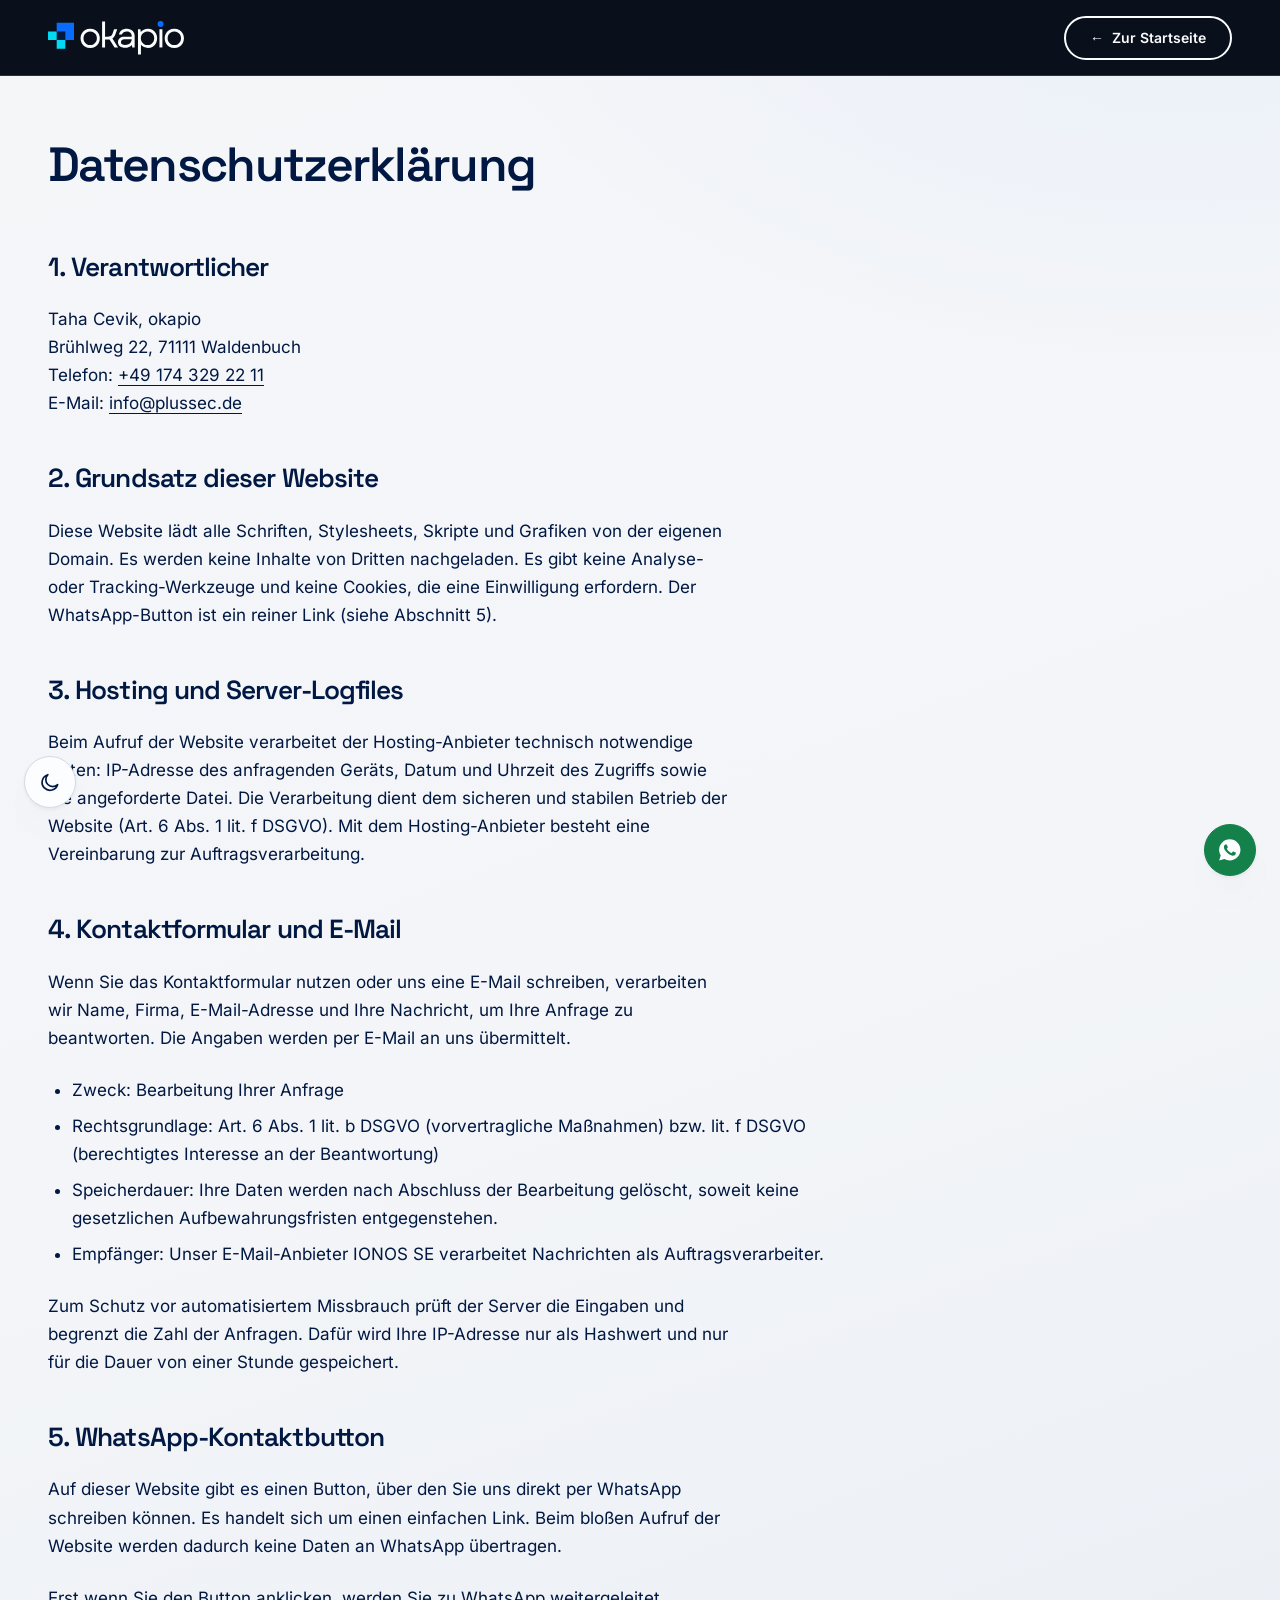
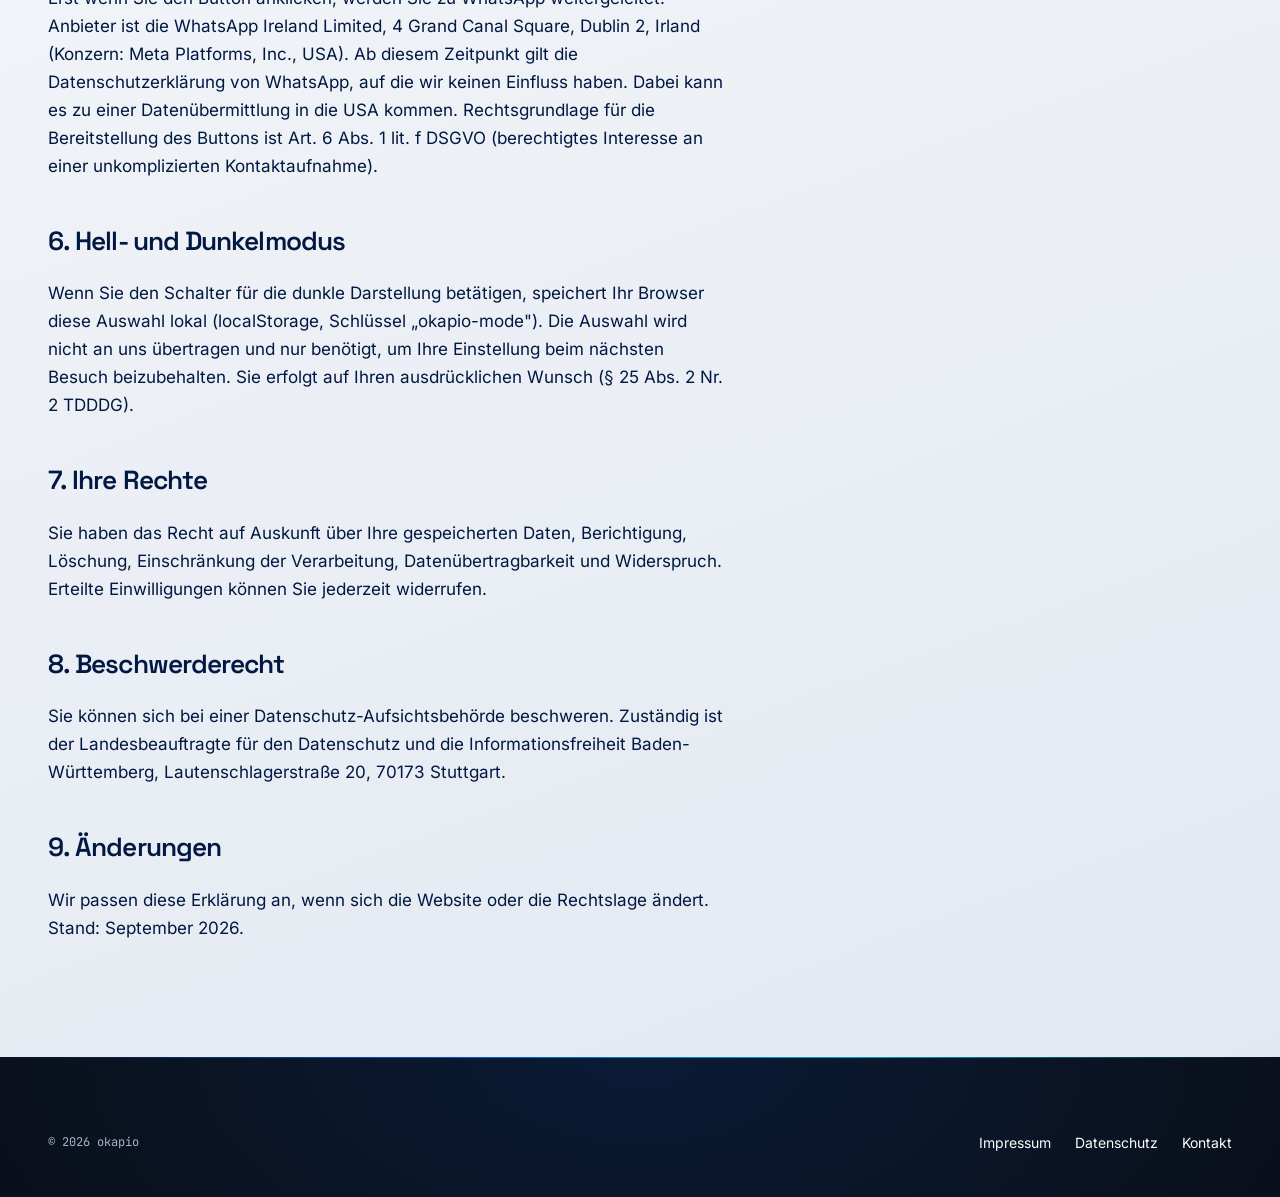
==== datenschutz.html @ 47a00ae0 "White-Mode-Logo: i-Punkt auf hellem Grund Cyan Neues Token --logo-dot je Theme: auf Dunkel #0a6cff (" ====
<!doctype html>
<html lang="de">
<head>
  <meta charset="utf-8">
  <meta name="viewport" content="width=device-width, initial-scale=1">
  <meta name="theme-color" content="#0a101b">
  <meta http-equiv="Content-Security-Policy" content="default-src 'none'; script-src 'self'; style-src 'self'; img-src 'self'; font-src 'self'; connect-src 'self'; form-action 'self'; base-uri 'none'; object-src 'none'; upgrade-insecure-requests">
  <title>Datenschutzerklärung | okapio</title>
  <meta name="description" content="Datenschutzerklärung von okapio.">
  <meta name="robots" content="noindex, follow">
  <link rel="icon" href="assets/img/favicon.svg" type="image/svg+xml">
  <link rel="preload" href="assets/fonts/space-grotesk-latin-wght-normal.woff2" as="font" type="font/woff2" crossorigin>
  <link rel="preload" href="assets/fonts/inter-latin-wght-normal.woff2" as="font" type="font/woff2" crossorigin>
  <link rel="stylesheet" href="assets/css/tokens.css">
  <link rel="stylesheet" href="assets/css/base.css">
  <link rel="stylesheet" href="assets/css/layout.css">
  <link rel="stylesheet" href="assets/css/components.css">
  <link rel="stylesheet" href="assets/css/motion.css">
  <script src="assets/js/init.js"></script>
  <script src="assets/js/main.js" defer></script>
</head>
<body>
  <a class="skip-link" href="#inhalt">Zum Inhalt springen</a>
  <header class="site-header" data-theme="night" data-header>
    <div class="site-header__bar" aria-hidden="true" data-header-bar></div>
    <div class="site-header__progress" aria-hidden="true" data-progress></div>
    <div class="container site-header__inner" data-header-inner>
      <a class="brand" href="index.html" aria-label="okapio, zur Startseite"><svg viewBox="0 0 5248 1292" role="img" aria-label="okapio" fill="currentColor">
  <g>
    <rect x="334.071" y="403.255" width="334.071" height="334.071" fill="#001842"/>
    <path fill="#00daf2" d="M0,737.543l0,-334.288l334.071,0l0,334.288l334.31,0l0,334.071l-334.31,0l0,-334.071l-334.071,0Z"/>
    <path fill="#0a6cff" d="M334.071,403.255l0,-334.071l668.381,0l0,668.359l-334.071,0l0,-334.288l-334.31,0Z"/>
  </g>
  <g>
    <path d="M1627.604,1038.532c-73.155,0 -137.717,-15.82 -193.663,-47.396c-55.968,-31.597 -99.74,-75.369 -131.337,-131.337c-31.597,-55.946 -47.396,-119.575 -47.396,-190.885c0,-72.222 15.799,-135.851 47.396,-190.885c31.597,-55.078 75.369,-98.438 131.337,-130.035c55.946,-31.597 120.508,-47.396 193.663,-47.396c73.09,0 137.609,15.799 193.576,47.396c55.946,31.597 99.74,74.957 131.337,130.035c31.597,55.035 47.396,118.663 47.396,190.885c0,71.311 -15.799,134.939 -47.396,190.885c-31.597,55.968 -75.391,99.74 -131.337,131.337c-55.968,31.576 -120.486,47.396 -193.576,47.396Zm-258.681,-369.618c0,51.454 11.046,96.832 33.16,136.111c22.157,39.236 52.626,69.683 91.406,91.319c38.824,21.658 83.529,32.465 134.115,32.465c50.521,0 95.161,-10.807 133.941,-32.465c38.824,-21.636 69.293,-52.083 91.406,-91.319c22.157,-39.28 33.247,-84.657 33.247,-136.111c0,-51.497 -11.089,-96.636 -33.247,-135.417c-22.114,-38.824 -52.582,-69.293 -91.406,-91.406c-38.78,-22.092 -83.42,-33.16 -133.941,-33.16c-50.586,0 -95.291,11.068 -134.115,33.16c-38.78,22.114 -69.249,52.582 -91.406,91.406c-22.114,38.78 -33.16,83.919 -33.16,135.417Z"/>
    <path d="M2087.785,1020.911l0,-1001.997l113.715,0l0,593.056l88.021,0c56.814,0 100.564,-9.679 131.25,-29.08c30.729,-19.379 56.011,-57.509 75.868,-114.41l52.865,-150.26l121.788,0l-70.399,192.274c-28.885,77.604 -67.687,131.749 -116.406,162.413l219.358,348.003l-135.417,0l-193.663,-310.069c-13.542,2.734 -27.756,4.557 -42.622,5.469c-14.887,0.868 -30.447,1.302 -46.701,1.302l-83.941,0l0,303.299l-113.715,0Z"/>
    <path d="M2971.733,1031.762c-84.852,0 -151.194,-19.184 -199.045,-57.552c-47.808,-38.368 -71.701,-90.495 -71.701,-156.424c0,-64.062 22.092,-115.039 66.319,-152.951c44.206,-37.891 102.886,-56.858 176.042,-56.858l286.979,0l0,-25.781c0,-55.035 -17.166,-98.112 -51.476,-129.253c-34.266,-31.12 -81.163,-46.701 -140.712,-46.701c-45.139,0 -84.44,10.156 -117.882,30.469c-33.398,20.269 -55.946,47.548 -67.622,81.858l-115.104,0c15.321,-67.708 49.848,-120.942 103.559,-159.722c53.689,-38.824 118.924,-58.247 195.66,-58.247c61.393,0 115.104,11.523 161.111,34.549c46.05,22.982 81.944,55.013 107.639,96.094c25.738,41.102 38.628,88.715 38.628,142.882l0,446.788l-93.49,0l-12.153,-97.483c-64.062,72.222 -152.995,108.333 -266.753,108.333Zm-157.031,-215.278c0,34.266 14.431,61.784 43.316,82.552c28.863,20.79 68.142,31.163 117.795,31.163c48.72,0 92.036,-9.462 129.948,-28.385c37.956,-18.967 68.186,-45.161 90.712,-78.559c22.569,-33.377 34.31,-71.745 35.243,-115.104l-284.288,0c-38.845,0 -70.66,9.722 -95.486,29.167c-24.826,19.401 -37.24,45.79 -37.24,79.167Z"/>
    <path d="M3855.765,1038.532c-55.1,0 -105.881,-10.612 -152.344,-31.771c-46.484,-21.224 -85.503,-49.913 -117.101,-86.024l0,371.007l-113.715,0l0,-973.524l93.403,0l13.542,108.247c31.597,-39.692 71.094,-70.595 118.49,-92.708c47.396,-22.092 99.957,-33.16 157.726,-33.16c69.488,0 131.098,16.037 184.809,48.09c53.689,32.01 95.877,75.564 126.562,130.642c30.729,55.035 46.094,118.229 46.094,189.583c0,71.311 -15.365,134.701 -46.094,190.191c-30.686,55.512 -72.873,99.284 -126.562,131.337c-53.711,32.053 -115.321,48.09 -184.809,48.09Zm-273.524,-369.618c0,50.521 11.046,95.443 33.16,134.722c22.092,39.236 52.561,69.922 91.406,92.014c38.824,22.114 83.507,33.16 134.028,33.16c51.432,0 96.571,-11.046 135.417,-33.16c38.824,-22.092 69.054,-52.778 90.712,-92.014c21.636,-39.28 32.465,-84.201 32.465,-134.722c0,-50.564 -10.829,-95.486 -32.465,-134.722c-21.658,-39.28 -51.888,-69.987 -90.712,-92.101c-38.845,-22.092 -83.984,-33.16 -135.417,-33.16c-50.521,0 -95.204,11.068 -134.028,33.16c-38.845,22.114 -69.314,52.821 -91.406,92.101c-22.114,39.236 -33.16,84.158 -33.16,134.722Z"/>
    <path d="M4301.069,1020.911l0,-702.691l113.715,0l0,702.691l-113.715,0Z"/>
    <path d="M4875.096,1038.532c-73.155,0 -137.717,-15.82 -193.663,-47.396c-55.968,-31.597 -99.74,-75.369 -131.337,-131.337c-31.597,-55.946 -47.396,-119.575 -47.396,-190.885c0,-72.222 15.799,-135.851 47.396,-190.885c31.597,-55.078 75.369,-98.438 131.337,-130.035c55.946,-31.597 120.508,-47.396 193.663,-47.396c73.09,0 137.609,15.799 193.576,47.396c55.946,31.597 99.74,74.957 131.337,130.035c31.597,55.035 47.396,118.663 47.396,190.885c0,71.311 -15.799,134.939 -47.396,190.885c-31.597,55.968 -75.391,99.74 -131.337,131.337c-55.968,31.576 -120.486,47.396 -193.576,47.396Zm-258.681,-369.618c0,51.454 11.046,96.832 33.16,136.111c22.157,39.236 52.626,69.683 91.406,91.319c38.824,21.658 83.529,32.465 134.115,32.465c50.521,0 95.161,-10.807 133.941,-32.465c38.824,-21.636 69.293,-52.083 91.406,-91.319c22.157,-39.28 33.247,-84.657 33.247,-136.111c0,-51.497 -11.089,-96.636 -33.247,-135.417c-22.114,-38.824 -52.582,-69.293 -91.406,-91.406c-38.78,-22.092 -83.42,-33.16 -133.941,-33.16c-50.586,0 -95.291,11.068 -134.115,33.16c-38.78,22.114 -69.249,52.582 -91.406,91.406c-22.114,38.78 -33.16,83.919 -33.16,135.417Z"/>
  </g>
  <circle cx="4343.424" cy="114.931" r="114.94" fill="var(--logo-dot, #0a6cff)"/>
</svg></a>
      <a class="btn btn--ghost btn--sm site-header__cta" href="index.html"><span aria-hidden="true">&larr;</span> Zur Startseite</a>
    </div>
  </header>
  <main id="inhalt" tabindex="-1">
    <div class="section legal" data-theme="light">
      <div class="container">
        <div class="legal__body">
          <h1>Datenschutzerklärung</h1>
          <h2>1. Verantwortlicher</h2>
          <p>Taha Cevik, okapio<br>
          Brühlweg 22, 71111 Waldenbuch<br>
          Telefon: <a href="tel:+491743292211">+49 174 329 22 11</a><br>
          E-Mail: <a href="mailto:info@plussec.de">info@plussec.de</a></p>
          <h2>2. Grundsatz dieser Website</h2>
          <p>Diese Website lädt alle Schriften, Stylesheets, Skripte und Grafiken von der eigenen Domain. Es werden keine Inhalte von Dritten nachgeladen. Es gibt keine Analyse- oder Tracking-Werkzeuge und keine Cookies, die eine Einwilligung erfordern. Der WhatsApp-Button ist ein reiner Link (siehe Abschnitt 5).</p>
          <h2>3. Hosting und Server-Logfiles</h2>
          <p>Beim Aufruf der Website verarbeitet der Hosting-Anbieter technisch notwendige Daten: IP-Adresse des anfragenden Geräts, Datum und Uhrzeit des Zugriffs sowie die angeforderte Datei. Die Verarbeitung dient dem sicheren und stabilen Betrieb der Website (Art. 6 Abs. 1 lit. f DSGVO). Mit dem Hosting-Anbieter besteht eine Vereinbarung zur Auftragsverarbeitung.</p>
          <h2>4. Kontaktformular und E-Mail</h2>
          <p>Wenn Sie das Kontaktformular nutzen oder uns eine E-Mail schreiben, verarbeiten wir Name, Firma, E-Mail-Adresse und Ihre Nachricht, um Ihre Anfrage zu beantworten. Die Angaben werden per E-Mail an uns übermittelt.</p>
          <ul>
            <li>Zweck: Bearbeitung Ihrer Anfrage</li>
            <li>Rechtsgrundlage: Art. 6 Abs. 1 lit. b DSGVO (vorvertragliche Maßnahmen) bzw. lit. f DSGVO (berechtigtes Interesse an der Beantwortung)</li>
            <li>Speicherdauer: Ihre Daten werden nach Abschluss der Bearbeitung gelöscht, soweit keine gesetzlichen Aufbewahrungsfristen entgegenstehen.</li>
            <li>Empfänger: Unser E-Mail-Anbieter IONOS SE verarbeitet Nachrichten als Auftragsverarbeiter.</li>
          </ul>
          <p>Zum Schutz vor automatisiertem Missbrauch prüft der Server die Eingaben und begrenzt die Zahl der Anfragen. Dafür wird Ihre IP-Adresse nur als Hashwert und nur für die Dauer von einer Stunde gespeichert.</p>
          <h2>5. WhatsApp-Kontaktbutton</h2>
          <p>Auf dieser Website gibt es einen Button, über den Sie uns direkt per WhatsApp schreiben können. Es handelt sich um einen einfachen Link. Beim bloßen Aufruf der Website werden dadurch keine Daten an WhatsApp übertragen.</p>
          <p>Erst wenn Sie den Button anklicken, werden Sie zu WhatsApp weitergeleitet. Anbieter ist die WhatsApp Ireland Limited, 4 Grand Canal Square, Dublin 2, Irland (Konzern: Meta Platforms, Inc., USA). Ab diesem Zeitpunkt gilt die Datenschutzerklärung von WhatsApp, auf die wir keinen Einfluss haben. Dabei kann es zu einer Datenübermittlung in die USA kommen. Rechtsgrundlage für die Bereitstellung des Buttons ist Art. 6 Abs. 1 lit. f DSGVO (berechtigtes Interesse an einer unkomplizierten Kontaktaufnahme).</p>
          <h2>6. Hell- und Dunkelmodus</h2>
          <p>Wenn Sie den Schalter für die dunkle Darstellung betätigen, speichert Ihr Browser diese Auswahl lokal (localStorage, Schlüssel „okapio-mode"). Die Auswahl wird nicht an uns übertragen und nur benötigt, um Ihre Einstellung beim nächsten Besuch beizubehalten. Sie erfolgt auf Ihren ausdrücklichen Wunsch (§ 25 Abs. 2 Nr. 2 TDDDG).</p>
          <h2>7. Ihre Rechte</h2>
          <p>Sie haben das Recht auf Auskunft über Ihre gespeicherten Daten, Berichtigung, Löschung, Einschränkung der Verarbeitung, Datenübertragbarkeit und Widerspruch. Erteilte Einwilligungen können Sie jederzeit widerrufen.</p>
          <h2>8. Beschwerderecht</h2>
          <p>Sie können sich bei einer Datenschutz-Aufsichtsbehörde beschweren. Zuständig ist der Landesbeauftragte für den Datenschutz und die Informationsfreiheit Baden-Württemberg, Lautenschlagerstraße 20, 70173 Stuttgart.</p>
          <h2>9. Änderungen</h2>
          <p>Wir passen diese Erklärung an, wenn sich die Website oder die Rechtslage ändert. Stand: September 2026.</p>

        </div>
      </div>
    </div>
  </main>
  <footer class="site-footer site-footer--compact" data-theme="night">
    <div class="container">
      <div class="site-footer__bottom">
        <p class="site-footer__legal">© 2026 okapio</p>
        <nav aria-label="Rechtliches und Kontakt">
          <ul class="footer-list footer-list--inline">
            <li><a href="impressum.html">Impressum</a></li>
            <li><a href="datenschutz.html">Datenschutz</a></li>
            <li><a href="index.html#kontakt">Kontakt</a></li>
          </ul>
        </nav>
      </div>
    </div>
  </footer>

  <!-- ===== SCHWEBENDE BEDIENELEMENTE ===== -->
  <button class="fab fab--mode" type="button" aria-pressed="false" aria-label="Dunkle Darstellung" data-mode-toggle>
    <svg class="fab__icon fab__icon--sun" viewBox="0 0 24 24" aria-hidden="true" focusable="false"><circle cx="12" cy="12" r="4.2"/><path d="M12 2.5v2.4M12 19.1v2.4M4.4 4.4l1.7 1.7M17.9 17.9l1.7 1.7M2.5 12h2.4M19.1 12h2.4M4.4 19.6l1.7-1.7M17.9 6.1l1.7-1.7"/></svg>
    <svg class="fab__icon fab__icon--moon" viewBox="0 0 24 24" aria-hidden="true" focusable="false"><path d="M20 14.5A8.5 8.5 0 1 1 9.5 4a7 7 0 0 0 10.5 10.5z"/></svg>
  </button>
  <a class="fab fab--whatsapp" href="https://wa.me/491743292211" target="_blank" rel="noopener" aria-label="Per WhatsApp schreiben (öffnet WhatsApp in einem neuen Tab)">
    <svg class="fab__icon fab__icon--wa" viewBox="0 0 24 24" aria-hidden="true" focusable="false"><path d="M12 2C6.5 2 2 6.5 2 12c0 1.9.5 3.7 1.5 5.3L2 22l4.9-1.3C8.4 21.6 10.2 22 12 22c5.5 0 10-4.5 10-10S17.5 2 12 2zm5.4 14.2c-.2.6-1.3 1.2-1.8 1.2-.5.1-1 .1-1.7-.1-.4-.1-.9-.3-1.6-.6-2.8-1.2-4.6-4-4.7-4.2-.1-.2-1.1-1.5-1.1-2.9s.7-2 1-2.3c.2-.3.5-.3.7-.3h.5c.2 0 .4 0 .6.4.2.5.7 1.7.8 1.8.1.1.1.3 0 .5-.1.2-.1.3-.3.5-.1.2-.3.3-.4.5-.1.1-.3.3-.1.6.2.3.8 1.3 1.7 2.1 1.2 1 2.1 1.4 2.4 1.5.3.1.5.1.6-.1.2-.2.7-.8.9-1.1.2-.3.4-.2.6-.1.2.1 1.5.7 1.7.8.2.1.4.2.4.3.1.2.1.6-.1 1.1z"/></svg>
  </a>
</body>
</html>
---- assets/css/tokens.css ----
/* ==========================================================================
   okapio – Design Tokens
   Besitzer: Agent DESIGN-SYSTEM
   Regel: Alle Farben, Abstände, Radien, Schatten, Schriftgrößen, Easing-Kurven
   und Dauern stehen NUR hier. Andere Dateien verwenden var(--…).
   Kontrastwerte: siehe /docs/design-tokens.md (per tools/contrast.mjs berechnet).
   ========================================================================== */

/* ---------- Schriften (self-hosted, Latin-Subset, OFL) ----------
   Space Grotesk: Überschriften (wght 400–700) – technisch, mit eigenem Charakter.
   Inter: Fließtext und Bedienelemente (wght 400–700).
   JetBrains Mono: technische Labels, Nummern, Kicker (wght 400–600).
   Alle Dateien liegen auf dem eigenen Server; es gibt keine Anfragen an Google oder andere Dritte. */
@font-face {
  font-family: "Space Grotesk";
  src: url("../fonts/space-grotesk-latin-wght-normal.woff2") format("woff2");
  font-weight: 400 700;
  font-style: normal;
  font-display: swap;
}
@font-face {
  font-family: "Inter";
  src: url("../fonts/inter-latin-wght-normal.woff2") format("woff2");
  font-weight: 400 700;
  font-style: normal;
  font-display: swap;
}
@font-face {
  font-family: "JetBrains Mono";
  src: url("../fonts/jetbrains-mono-latin-wght-normal.woff2") format("woff2");
  font-weight: 400 600;
  font-style: normal;
  font-display: swap;
}

/* Fallback-Schriften mit Metrik-Anpassung gegen Layoutsprung beim Schriftwechsel
   (Zielwerte mit fontTools gemessen: OS/2-Metriken und buchstabengewichtete Durchschnittsbreite). */
@font-face {
  font-family: "Space Grotesk Fallback";
  src: local("Arial"), local("ArialMT"), local("Helvetica");
  size-adjust: 109%;
  ascent-override: 90.3%;
  descent-override: 26.8%;
  line-gap-override: 0%;
}
@font-face {
  font-family: "Inter Fallback";
  src: local("Arial"), local("ArialMT"), local("Helvetica");
  size-adjust: 106.3%;
  ascent-override: 91.1%;
  descent-override: 22.7%;
  line-gap-override: 0%;
}
@font-face {
  font-family: "JetBrains Mono Fallback";
  src: local("Courier New"), local("CourierNewPSMT");
  size-adjust: 100%;
  ascent-override: 102%;
  descent-override: 30%;
  line-gap-override: 0%;
}

:root {
  color-scheme: light;   /* Standard: hell. Dunkelmodus nur per Schalter (html[data-mode="dark"]), gespeichert im Browser. */

  /* ---------- Primitive: Palette „Tiefblau & Frost" ---------- */
  /* Nacht (Tiefblau, dunkle Basis) */
  --night-950: #0a101b;
  --night-900: #0e1522;   /* dunkler Grund (Referenz Lovable) */
  --night-800: #1a202b;
  --night-700: #2b3043;
  --night-600: #3a4058;
  /* Frost (kühles Off-White, helle Basis) */
  --white: #ffffff;       /* Button-Schrift auf Logo-Blau (4,56:1) */
  --frost-50: #fcfdfe;
  --frost-100: #f3f5f8;
  --frost-200: #e7ebf1;
  --frost-300: #d3dae4;
  /* Tinte (Text auf Hell) */
  --ink-900: #001842;
  --ink-700: #3b4a5e;
  --ink-600: #4b5b70;
  /* Nebel (Text/Linien auf Dunkel) */
  --mist-300: #a6b4c7;
  --mist-400: #8a9bb2;
  /* Logo-Blau (Hauptakzent: Handlung, Risiko, Findings) – Basis #0A6CFF */
  --blue-300: #6aa8ff;   /* Akzent-Text auf Dunkel */
  --blue-400: #4d94ff;   /* Grafik auf Dunkel */
  --blue-500: #0a6cff;   /* Logo-Blau: Buttons, Grafik auf Hell */
  --blue-600: #005be6;   /* Akzent-Text auf Hell, Hover */
  /* Logo-Cyan (NUR „erkannt / geschützt" und Hervorhebung auf Dunkel) – Basis #00DAF2 */
  --cyan-100: #b3f4fb;   /* Platzhalter-Markierung */
  --cyan-300: #00daf2;   /* Logo-Cyan: auf Dunkel */
  --cyan-700: #006877;   /* auf Hell (Text/Grafik) */
  /* Fehler (Formular): gedecktes Rot, klar vom Blau unterscheidbar */
  --error-300: #ff9aa6;
  --error-600: #c01f36;
  /* Linien (Grafik, ≥ 3:1 gegen Fläche) */
  --slate-400: #6f86a0;
  --slate-500: #66758a;
  /* Dunst (kühle Tönung: „dark"-Sektionen im hellen Modus) */
  --haze-50: #f7f9fc;
  --haze-100: #e8eef6;
  --haze-200: #d9e3ef;
  --haze-300: #c2cfdf;
  /* Dämmerung (Flächen im Dunkelmodus) */
  --dusk-950: #0a101b;
  --dusk-900: #0e1522;
  --dusk-800: #151b27;
  --dusk-700: #1a202b;
  --dusk-600: #2b3043;
  /* WhatsApp (Kontakt-Button): weißes Symbol auf dieser Fläche ≥ 4,5:1 */
  --wa-green: #14804a;
  --wa-green-hover: #0f6a3d;

  /* ---------- Zustände ---------- */
  --state-error-text: var(--error-600);     /* auf Hell ≥ 5,5:1 */
  --state-error-text-dark: var(--error-300); /* auf Dunkel ≥ 7:1 */
  --state-ok-text: var(--cyan-700);          /* auf Hell 5.3:1 */
  --state-ok-text-dark: var(--cyan-300);
  --placeholder-bg: var(--cyan-100);
  --placeholder-fg: var(--night-900);       /* 14:1 */

  /* ---------- Semantik: HELLES Thema (Standard) ---------- */
  --c-bg: var(--frost-100);
  --c-bg-alt: var(--frost-200);
  --c-surface: var(--frost-50);
  --c-surface-2: var(--frost-200);
  --c-text: var(--ink-900);
  --c-text-muted: var(--ink-700);
  --c-line: var(--frost-300);          /* dekorativ */
  --c-line-strong: var(--slate-500);  /* Grafik/Bedienelemente ≥ 3:1 */
  --c-accent: var(--blue-500);        /* Fläche/Grafik */
  --c-accent-text: var(--blue-600);   /* Text-Akzent */
  --c-safe: var(--cyan-700);
  --c-focus: var(--blue-500);
  --c-btn-bg: var(--blue-500);
  --c-btn-bg-hover: var(--blue-600);
  --c-btn-text: var(--white);       /* 4,6:1 auf blue-500, 5,8:1 auf blue-600 */
  --c-btn-ghost-border: var(--ink-900);
  --c-error: var(--state-error-text);
  --c-ok: var(--state-ok-text);
  --c-stripe: var(--ink-900);
  --c-grad-tint: #b9c9e2;
  --c-grad-start: #ffffff;
  --c-glow: 5%;

  /* Illustrationen (SVGs verwenden ausschließlich diese Variablen) */
  --ill-line: var(--slate-500);       /* Kanten, Konturen */
  --ill-line-soft: var(--frost-300);   /* Raster, Hilfslinien */
  --ill-ink: var(--ink-900);          /* Kontur-Akzent */
  --ill-surface: var(--frost-50);      /* Knoten-/Kartenfüllung */
  --ill-surface-2: var(--frost-200);
  --ill-risk: var(--blue-500);
  --logo-dot: var(--cyan-300);   /* Logo i-Punkt: auf Hell Cyan (White-Mode-Logo) */
  --ill-safe: var(--cyan-700);
  --ill-muted: var(--ink-600);

  /* ---------- Typografie ---------- */
  --font-display: "Space Grotesk", "Space Grotesk Fallback", "Segoe UI", "Helvetica Neue", Arial, sans-serif;
  --font-text: "Inter", "Inter Fallback", "Segoe UI", "Helvetica Neue", Arial, sans-serif;
  --font-mono: "JetBrains Mono", "JetBrains Mono Fallback", ui-monospace, "SF Mono", Menlo, Consolas, monospace;
  --fw-regular: 400;
  --fw-medium: 500;
  --fw-semibold: 600;
  --fw-bold: 700;
  --fw-display: 600;      /* H1/H2 */
  --fw-heading: 600;      /* H3/H4 */

  /* Fluide Skala (rem; min 12 px) */
  --fs-xs: 0.75rem;
  --fs-sm: 0.875rem;
  --fs-base: 1.0625rem;
  --fs-lead: clamp(1.125rem, 0.5vw + 1rem, 1.375rem);
  --fs-h4: 1.125rem;
  --fs-h3: clamp(1.3rem, 0.8vw + 1rem, 1.75rem);
  --fs-h2: clamp(2.05rem, 2.5vw + 1rem, 3.75rem);
  --fs-h1: clamp(2.5rem, 3.8vw + 1rem, 5.1rem);
  --fs-num: clamp(3rem, 4.5vw + 1.1rem, 5.75rem);
  --fs-kicker: 0.75rem;
  --fs-mono: 0.8125rem;

  --lh-display: 1.04;
  --lh-heading: 1.15;
  --lh-text: 1.65;
  --ls-display: -0.035em;
  --ls-heading: -0.018em;
  --ls-kicker: 0.1em;
  --ls-mono: 0;
  --measure: 62ch;

  /* ---------- Abstände (4-px-Basis, rem) ---------- */
  --space-1: 0.25rem;
  --space-2: 0.5rem;
  --space-3: 0.75rem;
  --space-4: 1rem;
  --space-5: 1.5rem;
  --space-6: 2rem;
  --space-7: 3rem;
  --space-8: 4rem;
  --space-9: 6rem;
  --space-10: 8rem;
  --section-y: clamp(4.5rem, 9vw, 9rem);
  --gutter: clamp(1.25rem, 4vw, 3rem);
  --container: 78rem;
  --container-narrow: 52rem;
  --header-h: 4.75rem;
  --header-h-shrunk: 3.75rem;

  /* ---------- Radien ---------- */
  --r-xs: 0.375rem;
  --r-sm: 0.625rem;
  --r-md: 1rem;
  --r-lg: 1.75rem;
  --r-xl: 2.5rem;
  --r-pill: 999px;

  /* ---------- Schatten ---------- */
  --shadow-1: 0 1px 2px rgb(0 24 66 / 0.06), 0 6px 16px -8px rgb(0 24 66 / 0.16);
  --shadow-2: 0 2px 4px rgb(0 24 66 / 0.06), 0 22px 44px -20px rgb(0 24 66 / 0.28);
  --shadow-header: 0 1px 0 rgb(252 253 254 / 0.08);

  /* ---------- Bewegung ---------- */
  --ease-out: cubic-bezier(0.22, 1, 0.36, 1);
  --ease-in-out: cubic-bezier(0.65, 0, 0.35, 1);
  --ease-pop: cubic-bezier(0.34, 1.4, 0.64, 1);
  --ease-expo: cubic-bezier(0.16, 1, 0.3, 1);        /* weiche, lange Auslaufkurve für Reveals */
  --ease-snap: cubic-bezier(0.7, 0, 0.2, 1);         /* Wischer/Flächen (Buttons, Masken) */
  --dur-fast: 150ms;
  --dur-base: 320ms;
  --dur-slow: 700ms;
  --dur-draw: 2380ms;
  --dur-loop: 5200ms;
  --dur-check: 680ms;
  --dur-pop: 850ms;
  --dur-el: 1020ms;
  --dur-grow: 1530ms;
  --dur-draw-s: 1700ms;
  --dur-draw-m: 2210ms;
  --dur-draw-l: 3400ms;
  --dur-reveal: 1100ms;
  --stagger: 90ms;
  --reveal-distance: 2rem;

  /* ---------- Linien, Fokus, Größen (Komponenten) ---------- */
  --line-w: 1px;
  --line-w-strong: 2px;
  --line-w-accent: 6px;
  --focus-w: 3px;
  --focus-offset: 3px;
  --blur-header: 14px;
  --offscreen: -10000px;
  --size-touch: 2.75rem;      /* Mindest-Zielgröße (WCAG 2.5.8: ≥ 24 px, hier 44 px) */
  --size-control: 3rem;
  --size-row: 3.5rem;
  --size-icon: 3.5rem;
  --size-divider: 3.5rem;
  --size-brand: 8.5rem;
  --size-brand-footer: 8.25rem;
  --size-marker: 0.6rem;
  --size-edge: 5rem;
  --pad-card: clamp(1.5rem, 3vw, 2.75rem);
  --measure-lead: 34rem;
  --measure-card: 36rem;
  --measure-note: 60ch;
  --measure-label: 22ch;
  --measure-h2: 20ch;
  --measure-h1: 12em;
  --measure-section: 48rem;
  --w-hero-stripes: min(70vw, 56rem);
  --hero-min: 52rem;
  --col-trust: 14rem;
  --col-num: 4rem;
  --tl-pad-lg: 9rem;
  --lift-sm: -0.125rem;
  --lift: -0.25rem;
  --size-dot: 0.5rem;
  --size-progress: 2px;
  --size-spot: 22rem;         /* Radius des Zeiger-Lichtkegels auf Karten */
  --grid-cell: 3.5rem;        /* Raster-Hintergrund (Werkzeuge) */

  /* ---------- Ebenen ---------- */
  --z-base: 1;
  --z-fab: 90;
  --z-header: 100;
  --z-dropdown: 110;
  --z-skip: 200;
  --size-fab: 3.25rem;

  /* ---------- Streifenmuster (Okapi-Motiv) ----------
     Vertikale Streifen unterschiedlicher Stärke in einer Kachel von 72 px.
     Farbe über --stripe-color (Standard: --c-stripe). Verwendung:
       background-image: var(--stripes);  background-size: var(--stripe-tile) 100%;
     Zwei Dichten: --stripes (normal), --stripes-dense (engere Kachel).
     Auflösen: --stripe-fade-down / --stripe-fade-right als mask-image.        */
  --stripe-tile: 72px;
  --stripe-tile-dense: 36px;
  --stripe-opacity: 0.09;
  --stripe-fade-down: linear-gradient(to bottom, black 0%, transparent 100%);
  --stripe-fade-up: linear-gradient(to top, black 0%, transparent 100%);
  --stripe-fade-right: linear-gradient(to right, black 0%, transparent 100%);
  --stripe-fade-band: linear-gradient(to bottom, transparent 0%, black 45%, black 55%, transparent 100%);
}

/* Streifenmuster werden je Theme-Scope neu aufgelöst, damit --c-stripe (hell/dunkel) greift.
   (Abgeleitete var()-Werte werden sonst auf :root eingefroren.) */
:root,
[data-theme] {
  /* Abgeleitete Tönungen (je Thema neu berechnet) */
  --c-accent-tint: color-mix(in srgb, var(--c-accent) 12%, transparent);
  --c-accent-glow: color-mix(in srgb, var(--c-accent) 9%, transparent);
  --c-text-tint: color-mix(in srgb, var(--c-text) 6%, transparent);
  --c-grid: color-mix(in srgb, var(--c-text) 7%, transparent);
  --c-glass: color-mix(in srgb, var(--c-bg) 93%, transparent);
  /* Hintergrund-Verlauf je Sektion: von der Grundfarbe zu einem Tönungston, dazu weiches Leuchten oben rechts.
     --c-grad-tint und --c-glow setzt jedes Thema; Text-Kontraste bleiben, weil der Verlauf eng um --c-bg liegt. */
  --c-bg-image:
    radial-gradient(70rem 45rem at 92% -8%, color-mix(in srgb, var(--blue-500) var(--c-glow), transparent), transparent 70%),
    linear-gradient(160deg, color-mix(in srgb, var(--c-bg) 90%, var(--c-grad-start)) 0%, var(--c-bg) 40%, color-mix(in srgb, var(--c-bg) 72%, var(--c-grad-tint)) 100%);
  --stripe-color: var(--c-stripe);
  --stripes: repeating-linear-gradient(
    90deg,
    var(--stripe-color) 0 2px, transparent 2px 10px,
    var(--stripe-color) 10px 15px, transparent 15px 20px,
    var(--stripe-color) 20px 21px, transparent 21px 34px,
    var(--stripe-color) 34px 42px, transparent 42px 47px,
    var(--stripe-color) 47px 49px, transparent 49px 60px,
    var(--stripe-color) 60px 63px, transparent 63px 72px
  );
  --stripes-dense: repeating-linear-gradient(
    90deg,
    var(--stripe-color) 0 1px, transparent 1px 5px,
    var(--stripe-color) 5px 8px, transparent 8px 11px,
    var(--stripe-color) 11px 12px, transparent 12px 20px,
    var(--stripe-color) 20px 24px, transparent 24px 30px,
    var(--stripe-color) 30px 31px, transparent 31px 36px
  );
}

/* ---------- Semantik: HELLES Thema explizit (für helle Blöcke in dunklen Sektionen) ---------- */
[data-theme="light"] {
  color-scheme: light;
  --c-bg: var(--frost-100);
  --c-bg-alt: var(--frost-200);
  --c-surface: var(--frost-50);
  --c-surface-2: var(--frost-200);
  --c-text: var(--ink-900);
  --c-text-muted: var(--ink-700);
  --c-line: var(--frost-300);
  --c-line-strong: var(--slate-500);
  --c-accent: var(--blue-500);
  --c-accent-text: var(--blue-600);
  --c-safe: var(--cyan-700);
  --c-focus: var(--blue-500);
  --c-btn-bg: var(--blue-500);
  --c-btn-bg-hover: var(--blue-600);
  --c-btn-text: var(--white);
  --c-btn-ghost-border: var(--ink-900);
  --c-error: var(--state-error-text);
  --c-ok: var(--state-ok-text);
  --c-stripe: var(--ink-900);
  --c-grad-tint: #b9c9e2;
  --c-grad-start: #ffffff;
  --c-glow: 5%;
  --ill-line: var(--slate-500);
  --ill-line-soft: var(--frost-300);
  --ill-ink: var(--ink-900);
  --ill-surface: var(--frost-50);
  --ill-surface-2: var(--frost-200);
  --ill-risk: var(--blue-500);
  --logo-dot: var(--cyan-300);   /* Logo i-Punkt: auf Hell Cyan (White-Mode-Logo) */
  --ill-safe: var(--cyan-700);
  --ill-muted: var(--ink-600);
  --shadow-1: 0 1px 2px rgb(0 24 66 / 0.06), 0 6px 16px -8px rgb(0 24 66 / 0.16);
  --shadow-2: 0 2px 4px rgb(0 24 66 / 0.06), 0 22px 44px -20px rgb(0 24 66 / 0.28);
}

/* ---------- Semantik: DUNKLES Thema ----------
   „night" nutzt dieselben Werte, wird aber im hellen Modus NICHT zu Dunst aufgehellt:
   bewusst dunkle Bänder (Werkzeuge, Footer) für einen klaren Rhythmus. Kontraste = dunkles Thema (siehe Doku). */
[data-theme="dark"],
[data-theme="night"] {
  color-scheme: dark;
  --c-bg: var(--night-900);
  --c-bg-alt: var(--night-950);
  --c-surface: var(--night-800);
  --c-surface-2: var(--night-700);
  --c-text: var(--frost-50);
  --c-text-muted: var(--mist-300);
  --c-line: var(--night-600);
  --c-line-strong: var(--slate-400);
  --c-accent: var(--blue-400);
  --c-accent-text: var(--blue-300);
  --c-safe: var(--cyan-300);
  --c-focus: var(--cyan-300);
  --c-btn-bg: var(--blue-500);
  --c-btn-bg-hover: var(--blue-600);
  --c-btn-text: var(--white);
  --c-btn-ghost-border: var(--frost-50);
  --c-error: var(--state-error-text-dark);
  --c-ok: var(--state-ok-text-dark);
  --c-stripe: var(--frost-50);
  --c-grad-tint: #40436d;
  --c-grad-start: #000000;
  --c-glow: 7%;

  --ill-line: var(--slate-400);
  --ill-line-soft: var(--night-600);
  --ill-ink: var(--frost-50);
  --ill-surface: var(--night-800);
  --ill-surface-2: var(--night-700);
  --ill-risk: var(--blue-400);
  --logo-dot: var(--blue-500);   /* Logo i-Punkt: auf Dunkel Blau (Darkmode-Logo) */
  --ill-safe: var(--cyan-300);
  --ill-muted: var(--mist-300);

  --shadow-1: 0 1px 2px rgb(0 0 0 / 0.3), 0 6px 16px -8px rgb(0 0 0 / 0.5);
  --shadow-2: 0 2px 4px rgb(0 0 0 / 0.3), 0 22px 44px -20px rgb(0 0 0 / 0.7);
}

/* ---------- HELLER MODUS (Standard): „dark"-Sektionen werden zu kühl getönten Flächen ----------
   Gemischter Grundton: Header, Hero, Werkzeuge, Kontakt und Footer tragen „night" und bleiben dunkel;
   „dark" bedeutet im hellen Modus: kühle Tönung (Dunst). Höhere Spezifität als [data-theme="dark"]. */
:root:not([data-mode="dark"]) [data-theme="dark"] {
  color-scheme: light;
  --c-bg: var(--haze-100);
  --c-bg-alt: var(--haze-200);
  --c-surface: var(--haze-50);
  --c-surface-2: var(--haze-200);
  --c-text: var(--ink-900);
  --c-text-muted: var(--ink-700);
  --c-line: var(--haze-300);
  --c-line-strong: var(--slate-500);
  --c-accent: var(--blue-500);
  --c-accent-text: var(--blue-600);
  --c-safe: var(--cyan-700);
  --c-focus: var(--blue-500);
  --c-btn-bg: var(--blue-500);
  --c-btn-bg-hover: var(--blue-600);
  --c-btn-text: var(--white);
  --c-btn-ghost-border: var(--ink-900);
  --c-error: var(--state-error-text);
  --c-ok: var(--state-ok-text);
  --c-stripe: var(--ink-900);
  --c-grad-tint: #b9c9e2;
  --c-grad-start: #ffffff;
  --c-glow: 5%;

  --ill-line: var(--slate-500);
  --ill-line-soft: var(--haze-300);
  --ill-ink: var(--ink-900);
  --ill-surface: var(--haze-50);
  --ill-surface-2: var(--haze-200);
  --ill-risk: var(--blue-500);
  --logo-dot: var(--cyan-300);   /* Logo i-Punkt: auf Hell Cyan (White-Mode-Logo) */
  --ill-safe: var(--cyan-700);
  --ill-muted: var(--ink-600);

  --shadow-1: 0 1px 2px rgb(0 24 66 / 0.06), 0 6px 16px -8px rgb(0 24 66 / 0.16);
  --shadow-2: 0 2px 4px rgb(0 24 66 / 0.06), 0 22px 44px -20px rgb(0 24 66 / 0.28);
  --shadow-header: 0 1px 0 rgb(0 24 66 / 0.08);
}

/* ---------- Header vom Hero abheben ----------
   Header und Hero tragen beide „night". Damit sie sich trennen, liegt der Header einen Ton daneben:
   heller Modus eine Stufe dunkler (Hero night-900), Dunkelmodus eine Stufe heller (Hero night-950).
   Text auf night-950 19,5:1, gedämpft 8,9:1; auf night-900 siehe Kontrasttabelle. */
.site-header[data-theme] { --c-bg: var(--night-950); --c-line: var(--night-700); }
:root[data-mode="dark"] .site-header[data-theme] { --c-bg: var(--night-900); --c-line: var(--night-600); }

/* ---------- DUNKELMODUS (Schalter): alle drei Themen werden dunkle Dämmerungs-Töne ----------
   Gemeinsame Basis für root, light, sand und dark; danach Abstufung je Thema. */
:root[data-mode="dark"],
:root[data-mode="dark"] [data-theme="light"],
:root[data-mode="dark"] [data-theme="sand"],
:root[data-mode="dark"] [data-theme="dark"] {
  color-scheme: dark;
  --c-bg: var(--dusk-900);
  --c-bg-alt: var(--dusk-950);
  --c-surface: var(--dusk-800);
  --c-surface-2: var(--dusk-700);
  --c-text: var(--frost-50);
  --c-text-muted: var(--mist-300);
  --c-line: var(--dusk-600);
  --c-line-strong: var(--mist-400);   /* ≥ 4:1 auf dusk-700 … dusk-950 */
  --c-accent: var(--blue-400);
  --c-accent-text: var(--blue-300);
  --c-safe: var(--cyan-300);
  --c-focus: var(--cyan-300);
  --c-btn-bg: var(--blue-500);
  --c-btn-bg-hover: var(--blue-600);
  --c-btn-text: var(--white);
  --c-btn-ghost-border: var(--frost-50);
  --c-error: var(--state-error-text-dark);
  --c-ok: var(--state-ok-text-dark);
  --c-stripe: var(--frost-50);
  --c-grad-tint: #40436d;
  --c-grad-start: #000000;
  --c-glow: 7%;

  --ill-line: var(--mist-400);
  --ill-line-soft: var(--dusk-600);
  --ill-ink: var(--frost-50);
  --ill-surface: var(--dusk-800);
  --ill-surface-2: var(--dusk-700);
  --ill-risk: var(--blue-400);
  --logo-dot: var(--blue-500);   /* Logo i-Punkt: auf Dunkel Blau (Darkmode-Logo) */
  --ill-safe: var(--cyan-300);
  --ill-muted: var(--mist-300);

  --shadow-1: 0 1px 2px rgb(0 0 0 / 0.3), 0 6px 16px -8px rgb(0 0 0 / 0.5);
  --shadow-2: 0 2px 4px rgb(0 0 0 / 0.3), 0 22px 44px -20px rgb(0 0 0 / 0.7);
  --shadow-header: 0 1px 0 rgb(252 253 254 / 0.08);
}
:root[data-mode="dark"] [data-theme="sand"] {
  --c-bg: var(--dusk-800);
  --c-bg-alt: var(--dusk-900);
  --c-surface: var(--dusk-700);
  --c-surface-2: var(--dusk-600);
  --ill-surface: var(--dusk-700);
  --ill-surface-2: var(--dusk-600);
  --ill-line-soft: var(--dusk-600);
}
:root[data-mode="dark"] [data-theme="dark"] {
  --c-bg: var(--dusk-950);
  --c-bg-alt: var(--night-950);
  --c-surface: var(--dusk-800);
  --c-surface-2: var(--dusk-700);
}
/* Im Dunkelmodus liegt „night" eine Stufe tiefer als die Dämmerungs-Sektionen */
:root[data-mode="dark"] [data-theme="night"] {
  --c-bg: var(--night-950);
  --c-bg-alt: var(--night-950);
  --c-surface: var(--night-800);
  --c-surface-2: var(--night-700);
}

/* „sand": zweite helle Fläche (kühles Grau, Name aus historischen Gründen) für Sektionswechsel ohne Dunkel */
[data-theme="sand"] {
  --c-bg: var(--frost-200);
  --c-bg-alt: var(--frost-100);
  --c-surface: var(--frost-50);
  --c-line: var(--frost-300);
  --c-line-strong: var(--slate-500);
  --c-text-muted: var(--ink-700);
  --ill-surface: var(--frost-50);
  --ill-surface-2: var(--frost-100);
  --ill-line-soft: var(--frost-300);
}
---- assets/css/base.css ----
/* ==========================================================================
   okapio – Base (Reset, Typografie, Fokus, Utilities)
   Besitzer: Agent FRONTEND · Werte ausschließlich aus tokens.css
   ========================================================================== */

*,
*::before,
*::after { box-sizing: border-box; }

html {
  -webkit-text-size-adjust: 100%;
  text-size-adjust: 100%;
  scroll-behavior: smooth;
  scroll-padding-top: calc(var(--header-h) + var(--space-4));
  /* Fläche hinter der Seite (iOS-Overscroll beim Herunterziehen): dunkel wie der Header */
  background-color: var(--night-950);
}

body {
  margin: 0;
  background: var(--c-bg);
  color: var(--c-text);
  font-family: var(--font-text);
  font-size: var(--fs-base);
  font-weight: var(--fw-regular);
  line-height: var(--lh-text);
  font-kerning: normal;
  text-rendering: optimizeLegibility;
  -webkit-font-smoothing: antialiased;
  -moz-osx-font-smoothing: grayscale;
  overflow-x: hidden;
}

h1, h2, h3, h4, p, ul, ol, dl, dd, figure, blockquote, address { margin: 0; }
address { font-style: normal; }
ul, ol { padding: 0; list-style: none; }

img, svg { display: block; max-width: 100%; height: auto; }

/* ---------- Überschriften: Space Grotesk ---------- */
h1, h2, h3, h4 {
  font-family: var(--font-display);
  font-weight: var(--fw-heading);
  line-height: var(--lh-heading);
  letter-spacing: var(--ls-heading);
  text-wrap: balance;
  font-optical-sizing: auto;
}
h1 { font-size: var(--fs-h1); font-weight: var(--fw-display); line-height: var(--lh-display); letter-spacing: var(--ls-display); }
h2 { font-size: var(--fs-h2); font-weight: var(--fw-display); line-height: var(--lh-display); letter-spacing: var(--ls-display); }
h3 { font-size: var(--fs-h3); }
h4 { font-size: var(--fs-h4); }

/* Zweiter Teil einer Sektionsüberschrift: gedämpfte Textfarbe. Typografisches Leitmotiv:
   Aussage in voller Farbe, Einordnung zurückgenommen. (Kontrast ≥ 7:1 auf allen Flächen.) */
.h-accent { color: var(--c-text-muted); }

p { max-inline-size: var(--measure); text-wrap: pretty; }

a { color: inherit; text-decoration-thickness: 0.08em; text-underline-offset: 0.22em; }
a:hover { text-decoration-thickness: 0.14em; }

strong { font-weight: var(--fw-bold); }

button, input, textarea, select { font: inherit; color: inherit; }

/* ---------- Fokus (sichtbar auf allen Untergründen) ---------- */
:focus { outline: none; }
:focus-visible {
  outline: var(--focus-w) solid var(--c-focus);
  outline-offset: var(--focus-offset);
  border-radius: var(--r-xs);
}

::selection { background: var(--blue-500); color: var(--frost-50); }

/* ---------- Skip-Link ---------- */
.skip-link {
  position: absolute;
  inset-inline-start: var(--space-4);
  inset-block-start: var(--space-3);
  z-index: var(--z-skip);
  padding: var(--space-3) var(--space-5);
  background: var(--frost-50);
  color: var(--ink-900);
  font-weight: var(--fw-bold);
  border-radius: var(--r-pill);
  box-shadow: var(--shadow-2);
}
/* Nur bei Tastaturfokus sichtbar; sonst komplett ausgeblendet (auch im iOS-Overscroll-Bereich) */
.skip-link:not(:focus) {
  inline-size: var(--line-w); block-size: var(--line-w);
  padding: 0; overflow: hidden; clip-path: inset(50%);
  white-space: nowrap; box-shadow: none;
}
.skip-link:focus { outline: var(--focus-w) solid var(--blue-500); outline-offset: var(--line-w-strong); }

/* ---------- Utilities ---------- */
.visually-hidden {
  position: absolute !important;
  inline-size: var(--line-w); block-size: var(--line-w);
  margin: calc(var(--line-w) * -1); padding: 0; border: 0;
  overflow: hidden; clip-path: inset(50%);
  white-space: nowrap;
}

/* Kicker: technische Marke in JetBrains Mono, mit Linie davor */
.kicker {
  display: inline-flex;
  align-items: center;
  gap: var(--space-2);
  justify-self: start;
  padding: var(--space-1) var(--space-3);
  border: var(--line-w) solid color-mix(in srgb, var(--c-accent) 35%, transparent);
  border-radius: var(--r-pill);
  background: var(--c-accent-tint);
  font-family: var(--font-mono);
  font-size: var(--fs-kicker);
  font-weight: var(--fw-medium);
  letter-spacing: var(--ls-kicker);
  text-transform: uppercase;
  line-height: 1.4;
  color: var(--c-accent-text);
}
.kicker::before {
  content: "";
  inline-size: var(--size-dot);
  block-size: var(--size-dot);
  border-radius: 50%;
  background: currentColor;
  box-shadow: 0 0 0.5rem currentColor;
}

.mono { font-family: var(--font-mono); letter-spacing: var(--ls-mono); }
.lead { font-size: var(--fs-lead); line-height: 1.55; color: var(--c-text-muted); }
.muted { color: var(--c-text-muted); }
.small { font-size: var(--fs-sm); }

/* Sichtbar markierte Platzhalter (Inhaber muss ausfüllen) */
.ph {
  background: var(--placeholder-bg);
  color: var(--placeholder-fg);
  padding: 0.05em 0.35em;
  border-radius: var(--r-xs);
  font-weight: var(--fw-semibold);
  box-decoration-break: clone;
  -webkit-box-decoration-break: clone;
}

/* Druck: Hintergründe neutral */
@media print {
  .site-header, .skip-link, .bg-grid, .site-footer__mark { display: none !important; }
  body { background: var(--frost-50); color: var(--ink-900); }
}
---- assets/css/layout.css ----
/* ==========================================================================
   okapio – Layout (Container, Raster, Sektionen)
   Besitzer: Agent FRONTEND · Mobile-first. Breakpoints: 40em / 64em / 80em
   ========================================================================== */

.container {
  inline-size: 100%;
  max-inline-size: calc(var(--container) + 2 * var(--gutter));
  margin-inline: auto;
  padding-inline: var(--gutter);
}
.container--narrow { max-inline-size: calc(var(--container-narrow) + 2 * var(--gutter)); }

/* Sektionen tragen ihr Thema über data-theme (light | sand | dark | night) */
.section {
  position: relative;
  padding-block: var(--section-y);
  background-color: var(--c-bg);
  background-image: var(--c-bg-image);
  color: var(--c-text);
}
.section-head { display: grid; gap: var(--space-4); margin-block-end: var(--space-8); max-inline-size: var(--measure-section); }
.section-head h2 { max-inline-size: var(--measure-h2); }
.section-head__main { display: grid; gap: var(--space-4); }

/* Geteilter Kopf: Überschrift links, Lead rechts unten. Nutzt die Breite, statt eine lange Spalte zu bilden. */
@media (min-width: 64em) {
  .section-head--split {
    grid-template-columns: minmax(0, 7fr) minmax(0, 5fr);
    align-items: end;
    gap: var(--space-8);
    max-inline-size: none;
  }
  .section-head--split .lead { padding-block-end: var(--space-2); }
}

/* ---------- Header ---------- */
/* Ohne JS (mobil): normale Zeile mit sichtbarer Navigation im Fluss.
   Ab 64em: sticky, Navigation inline. Mit JS (mobil): sticky + Menü-Button. */
.site-header {
  position: relative;
  z-index: var(--z-header);
  color: var(--c-text);
}
.site-header__bar {
  position: absolute;
  inset: 0;
  background: var(--c-bg);
  transform-origin: top;
}
.site-header__bar::after {
  content: "";
  position: absolute;
  inset: auto 0 0;
  block-size: var(--line-w);
  background: var(--c-line);
  opacity: 1;            /* immer sichtbar: trennt Header und Hero */
}
/* Lesefortschritt: dünne Akzentlinie an der Unterkante (JS setzt --progress) */
.site-header__progress {
  position: absolute;
  inset: auto 0 0;
  block-size: var(--size-progress);
  background: var(--c-accent);
  transform-origin: left;
  transform: scaleX(var(--progress, 0));
  pointer-events: none;
}
.site-header__inner {
  position: relative;
  display: flex;
  flex-wrap: wrap;
  align-items: center;
  gap: var(--space-2) var(--space-5);
  min-block-size: var(--header-h);
  padding-block: var(--space-2);
}
.brand { display: block; inline-size: var(--size-brand); flex: none; color: var(--c-text); }
.brand svg { inline-size: 100%; block-size: auto; }
.site-header__cta { margin-inline-start: auto; }
.site-nav { order: 3; flex-basis: 100%; }
.site-nav ul { display: flex; flex-wrap: wrap; gap: var(--space-1) var(--space-1); }

@media (max-width: 63.99em) {
  .js .site-header { position: sticky; inset-block-start: 0; block-size: var(--header-h); }
  .js .site-header__inner { flex-wrap: nowrap; padding-block: 0; }
  .js .site-nav {
    position: absolute; inset-inline: 0; inset-block-start: 100%;
    display: none;
    max-block-size: calc(100svh - var(--header-h));
    overflow-y: auto;
    padding: var(--space-4) var(--gutter) var(--space-6);
    background: var(--c-bg);
    border-block-start: var(--line-w) solid var(--c-line);
    box-shadow: var(--shadow-2);
  }
  .js .site-nav.is-open { display: block; }
  .js .site-nav ul { display: grid; }
  .js .site-header__cta { display: none; }
  .js .nav-toggle { margin-inline-start: auto; }
}

@media (min-width: 64em) {
  .site-header { position: sticky; inset-block-start: 0; block-size: var(--header-h); }
  .site-header__inner { flex-wrap: nowrap; padding-block: 0; }
  .site-nav { order: 0; flex-basis: auto; margin-inline: auto; }
}

/* ---------- Hero ---------- */
.hero { overflow: hidden; padding-block: var(--space-7) var(--space-9); }
/* Raster mit Leuchten: technischer Hintergrund (Hero, Kontakt). Rein dekorativ. */
.bg-grid {
  position: absolute;
  inset: 0;
  pointer-events: none;
  background-image:
    radial-gradient(40rem 26rem at 78% 30%, color-mix(in srgb, var(--blue-500) 26%, transparent), transparent 70%),
    radial-gradient(30rem 22rem at 12% 85%, color-mix(in srgb, var(--cyan-300) 12%, transparent), transparent 70%),
    linear-gradient(var(--c-grid) var(--line-w), transparent var(--line-w)),
    linear-gradient(90deg, var(--c-grid) var(--line-w), transparent var(--line-w));
  background-size: auto, auto, var(--grid-cell) var(--grid-cell), var(--grid-cell) var(--grid-cell);
  background-position: 0 0, 0 0, center top, center top;
  -webkit-mask-image: linear-gradient(to bottom, black 55%, transparent);
  mask-image: linear-gradient(to bottom, black 55%, transparent);
}
.bg-grid--contact { background-position: 0 0, 0 0, left top, left top; }
.hero__grid { position: relative; display: grid; gap: var(--space-8); align-items: center; }
.hero__copy { display: grid; gap: var(--space-6); justify-items: start; }
.hero__actions { display: flex; flex-wrap: wrap; gap: var(--space-3) var(--space-4); }
.hero__figure { position: relative; margin-inline: calc(var(--gutter) * -0.5); }

@media (min-width: 64em) {
  .hero { padding-block: var(--space-8) var(--space-9); min-block-size: min(var(--hero-min), calc(100svh - var(--header-h))); display: grid; align-items: center; }
  .hero__grid { grid-template-columns: minmax(0, 6.4fr) minmax(0, 5.6fr); gap: var(--space-6); }
  /* Rasterbruch: Illustration ragt über den Containerrand */
  .hero__figure { margin-inline: 0 -4%; inline-size: 108%; max-inline-size: none; }
}

/* ---------- Trenner ---------- */

/* ---------- Vertrauensleiste ---------- */
.trust { padding-block: var(--space-7); }
.trust__inner { display: grid; gap: var(--space-5); }
/* Überschrift über den Einträgen: so passen alle Regularien auf dem Desktop in eine Reihe */

/* ---------- Leistungen (Bento, bewusst ungleich) ---------- */
.bento { display: grid; gap: var(--space-5); }
@media (min-width: 64em) {
  .bento { grid-template-columns: repeat(12, minmax(0, 1fr)); gap: var(--space-5); }
  .service--1 { grid-column: span 7; }
  .service--2 { grid-column: span 5; }
  .service--3 { grid-column: span 5; }
  .service--4 { grid-column: span 7; }
  .service--5 { grid-column: span 7; }
  .service--6 { grid-column: span 5; }
  .service--7 { grid-column: 1 / -1; }
}

/* ---------- Warum okapio ---------- */
.why__grid { display: grid; gap: var(--space-8); }
@media (min-width: 64em) {
  .why__grid { grid-template-columns: minmax(0, 5fr) minmax(0, 7fr); gap: var(--space-9); }
  .why__head { position: sticky; inset-block-start: calc(var(--header-h) + var(--space-6)); align-self: start; }
}
.why__list { display: grid; }
.facts { display: grid; gap: var(--space-5); margin-block-start: var(--space-9); }
@media (min-width: 40em) { .facts { grid-template-columns: repeat(3, 1fr); } }

/* ---------- Vorgehen: Kopf links (sticky, mit Schrittanzeige), Schritte rechts ---------- */
.process { display: grid; gap: var(--space-7); }
.process .section-head { margin-block-end: 0; }
@media (min-width: 64em) {
  .process { grid-template-columns: minmax(0, 5fr) minmax(0, 7fr); gap: var(--space-9); align-items: start; }
  .process__aside { position: sticky; inset-block-start: calc(var(--header-h) + var(--space-6)); display: grid; gap: var(--space-7); }
}
.timeline { position: relative; display: grid; gap: var(--space-4); padding-inline-start: var(--space-7); }
@media (min-width: 40em) { .timeline { gap: var(--space-5); padding-inline-start: var(--space-8); } }

/* ---------- Werkzeuge ---------- */
.tools-section { overflow: hidden; isolation: isolate; }
.tools-section__grid {
  position: absolute;
  inset: 0;
  z-index: -1;
  background-image:
    linear-gradient(var(--c-grid) var(--line-w), transparent var(--line-w)),
    linear-gradient(90deg, var(--c-grid) var(--line-w), transparent var(--line-w));
  background-size: var(--grid-cell) var(--grid-cell);
  background-position: center top;
  -webkit-mask-image: radial-gradient(ellipse 70% 60% at 70% 30%, black 0%, transparent 75%);
  mask-image: radial-gradient(ellipse 70% 60% at 70% 30%, black 0%, transparent 75%);
  pointer-events: none;
}

/* ---------- Region ---------- */
.region__grid { display: grid; gap: var(--space-8); align-items: center; }
.region__copy { display: grid; gap: var(--space-5); justify-items: start; }
@media (min-width: 64em) {
  .region__grid { grid-template-columns: minmax(0, 5fr) minmax(0, 7fr); gap: var(--space-8); }
  .region__map { margin-inline-end: calc(var(--gutter) * -1); }
}

/* ---------- Team: Foto links, Person rechts ---------- */
.team { display: grid; gap: var(--space-7); align-items: center; }
.team__photo { max-inline-size: 26rem; }
.team__copy { display: grid; gap: var(--space-5); justify-items: start; }
@media (min-width: 64em) {
  .team { grid-template-columns: minmax(0, 5fr) minmax(0, 7fr); gap: var(--space-9); }
  .team__photo { max-inline-size: none; }
}

/* ---------- FAQ ---------- */
.faq__grid { display: grid; gap: var(--space-7); }
@media (min-width: 64em) { .faq__grid { grid-template-columns: minmax(0, 4fr) minmax(0, 8fr); gap: var(--space-9); } .faq__head { position: sticky; inset-block-start: calc(var(--header-h) + var(--space-6)); align-self: start; } }

/* ---------- Kontakt ---------- */
.contact { overflow: hidden; }
.contact__grid { position: relative; display: grid; gap: var(--space-8); align-items: start; }
.contact__copy { display: grid; gap: var(--space-5); justify-items: start; }
@media (min-width: 64em) { .contact__grid { grid-template-columns: minmax(0, 5fr) minmax(0, 7fr); gap: var(--space-9); } .contact__copy { position: sticky; inset-block-start: calc(var(--header-h) + var(--space-6)); } }

/* ---------- Footer ---------- */
.site-footer {
  position: relative;
  overflow: hidden;
  padding-block: var(--space-9) 0;
  background-color: var(--c-bg-alt);
  background-image: radial-gradient(60rem 30rem at 50% 0%, color-mix(in srgb, var(--blue-500) 12%, transparent), transparent 70%);
  color: var(--c-text);
}
/* Leuchtende Kante oben (Blau → Cyan), ersetzt die frühere Streifenkante */
.site-footer::before {
  content: "";
  position: absolute;
  inset: 0 0 auto;
  block-size: var(--line-w);
  background: linear-gradient(90deg, transparent, var(--blue-500), var(--cyan-300), transparent);
  opacity: 0.7;
  pointer-events: none;
}
.site-footer__grid { position: relative; display: grid; gap: var(--space-7); }
@media (min-width: 40em) { .site-footer__grid { grid-template-columns: repeat(2, minmax(0, 1fr)); } }
@media (min-width: 64em) { .site-footer__grid { grid-template-columns: minmax(0, 1.8fr) repeat(3, minmax(0, 1fr)); } }

/* ---------- Rechtstexte ---------- */
.legal { padding-block: var(--space-8) var(--section-y); }
.legal__body { display: grid; gap: var(--space-5); max-inline-size: var(--container-narrow); }

/* Mobil/Tablet: Hero-Grafik liegt als Hintergrund hinter dem Text statt als eigener Block darunter. */
@media (max-width: 63.99em) {
  .hero__grid { isolation: isolate; }
  .hero__figure {
    position: absolute;
    inset: 0 calc(var(--gutter) * -1);
    z-index: -1;
    margin: 0;
    display: grid;
    place-items: center end;
    opacity: 0.28;
    pointer-events: none;
    -webkit-mask-image: linear-gradient(to bottom, transparent 0%, black 25%, black 70%, transparent 100%);
    mask-image: linear-gradient(to bottom, transparent 0%, black 25%, black 70%, transparent 100%);
  }
  .hero__figure > svg { inline-size: 120%; max-inline-size: none; translate: 25% 0; }
  .hero__figure::before { display: none; }
}
---- assets/css/components.css ----
/* ==========================================================================
   okapio – Komponenten (statische Zustände; Bewegung liegt in motion.css)
   Besitzer: Agent FRONTEND · Werte aus tokens.css.
   Dokumentierte Ausnahme: em-relative Typografie-Feinheiten (Unterstreichung, Strichhöhe am Text, Icon-Größen)
   und Media-Query-Breakpoints (var() ist dort nicht möglich): 40em / 64em.
   ========================================================================== */

/* ---------- Icons (Linien, currentColor) ---------- */
.icon {
  inline-size: 1.15em;
  block-size: 1.15em;
  flex: none;
  fill: none;
  stroke: currentColor;
  stroke-width: 1.8;
  stroke-linecap: round;
  stroke-linejoin: round;
}

/* ---------- Buttons ---------- */
.btn {
  position: relative;
  isolation: isolate;
  overflow: hidden;
  display: inline-flex;
  align-items: center;
  justify-content: center;
  gap: var(--space-2);
  min-block-size: var(--size-control);
  padding: var(--space-3) var(--space-6);
  border: var(--line-w-strong) solid transparent;
  border-radius: var(--r-pill);
  font-family: var(--font-text);
  font-size: var(--fs-base);
  font-weight: var(--fw-semibold);
  line-height: 1.2;
  text-decoration: none;
  cursor: pointer;
  white-space: nowrap;
}
/* Füllfläche für den Hover-Wischer (Bewegung in motion.css). Ohne Bewegung: direkter Farbwechsel. */
.btn::before {
  content: "";
  position: absolute;
  inset: 0;
  z-index: -1;
  border-radius: inherit;
  transform: scaleX(0);
  transform-origin: right;
}
.btn--primary { background: var(--c-btn-bg); color: var(--c-btn-text); }
.btn--primary::before { background: var(--c-btn-bg-hover); }
.btn--primary:hover { background: var(--c-btn-bg-hover); }
.btn--ghost { border-color: var(--c-btn-ghost-border); color: var(--c-text); background: transparent; }
.btn--ghost::before { background: var(--c-text); }
.btn--ghost:hover { background: var(--c-text); color: var(--c-bg); }
.btn--sm { min-block-size: var(--size-touch); padding: var(--space-2) var(--space-5); font-size: var(--fs-sm); }
.btn--block { inline-size: 100%; }
.btn--icon .icon { inline-size: 1.1em; block-size: 1.1em; }
.btn--arrow::after { content: "\2192" / ""; display: inline-block; font-weight: var(--fw-regular); }

.link-arrow {
  display: inline-flex;
  gap: var(--space-3);
  align-items: center;
  min-block-size: var(--size-touch);
  font-weight: var(--fw-semibold);
  color: var(--c-accent-text);
  text-decoration: none;
}
.link-arrow::after {
  content: "\2192" / "";
  display: inline-grid;
  place-items: center;
  inline-size: 1.9em;
  block-size: 1.9em;
  border: var(--line-w) solid currentColor;
  border-radius: 50%;
  font-size: 0.85em;
  line-height: 1;
}
.link-arrow:hover { text-decoration: underline; text-underline-offset: 0.3em; }
.link-arrow:hover::after { background: var(--c-accent); border-color: var(--c-accent); color: var(--c-btn-text); }

/* ---------- Navigation ---------- */
.site-nav a {
  position: relative;
  display: inline-flex;
  align-items: center;
  min-block-size: var(--size-touch);
  padding-inline: var(--space-3);
  font-size: var(--fs-sm);
  font-weight: var(--fw-medium);
  color: var(--c-text-muted);
  text-decoration: none;
  border-radius: var(--r-pill);
}
.site-nav a:hover { color: var(--c-text); }
/* Unterstrich als Fläche (animierbar); Scrollspy setzt aria-current="true" auf den Link der aktuellen Sektion */
.site-nav > ul > li > a::after,
.nav-group__btn::after {
  content: "";
  position: absolute;
  inset-inline: var(--space-3);
  inset-block-end: 0.55rem;
  block-size: var(--line-w);
  background: currentColor;
  transform: scaleX(0);
  transform-origin: left;
}
.site-nav > ul > li > a:hover::after,
.site-nav > ul > li > a[aria-current]::after,
.nav-group.is-current .nav-group__btn::after { transform: scaleX(1); }
.site-nav > ul > li > a[aria-current],
.nav-group.is-current .nav-group__btn { color: var(--c-text); }
.site-nav .site-nav__cta a::after { content: none; }

.nav-toggle {
  display: none;
  align-items: center;
  gap: var(--space-3);
  min-block-size: var(--size-touch);
  padding: var(--space-2) var(--space-4);
  background: transparent;
  color: var(--c-text);
  border: var(--line-w) solid var(--c-line-strong);
  border-radius: var(--r-pill);
  font-weight: var(--fw-semibold);
  font-size: var(--fs-sm);
  cursor: pointer;
}
.nav-toggle__icon { position: relative; display: grid; gap: 0.3rem; inline-size: 1.1rem; }
.nav-toggle__icon span { display: block; block-size: var(--line-w-strong); background: currentColor; border-radius: var(--r-pill); }
.nav-toggle[aria-expanded="true"] .nav-toggle__icon span:first-child { transform: translateY(0.2rem) rotate(45deg); }
.nav-toggle[aria-expanded="true"] .nav-toggle__icon span:last-child { transform: translateY(-0.2rem) rotate(-45deg); }
@media (max-width: 63.99em) { .js .nav-toggle { display: inline-flex; } }
/* CTA im mobilen Menü (nur mit JS, geöffnet) */
.site-nav__cta { display: none; }
@media (max-width: 63.99em) {
  .js .site-nav.is-open .site-nav__cta { display: block; margin-block-start: var(--space-4); }
  .js .site-nav.is-open .site-nav__cta .btn { inline-size: 100%; color: var(--c-btn-text); }
  .js .site-nav a, .js .nav-group__btn { font-size: var(--fs-base); }
  .js .site-nav > ul > li { border-block-end: var(--line-w) solid var(--c-line); }
  .js .site-nav > ul > li.site-nav__cta { border: 0; }
  .js .site-nav > ul > li > a::after, .js .nav-group__btn::after { content: none; }
}

/* Header: Zustand nach dem Scrollen (Übergänge in motion.css) */
/* Milchglas nur, wo color-mix() existiert; sonst bleibt die deckende Fläche (lesbar in jedem Browser). */
@supports (background: color-mix(in srgb, red 50%, transparent)) {
  [data-header].is-scrolled [data-header-bar] {
    background: var(--c-glass);
    -webkit-backdrop-filter: saturate(1.4) blur(var(--blur-header));
    backdrop-filter: saturate(1.4) blur(var(--blur-header));
  }
}
[data-header].is-scrolled [data-header-bar]::after { opacity: 1; }

/* ---------- Hero-Elemente ---------- */
/* Größe folgt der Spaltenbreite (Container-Query-Einheiten): die drei Zeilen passen immer, ohne Zufallsumbruch. */
.hero__copy { container-type: inline-size; }
.hero__title { display: grid; gap: var(--space-1); font-size: var(--fs-h1); }
@supports (font-size: 1cqi) { .hero__title { font-size: clamp(2.4rem, 9.5cqi, 5.1rem); } }
.hero__line { display: block; }
.hero__kicker {
  display: inline-flex;
  align-items: center;
  gap: var(--space-3);
  justify-self: start;
  margin-block-end: var(--space-5);
  padding: var(--space-2) var(--space-4);
  border: var(--line-w) solid var(--c-line-strong);
  border-radius: var(--r-pill);
  font-family: var(--font-mono);
  font-size: var(--fs-kicker);
  font-weight: var(--fw-medium);
  letter-spacing: var(--ls-kicker);
  text-transform: uppercase;
  line-height: 1.4;
  color: var(--c-text);
}
.hero__kicker::before { content: ""; inline-size: var(--size-dot); block-size: var(--size-dot); border-radius: 50%; background: var(--c-accent); }

/* „sichtbar": Verlauf aus den Logo-Farben Cyan → Blau, der langsam schimmert (motion.css). */
.hero__highlight {
  background: linear-gradient(90deg, var(--cyan-300), var(--blue-300) 50%, var(--cyan-300)) 0 0 / 200% 100%;
  -webkit-background-clip: text;
  background-clip: text;
  color: transparent;
  -webkit-text-fill-color: transparent;
}
@supports not ((-webkit-background-clip: text) or (background-clip: text)) { .hero__highlight { color: var(--c-safe); -webkit-text-fill-color: currentColor; } }

.hero__lead { max-inline-size: var(--measure-lead); color: var(--c-text-muted); }
.hero__micro { display: inline-flex; align-items: baseline; gap: var(--space-3); max-inline-size: none; font-size: var(--fs-sm); color: var(--c-text-muted); }
.hero__micro-dot { flex: none; align-self: center; inline-size: var(--size-dot); block-size: var(--size-dot); border-radius: 50%; background: var(--c-accent); box-shadow: 0 0 0 0.25rem var(--c-accent-tint); }
.hero__figure { isolation: isolate; }
.hero__figure > svg { position: relative; }
/* Ruhige Messringe hinter dem Graphen: verankern die Illustration im Raum */
.hero__figure::before {
  content: "";
  position: absolute;
  inset: -4% 2% -4% 6%;
  z-index: -1;
  border-radius: 50%;
  background: repeating-radial-gradient(circle at 60% 50%, transparent 0 3.2rem, var(--c-line) 3.2rem calc(3.2rem + 1px));
  -webkit-mask-image: radial-gradient(circle at 60% 50%, black 20%, transparent 68%);
  mask-image: radial-gradient(circle at 60% 50%, black 20%, transparent 68%);
  opacity: 0.9;
}
.hero__figure figcaption { margin-block-start: var(--space-3); padding-inline: var(--gutter); font-size: var(--fs-sm); color: var(--c-text-muted); }

/* ---------- Vertrauensleiste ---------- */
.trust__title { font-family: var(--font-mono); font-size: var(--fs-kicker); font-weight: var(--fw-medium); letter-spacing: var(--ls-kicker); text-transform: uppercase; color: var(--c-text-muted); line-height: 1.6; }
.trust__list { display: flex; flex-wrap: wrap; gap: var(--space-3) var(--space-3); }
.trust__list li {
  display: inline-flex;
  align-items: center;
  gap: var(--space-3);
  padding: var(--space-2) var(--space-5) var(--space-2) var(--space-4);
  border: var(--line-w) solid var(--c-line);
  border-radius: var(--r-pill);
  background: var(--c-surface);
  font-family: var(--font-display);
  font-weight: var(--fw-semibold);
  font-size: var(--fs-h4);
  letter-spacing: var(--ls-heading);
  line-height: 1.3;
}
.trust__list li::before { content: ""; flex: none; inline-size: var(--size-dot); block-size: var(--size-dot); border-radius: 50%; background: var(--c-accent); box-shadow: 0 0 0 0.25rem var(--c-accent-tint); }

/* ---------- Zeiger-Lichtkegel (Karten mit data-spot; JS setzt --mx/--my) ---------- */
[data-spot] { position: relative; }
[data-spot]::before {
  content: "";
  position: absolute;
  inset: 0;
  z-index: 0;
  border-radius: inherit;
  background: radial-gradient(var(--size-spot) circle at var(--mx, 50%) var(--my, 0%), var(--c-accent-glow), transparent 70%);
  opacity: 0;
  pointer-events: none;
}
[data-spot] > * { position: relative; z-index: 1; }

/* ---------- Leistungs-Karten ---------- */
.service {
  position: relative;
  display: flex;
  flex-direction: column;
  gap: var(--space-6);
  padding: var(--pad-card);
  border: var(--line-w) solid var(--c-line);
  border-radius: var(--r-lg);
  background: var(--c-surface);
  color: var(--c-text);
  overflow: hidden;
}
.service__text { display: grid; gap: var(--space-6); }
.service__head { display: grid; gap: var(--space-4); }
.service__head h3 { max-inline-size: 22ch; }
.service__no {
  display: inline-flex;
  align-items: baseline;
  justify-self: start;
  gap: 0.15em;
  padding: var(--space-1) var(--space-3);
  border: var(--line-w) solid var(--c-accent);
  border-radius: var(--r-pill);
  font-family: var(--font-mono);
  font-size: var(--fs-mono);
  font-weight: var(--fw-medium);
  letter-spacing: var(--ls-mono);
  color: var(--c-accent-text);
  line-height: 1.4;
}
.service__total { color: var(--c-text-muted); }
.service__body { display: grid; gap: var(--space-5); justify-items: start; }
.service__body > p { color: var(--c-text-muted); }
.service__art { margin-block-start: auto; }
.service__art svg { inline-size: 100%; block-size: auto; }
.checks { display: grid; gap: var(--space-2); }
.checks li { position: relative; padding-inline-start: var(--space-5); font-size: var(--fs-sm); line-height: 1.5; }
.checks li::before { content: ""; position: absolute; inset-inline-start: 0; inset-block-start: 0.6em; inline-size: var(--size-marker); block-size: var(--line-w-strong); border-radius: var(--r-pill); background: var(--c-accent); }

/* 01 Risiko Check: helle Karte mit Akzentkante, Grafik unten */
/* 03 IT Security: Akzentfläche, Grafik zuerst */
.service--3 { background: var(--c-bg); border-color: transparent; }
.service--3 .service__art { order: -1; margin-block-start: 0; }
/* 04 Cloud/SaaS: Sand, Streifenkante rechts */
.service--4 { background: var(--c-bg); border-color: transparent; }
/* 06 Awareness: Akzentfläche */
.service--6 { background: var(--c-bg); border-color: transparent; }
/* 07 KI und Automatisierung: breit, Grafik links */
@media (min-width: 64em) {
  .service--7 { display: grid; grid-template-columns: minmax(0, 7fr) minmax(0, 5fr); align-items: center; gap: var(--space-8); }
  .service--7 .service__art { margin: 0; }
}
@media (max-width: 63.99em) {
  .service--7 .service__art { order: -1; margin-block-start: 0; }
}

/* ---------- Warum okapio ---------- */
.why-item { display: grid; grid-template-columns: var(--col-num) 1fr; gap: var(--space-5); align-items: start; padding-block: var(--space-6); border-block-start: var(--line-w) solid var(--c-line); }
.why-item:last-child { border-block-end: var(--line-w) solid var(--c-line); }
.why-item__num { font-family: var(--font-mono); font-weight: var(--fw-medium); font-size: var(--fs-h3); line-height: 0.9; letter-spacing: var(--ls-display); color: var(--c-accent-text); }
.why-item h3 { margin-block-end: var(--space-3); }
.why-item p { color: var(--c-text-muted); }

.fact {
  position: relative;
  display: flex;
  flex-direction: column-reverse;
  justify-content: flex-end;
  gap: var(--space-3);
  min-block-size: 12rem;
  padding: var(--space-6);
  border: var(--line-w) solid var(--c-line);
  border-radius: var(--r-lg);
  background: var(--c-surface);
  overflow: hidden;
}
.fact__num { font-family: var(--font-display); font-weight: var(--fw-display); font-size: var(--fs-num); line-height: 0.9; letter-spacing: var(--ls-display); color: var(--c-text); font-variant-numeric: lining-nums tabular-nums; margin: 0; }
.fact__label { font-family: var(--font-mono); font-size: var(--fs-mono); letter-spacing: var(--ls-mono); color: var(--c-text-muted); max-inline-size: var(--measure-label); }

/* ---------- Vorgehen: Schrittanzeige ---------- */
.process__meter { display: none; }
@media (min-width: 64em) {
  .process__meter {
    display: grid;
    grid-template-columns: auto auto 1fr;
    align-items: baseline;
    column-gap: var(--space-3);
    row-gap: var(--space-4);
    max-inline-size: 22rem;
  }
}
.process__meter-label { grid-column: 1 / -1; font-family: var(--font-mono); font-size: var(--fs-kicker); letter-spacing: var(--ls-kicker); text-transform: uppercase; color: var(--c-text-muted); }
.process__meter-now { font-family: var(--font-display); font-weight: var(--fw-display); font-size: var(--fs-num); letter-spacing: var(--ls-display); line-height: 0.85; color: var(--c-accent-text); font-variant-numeric: lining-nums tabular-nums; }
.process__meter-total { font-family: var(--font-mono); font-size: var(--fs-lead); color: var(--c-text-muted); }
.process__meter-track { grid-column: 1 / -1; display: block; block-size: var(--line-w-strong); background: var(--c-line); border-radius: var(--r-pill); overflow: hidden; }
.process__meter-fill { display: block; block-size: 100%; background: var(--c-accent); transform-origin: left; transform: scaleX(var(--step-progress, 1)); }

/* ---------- Timeline ---------- */
.timeline { --tl-pad: var(--space-7); --tl-x: calc(var(--size-touch) / 2); }
@media (min-width: 40em) { .timeline { --tl-pad: var(--space-8); } }
.timeline::before,
.timeline::after { content: ""; position: absolute; inset-block: var(--space-6); inset-inline-start: calc(var(--tl-x) - var(--line-w)); inline-size: var(--line-w-strong); border-radius: var(--r-pill); }
.timeline::before { background: var(--c-line); }
.timeline::after { background: var(--c-accent); transform-origin: top; transform: scaleY(var(--progress, 1)); }
.timeline__step {
  position: relative;
  padding: var(--space-5) var(--space-5);
  border: var(--line-w) solid var(--c-line);
  border-radius: var(--r-md);
  background: var(--c-surface);
}
.timeline__num {
  position: absolute;
  inset-inline-start: calc(var(--tl-x) - var(--tl-pad) - var(--size-touch) / 2 - var(--line-w));
  inset-block-start: var(--space-5);
  display: grid;
  place-items: center;
  inline-size: var(--size-touch);
  block-size: var(--size-touch);
  border-radius: 50%;
  background: var(--c-accent);
  color: var(--c-btn-text);
  font-family: var(--font-mono);
  font-size: var(--fs-mono);
  font-weight: var(--fw-semibold);
  border: var(--line-w-strong) solid var(--c-accent);
  box-shadow: 0 0 0 0.35rem var(--c-bg);
}
.timeline__body { display: grid; gap: var(--space-2); max-inline-size: var(--measure-card); }
.timeline__body h3 { font-size: var(--fs-h3); }
@media (min-width: 40em) { .timeline__step { padding-inline: var(--space-6); } }
.timeline__body p { color: var(--c-text-muted); }

/* ---------- Werkzeuge ---------- */
.tools { display: grid; gap: var(--space-5); }
@media (min-width: 64em) { .tools { grid-template-columns: repeat(2, minmax(0, 1fr)); align-items: start; } .tools .tool:nth-child(2) { margin-block-start: var(--space-8); } }
.tool {
  display: grid;
  gap: var(--space-5);
  align-content: start;
  padding: var(--pad-card);
  border: var(--line-w) solid var(--c-line);
  border-radius: var(--r-lg);
  background: var(--c-surface);
  color: var(--c-text);
  overflow: hidden;
}
.tool__head { display: flex; flex-wrap: wrap; align-items: center; justify-content: space-between; gap: var(--space-3); }
.tool__head h3 { font-size: var(--fs-h3); }
.tool__status { display: inline-flex; align-items: center; gap: var(--space-2); padding: var(--space-1) var(--space-4); border: var(--line-w) solid var(--c-line-strong); border-radius: var(--r-pill); font-family: var(--font-mono); font-size: var(--fs-xs); font-weight: var(--fw-medium); letter-spacing: var(--ls-mono); color: var(--c-text-muted); }
.tool__dot { position: relative; inline-size: var(--size-dot); block-size: var(--size-dot); border-radius: 50%; background: var(--c-accent); }
.tool__text { color: var(--c-text-muted); }
.tool__panel { position: relative; display: grid; gap: var(--space-5); padding: var(--space-5); border: var(--line-w) solid var(--c-line); border-radius: var(--r-md); background: var(--c-bg); overflow: hidden; box-shadow: var(--shadow-1); }
.tool__panel-head { display: flex; align-items: center; gap: var(--space-3); margin: calc(var(--space-5) * -1) calc(var(--space-5) * -1) 0; padding: var(--space-3) var(--space-5); border-block-end: var(--line-w) solid var(--c-line); font-family: var(--font-mono); font-size: var(--fs-xs); font-weight: var(--fw-medium); letter-spacing: var(--ls-mono); color: var(--c-text-muted); }
.tool__panel-title { margin-inline-end: auto; }
.tool__chrome { display: inline-flex; gap: 0.3rem; }
.tool__chrome span { inline-size: 0.55rem; block-size: 0.55rem; border-radius: 50%; border: var(--line-w) solid var(--c-line-strong); }
.tag { padding: var(--space-1) var(--space-3); border: var(--line-w) solid var(--c-line-strong); border-radius: var(--r-pill); font-family: var(--font-mono); font-size: var(--fs-xs); font-weight: var(--fw-medium); color: var(--c-text-muted); }
/* Scan-Linie im Attack Surface Monitor (nur Dekor, Bewegung in motion.css) */
.tool__scan { position: absolute; inset-inline: 0; inset-block-start: 0; z-index: 2; block-size: 35%; background: linear-gradient(to bottom, transparent, var(--c-accent-glow)); border-block-end: var(--line-w) solid color-mix(in srgb, var(--c-accent) 55%, transparent); opacity: 0; pointer-events: none; }

.gauge-row { display: flex; align-items: center; gap: var(--space-5); }
.gauge-row__text { display: grid; gap: var(--space-1); }
.gauge { position: relative; inline-size: 5.75rem; block-size: 5.75rem; flex: none; }
.gauge svg { inline-size: 100%; block-size: 100%; }
.gauge__track, .gauge__fill { fill: none; stroke-width: 7; }
.gauge__track { stroke: var(--c-line); }
.gauge__fill { stroke: var(--c-safe); stroke-linecap: round; stroke-dasharray: 1; stroke-dashoffset: 0.22; }
.gauge__num { position: absolute; inset: 0; display: flex; align-items: center; justify-content: center; font-family: var(--font-display); font-weight: var(--fw-semibold); font-size: var(--fs-h4); font-variant-numeric: lining-nums tabular-nums; }

.bars { display: grid; gap: var(--space-3); }
.bar { display: grid; grid-template-columns: 4.25rem 1fr 3rem; align-items: center; gap: var(--space-3); font-size: var(--fs-sm); }
.bar__name { font-family: var(--font-mono); font-size: var(--fs-xs); color: var(--c-text-muted); font-weight: var(--fw-medium); }
.bar__track { display: block; block-size: 0.5rem; border-radius: var(--r-pill); background: var(--c-line); overflow: hidden; }
.bar__fill { display: block; block-size: 100%; border-radius: var(--r-pill); background: var(--c-safe); transform-origin: left; transform: scaleX(var(--fill, 1)); }
.bar__fill[data-fill="64"] { --fill: 0.64; }
.bar__fill[data-fill="82"] { --fill: 0.82; }
.bar__fill[data-fill="91"] { --fill: 0.91; }
.bar__pct { text-align: end; font-family: var(--font-mono); font-size: var(--fs-xs); font-weight: var(--fw-semibold); font-variant-numeric: tabular-nums; }

.stats { display: grid; grid-template-columns: repeat(4, minmax(0, 1fr)); gap: var(--space-3); }
.stat { display: flex; flex-direction: column-reverse; align-items: center; gap: var(--space-1); padding: var(--space-3) var(--space-2); border: var(--line-w) solid var(--c-line); border-radius: var(--r-sm); background: var(--c-surface); text-align: center; }
.stat dd { margin: 0; font-family: var(--font-display); font-weight: var(--fw-semibold); font-size: var(--fs-h3); line-height: 1; font-variant-numeric: lining-nums tabular-nums; }
.stat dt { font-family: var(--font-mono); font-size: var(--fs-xs); font-weight: var(--fw-medium); color: var(--c-text-muted); }
.stat--risk dd { color: var(--c-accent-text); }

.findings { display: grid; }
.findings li { display: flex; align-items: center; justify-content: space-between; gap: var(--space-4); padding-block: var(--space-3); border-block-start: var(--line-w) solid var(--c-line); }
.findings li:first-child { border-block-start: 0; }
.findings li > div { display: grid; gap: 0.125rem; min-inline-size: 0; }
.findings strong { font-size: var(--fs-sm); font-weight: var(--fw-semibold); }
.findings .muted.small { font-family: var(--font-mono); font-size: var(--fs-xs); }
.sev { flex: none; padding: 0.125rem var(--space-3); border: var(--line-w) solid; border-radius: var(--r-pill); font-family: var(--font-mono); font-size: var(--fs-xs); font-weight: var(--fw-medium); }
.sev--crit { background: var(--c-btn-bg); border-color: var(--c-btn-bg); color: var(--c-btn-text); }
.sev--high { border-color: var(--c-accent); color: var(--c-accent-text); }
.sev--mid { border-color: var(--c-line-strong); color: var(--c-text-muted); }
.tools__note { margin-block-start: var(--space-7); font-size: var(--fs-sm); color: var(--c-text-muted); max-inline-size: var(--measure-note); }
@media (max-width: 30em) { .stats { grid-template-columns: repeat(2, minmax(0, 1fr)); } }

/* ---------- Region ---------- */
.places { display: flex; flex-wrap: wrap; gap: var(--space-2); }
.places li { padding: var(--space-1) var(--space-4); border: var(--line-w) solid var(--c-line-strong); border-radius: var(--r-pill); font-size: var(--fs-sm); font-weight: var(--fw-medium); }
.places li.is-home { border-color: var(--c-btn-bg); background: var(--c-btn-bg); color: var(--c-btn-text); }
.region__address { display: inline-flex; align-items: center; gap: var(--space-2); color: var(--c-text-muted); }
.region__map { padding: var(--space-5); border: var(--line-w) solid var(--c-line); border-radius: var(--r-xl); background: var(--c-surface); box-shadow: var(--shadow-1); }
@media (min-width: 64em) { .region__map { border-start-end-radius: 0; border-end-end-radius: 0; border-inline-end: 0; } }
.region__map svg { inline-size: 100%; block-size: auto; }
.region__map figcaption { margin-block-start: var(--space-3); font-family: var(--font-mono); font-size: var(--fs-xs); color: var(--c-text-muted); }

/* ---------- Team ---------- */
.photo-ph { position: relative; display: flex; align-items: flex-end; aspect-ratio: 4 / 5; padding: var(--space-5); border-radius: var(--r-xl); background: var(--c-surface-2); overflow: hidden; }
.photo-ph::before { content: ""; position: absolute; inset: 0; background-image: linear-gradient(var(--c-grid) var(--line-w), transparent var(--line-w)), linear-gradient(90deg, var(--c-grid) var(--line-w), transparent var(--line-w)); background-size: var(--space-6) var(--space-6); -webkit-mask-image: radial-gradient(circle at 50% 35%, black, transparent 75%); mask-image: radial-gradient(circle at 50% 35%, black, transparent 75%); }
.photo-ph__text { position: relative; font-size: var(--fs-sm); line-height: 1.45; max-inline-size: none; }
.person { display: grid; gap: var(--space-1); margin-block-start: var(--space-3); padding-block: var(--space-5); padding-inline-start: var(--space-5); border-inline-start: var(--line-w-strong) solid var(--c-accent); }
.person__name { font-size: var(--fs-h3); }
.person__role { font-family: var(--font-mono); font-size: var(--fs-mono); letter-spacing: var(--ls-mono); color: var(--c-accent-text); }
.person__bio { margin-block-start: var(--space-2); color: var(--c-text-muted); }
.person__links { display: flex; flex-wrap: wrap; gap: var(--space-3); }

/* ---------- FAQ ---------- */
.faq__more { color: var(--c-text-muted); }
.faq__more a { color: var(--c-accent-text); font-weight: var(--fw-semibold); }
.faq-list { border-block-start: var(--line-w) solid var(--c-line-strong); }
.faq-list details { border-block-end: var(--line-w) solid var(--c-line-strong); }
.faq-list summary {
  display: flex;
  align-items: center;
  justify-content: space-between;
  gap: var(--space-5);
  min-block-size: var(--size-row);
  padding-block: var(--space-5);
  font-family: var(--font-display);
  font-weight: var(--fw-display);
  font-size: calc(var(--fs-h4) * 1.12);
  letter-spacing: var(--ls-heading);
  line-height: 1.3;
  cursor: pointer;
  list-style: none;
}
.faq-list summary::-webkit-details-marker { display: none; }
.faq-list summary:hover { color: var(--c-accent-text); }
/* Plus aus zwei Linien; geöffnet dreht es sich zum „×" */
.faq-list summary::after {
  content: "";
  flex: none;
  inline-size: var(--space-7);
  block-size: var(--space-7);
  border: var(--line-w) solid var(--c-line-strong);
  border-radius: 50%;
  background:
    linear-gradient(var(--c-accent-text), var(--c-accent-text)) center / 0.8rem var(--line-w-strong) no-repeat,
    linear-gradient(var(--c-accent-text), var(--c-accent-text)) center / var(--line-w-strong) 0.8rem no-repeat;
}
.faq-list details[open] summary::after { transform: rotate(45deg); border-color: var(--c-accent); }
.faq-list__answer { padding-block-end: var(--space-6); padding-inline-end: var(--space-8); color: var(--c-text-muted); display: grid; gap: var(--space-3); }

/* ---------- Kontakt ---------- */
.contact__direct-title { font-family: var(--font-mono); font-size: var(--fs-kicker); letter-spacing: var(--ls-kicker); text-transform: uppercase; color: var(--c-text-muted); margin-block-start: var(--space-3); }
.contact__direct { display: grid; gap: var(--space-2); inline-size: 100%; max-inline-size: 26rem; }
.direct {
  display: grid;
  grid-template-columns: auto 1fr;
  grid-template-rows: auto auto;
  column-gap: var(--space-4);
  align-items: center;
  padding: var(--space-3) var(--space-4);
  border: var(--line-w) solid var(--c-line);
  border-radius: var(--r-md);
  background: var(--c-surface);
  text-decoration: none;
}
.direct:hover { border-color: var(--c-accent); }
.direct__icon { grid-row: 1 / 3; inline-size: 2.5rem; block-size: 2.5rem; padding: 0.6rem; border-radius: 50%; background: var(--c-accent-tint); color: var(--c-accent-text); }
.direct__label { font-family: var(--font-mono); font-size: var(--fs-xs); letter-spacing: var(--ls-mono); color: var(--c-text-muted); }
.direct__value { font-weight: var(--fw-semibold); }

.form-card { padding: var(--pad-card); border-radius: var(--r-lg); background: var(--c-surface); color: var(--c-text); box-shadow: var(--shadow-2); border: var(--line-w) solid var(--c-line); }
.form { display: grid; gap: var(--space-5); }
@media (min-width: 40em) { .form { grid-template-columns: repeat(2, minmax(0, 1fr)); } .form > * { grid-column: 1 / -1; } .form > .field--half { grid-column: auto; } }
.field { display: grid; gap: var(--space-2); }
.field label { font-weight: var(--fw-semibold); font-size: var(--fs-sm); }
.field input[type="text"],
.field input[type="email"],
.field textarea {
  inline-size: 100%;
  min-block-size: var(--size-control);
  padding: var(--space-3) var(--space-4);
  background: var(--c-bg);
  color: var(--c-text);
  border: var(--line-w) solid var(--c-line-strong);
  border-radius: var(--r-sm);
}
.field input:hover, .field textarea:hover { border-color: var(--c-text-muted); }
.field ::placeholder { color: var(--c-text-muted); opacity: 1; }
.field textarea { min-block-size: calc(var(--size-control) * 3); resize: vertical; }
.field input:focus-visible,
.field textarea:focus-visible { border-color: var(--c-focus); outline-offset: var(--line-w); background: var(--c-surface); }
.field--error input,
.field--error textarea { border-color: var(--c-error); border-width: var(--line-w-strong); }
.field__error { color: var(--c-error); font-size: var(--fs-sm); font-weight: var(--fw-semibold); }
.field__error[hidden] { display: none; }
.check { display: grid; grid-template-columns: auto 1fr; gap: var(--space-3); align-items: start; }
.check input { inline-size: var(--space-5); block-size: var(--space-5); margin: 0; accent-color: var(--c-accent); }
.check label { font-size: var(--fs-sm); font-weight: var(--fw-regular); line-height: 1.5; }
.check label a { font-weight: var(--fw-semibold); }
.form__note { font-size: var(--fs-sm); color: var(--c-text-muted); }
.form__fallback { font-size: var(--fs-sm); }
.hp { position: absolute; inset-inline-start: var(--offscreen); inline-size: var(--line-w); block-size: var(--line-w); overflow: hidden; }

/* Statusmeldungen: ohne JS per :target (PHP leitet auf #kontakt-gesendet / -fehler / -eingabe). */
.form-status { position: absolute; inline-size: var(--line-w); block-size: var(--line-w); overflow: hidden; clip-path: inset(50%); margin: 0; }
.form-status:target { position: static; inline-size: auto; block-size: auto; overflow: visible; clip-path: none; padding: var(--space-4) var(--space-5); margin-block-end: var(--space-5); border-radius: var(--r-md); border-inline-start: var(--line-w-accent) solid; font-weight: var(--fw-semibold); background: var(--c-bg); max-inline-size: none; }
.form-status--ok:target { color: var(--c-ok); border-color: var(--c-ok); }
.form-status--error:target { color: var(--c-error); border-color: var(--c-error); }
.error-summary { padding: var(--space-4) var(--space-5); border-radius: var(--r-md); border-inline-start: var(--line-w-accent) solid var(--c-error); background: var(--c-bg); color: var(--c-error); font-weight: var(--fw-semibold); max-inline-size: none; }
.error-summary[hidden] { display: none; }

/* ---------- Footer ---------- */
.footer-brand { inline-size: var(--size-brand-footer); color: var(--c-text); margin-block-end: var(--space-4); }
.site-footer__brand { display: grid; gap: var(--space-2); align-content: start; }
.footer-title { font-size: var(--fs-kicker); font-weight: var(--fw-medium); letter-spacing: var(--ls-kicker); text-transform: uppercase; color: var(--c-text-muted); margin-block-end: var(--space-3); font-family: var(--font-mono); }
.footer-list { display: grid; gap: 0; }
.footer-list a { display: inline-flex; min-block-size: var(--size-touch); align-items: center; font-size: var(--fs-sm); color: var(--c-text); text-decoration: none; }
.footer-list a:hover { color: var(--c-accent-text); text-decoration: underline; text-underline-offset: 0.3em; }
.site-footer address { font-style: normal; color: var(--c-text-muted); }
.site-footer__bottom { position: relative; display: flex; flex-wrap: wrap; align-items: center; justify-content: space-between; gap: var(--space-4); margin-block-start: var(--space-8); padding-block-start: var(--space-5); border-block-start: var(--line-w) solid var(--c-line); }
.site-footer__legal { font-family: var(--font-mono); font-size: var(--fs-xs); color: var(--c-text-muted); max-inline-size: none; }
.site-footer__top { display: inline-flex; align-items: center; gap: var(--space-2); min-block-size: var(--size-touch); font-size: var(--fs-sm); font-weight: var(--fw-semibold); color: var(--c-text); text-decoration: none; }
.site-footer__top:hover { color: var(--c-accent-text); }
/* Große Wortmarke als ruhiger Abschluss; unten angeschnitten */
.site-footer__mark { position: relative; margin-block-start: var(--space-7); padding-inline: var(--gutter); color: var(--c-text); opacity: 0.07; block-size: clamp(5rem, 17vw, 16rem); overflow: hidden; pointer-events: none; }
.site-footer__mark svg { inline-size: 100%; block-size: auto; max-inline-size: calc(var(--container) + 2 * var(--gutter)); margin-inline: auto; }
.site-footer__mark svg * { fill: currentColor; }

/* ---------- Rechtstexte ---------- */
.legal__body h1 { font-size: var(--fs-h2); margin-block-end: var(--space-4); }
.legal__body h2 { font-size: var(--fs-h3); margin-block-start: var(--space-5); }
.legal__banner { padding: var(--space-4) var(--space-5); border-radius: var(--r-md); background: var(--placeholder-bg); color: var(--placeholder-fg); font-weight: var(--fw-semibold); }
.legal__body ul { display: grid; gap: var(--space-2); padding-inline-start: var(--space-5); list-style: disc; }

/* ---------- Navigation: Gruppen (Dropdown) ----------
   Ohne JS bleiben alle Links sichtbar (verschachtelte Liste im Fluss). Mit JS: ab 64em Popover, mobil Aufklapp-Liste. */
.nav-group__btn {
  position: relative;
  display: inline-flex;
  align-items: center;
  gap: var(--space-2);
  min-block-size: var(--size-touch);
  padding-inline: var(--space-3);
  background: transparent;
  border: 0;
  border-radius: var(--r-pill);
  font-size: var(--fs-sm);
  font-weight: var(--fw-medium);
  color: var(--c-text-muted);
  cursor: pointer;
}
.nav-group__btn:hover, .nav-group.is-open .nav-group__btn { color: var(--c-text); }
.nav-group__chev { inline-size: 0.8rem; block-size: 0.8rem; flex: none; fill: none; stroke: currentColor; stroke-width: 2.4; stroke-linecap: round; stroke-linejoin: round; }
.site-nav .nav-group__list { flex-wrap: wrap; }
.js .nav-group__btn { display: inline-flex; }
.nav-group__btn { display: none; }
.js .site-nav .nav-group__list { display: none; }
.js .site-nav .nav-group.is-open .nav-group__list { display: grid; }
.site-nav .nav-group__list a { display: flex; }

@media (min-width: 64em) {
  .js .nav-group { position: relative; }
  .js .site-nav .nav-group__list {
    position: absolute;
    inset-block-start: calc(100% + var(--space-2));
    inset-inline-start: 0;
    z-index: var(--z-dropdown);
    display: grid;
    gap: var(--space-1);
    inline-size: max-content;
    min-inline-size: 15rem;
    padding: var(--space-2);
    background: var(--c-surface);
    border: var(--line-w) solid var(--c-line);
    border-radius: var(--r-md);
    box-shadow: var(--shadow-2);
    visibility: hidden;
    opacity: 0;
    pointer-events: none;
  }
  .js .site-nav .nav-group.is-open .nav-group__list { visibility: visible; opacity: 1; pointer-events: auto; }
  .js .site-nav .nav-group__list a { padding-inline: var(--space-4); border-radius: var(--r-sm); color: var(--c-text); }
  .js .site-nav .nav-group__list a:hover { background: var(--c-bg); color: var(--c-accent-text); }
}
@media (max-width: 63.99em) {
  .js .site-nav .nav-group__list { padding-inline-start: var(--space-4); border-inline-start: var(--line-w) solid var(--c-line); margin: 0 0 var(--space-3) var(--space-3); }
  .js .site-nav .nav-group__list a { font-size: var(--fs-sm); }
}

/* ---------- Schwebende Bedienelemente: Darstellung + WhatsApp ---------- */
.fab {
  position: fixed;
  inset-block-end: var(--space-5);
  z-index: var(--z-fab);
  display: grid;
  place-items: center;
  inline-size: var(--size-fab);
  block-size: var(--size-fab);
  border: var(--line-w) solid var(--c-line);
  border-radius: 50%;
  box-shadow: var(--shadow-2);
  cursor: pointer;
  text-decoration: none;
}
/* Darstellungs-Schalter eine Position höher: unten links sitzt das Cookie-Banner-Symbol (Cookiebot). */
.fab--mode { inset-inline-start: var(--space-5); inset-block-end: calc(var(--space-5) + var(--size-fab) + var(--space-4)); background: var(--c-surface); color: var(--c-text); }
.fab--mode:hover { border-color: var(--c-line-strong); }
.fab--whatsapp { inset-inline-end: var(--space-5); background: var(--wa-green); color: var(--frost-50); border-color: var(--wa-green); }
.fab--whatsapp:hover { background: var(--wa-green-hover); border-color: var(--wa-green-hover); }
.fab__icon { grid-area: 1 / 1; inline-size: 1.4rem; block-size: 1.4rem; }
.fab__icon--sun, .fab__icon--moon { fill: none; stroke: currentColor; stroke-width: 1.8; stroke-linecap: round; stroke-linejoin: round; }
.fab__icon--wa { fill: currentColor; inline-size: 1.6rem; block-size: 1.6rem; }
.fab--mode .fab__icon--sun { display: none; }
:root[data-mode="dark"] .fab--mode .fab__icon--sun { display: block; }
:root[data-mode="dark"] .fab--mode .fab__icon--moon { display: none; }
@media (max-width: 30em) {
  .fab { inset-block-end: var(--space-4); }
  .fab--mode { inset-inline-start: var(--space-4); inset-block-end: calc(var(--space-4) + var(--size-fab) + var(--space-3)); }
  .fab--whatsapp { inset-inline-end: var(--space-4); }
}
@media print { .fab { display: none !important; } }

/* Kompakter Footer (Rechtstexte) */
.site-footer--compact { padding-block: var(--space-8) var(--space-6); }
.site-footer--compact .site-footer__bottom { margin-block-start: 0; padding-block-start: 0; border: 0; }
.footer-list--inline { display: flex; flex-wrap: wrap; gap: 0 var(--space-5); }

/* Dauerbewegung in Illustrationen (Pakete/Impulse, SMIL): standardmäßig aus; motion.css blendet sie ein. */
.flow { display: none; }

/* ---------- Moderner Cyber-Look: Glow-Kanten, Karten, Buttons ---------- */
/* Primär-Button mit weichem Leuchten in Logo-Blau */
.btn--primary { box-shadow: 0 10px 30px -12px color-mix(in srgb, var(--blue-500) 75%, transparent), inset 0 1px 0 rgb(255 255 255 / 0.18); }
/* Karten: ruhige Fläche, feine Kante, weicher Schatten; beim Hover Glow-Rahmen (motion.css) */
.service, .tool, .fact, .timeline__step, .region__map, .direct { box-shadow: var(--shadow-1); }
[data-theme="night"] :is(.tool, .direct), :root[data-mode="dark"] :is(.service, .fact, .timeline__step, .direct) {
  background-image: linear-gradient(180deg, color-mix(in srgb, var(--c-text) 4%, transparent), transparent 60%);
}
/* Karten auf dunklem Grund leicht durchscheinend, damit der Sektions-Verlauf durchschimmert (wie Glas, ohne Unschärfe) */
[data-theme="night"] :is(.tool, .direct),
:root[data-mode="dark"] :is(.service, .fact, .timeline__step, .direct, .region__map, .tool) {
  background-color: color-mix(in srgb, var(--c-surface) 70%, transparent);
  border-color: color-mix(in srgb, var(--c-text) 12%, transparent);
}
/* Kacheln auf dunklem Grund: Verlauf von der Kartenfarbe zu einem helleren Schieferblau nach unten rechts */
[data-theme="night"] :is(.tool, .direct, .stat, .tool__panel),
:root[data-mode="dark"] :is(.service, .fact, .timeline__step, .direct, .region__map, .tool, .tool__panel, .stat) {
  background-image: linear-gradient(135deg, transparent 35%, color-mix(in srgb, var(--night-700) 70%, transparent) 100%);
}
---- assets/css/motion.css ----
/* ==========================================================================
   okapio – Motion (Besitzer: Agent MOTION)
   Regeln:
   - Bewegung über transform/opacity. Ausnahmen: stroke-dashoffset („Linie zeichnet sich"),
     kurze Farbübergänge bei Zuständen (color/background-color/border-color, ≤ 320 ms)
     und die Höhe der FAQ-Antworten (nur wo der Browser interpolate-size kann).
   - Alle Ausgangszustände stehen unter .js UND prefers-reduced-motion: no-preference.
     → Ohne JS oder bei reduzierter Bewegung sind alle Endzustände sofort sichtbar.
   - Jede Animation hat einen dokumentierten Zweck.
   - MOTION greift nur auf data-Attribute und SVG-IDs zu (siehe /docs/svg-manifest.md).
   ========================================================================== */

@media (prefers-reduced-motion: reduce) {
  html { scroll-behavior: auto; }
}

@media (prefers-reduced-motion: no-preference) {

  /* ---------- Keyframes ---------- */
  @keyframes mo-fade   { from { opacity: 0; } to { opacity: 1; } }
  @keyframes mo-rise   { from { opacity: 0; transform: translateY(var(--reveal-distance)); } to { opacity: 1; transform: none; } }
  @keyframes mo-rise-s { from { opacity: 0; transform: translateY(var(--space-2)); } to { opacity: 1; transform: none; } }
  @keyframes mo-slide  { from { opacity: 0; transform: translateX(var(--space-3)); } to { opacity: 1; transform: none; } }
  @keyframes mo-pop    { from { opacity: 0; transform: scale(0.6); } to { opacity: 1; transform: none; } }
  @keyframes mo-grow   { from { transform: scaleY(0); } to { transform: scaleY(1); } }
  @keyframes mo-draw   { to { stroke-dashoffset: 0; } }
  @keyframes mo-gauge  { from { stroke-dashoffset: 0.4; } to { stroke-dashoffset: 0; } }
  @keyframes mo-dim    { to { opacity: 0.6; } }
  @keyframes mo-ring   { from { opacity: 0.9; transform: scale(1); } to { opacity: 0; transform: scale(1.8); } }
  @keyframes mo-pulse  { 0%, 100% { opacity: 1; transform: scale(1); } 50% { opacity: 0.25; transform: scale(1.12); } }
  @keyframes mo-hero-in { from { opacity: 0; transform: translateY(0.45em); } to { opacity: 1; transform: none; } }
  @keyframes mo-hero-fade { from { opacity: 0; transform: translateY(var(--space-4)); } to { opacity: 1; transform: none; } }
  @keyframes mo-scan   { 0% { opacity: 0; transform: translateY(-100%); } 8% { opacity: 1; } 55% { opacity: 1; transform: translateY(260%); } 62%, 100% { opacity: 0; transform: translateY(260%); } }
  @keyframes mo-menu   { from { opacity: 0; transform: translateY(calc(var(--space-2) * -1)); } to { opacity: 1; transform: none; } }
  @keyframes mo-mark   { from { opacity: 0; transform: translateY(35%); } to { opacity: 1; transform: none; } }

  /* ---------- 1. Scroll-Reveal ----------
     Zweck: Inhalte erscheinen in Lesereihenfolge und geben dem Auge einen Einstiegspunkt.
     Lange, weiche Auslaufkurve: wirkt ruhig statt verspielt. */
  .js [data-reveal] {
    opacity: 0;
    transform: translateY(var(--reveal-distance));
    transition: opacity var(--dur-reveal) var(--ease-expo), transform var(--dur-reveal) var(--ease-expo), translate var(--dur-base) var(--ease-out), border-color var(--dur-base) var(--ease-out), box-shadow var(--dur-slow) var(--ease-out);
  }
  .js [data-reveal].is-in { opacity: 1; transform: none; }
  .js [data-reveal-delay="1"] { transition-delay: calc(var(--stagger) * 1); }
  .js [data-reveal-delay="2"] { transition-delay: calc(var(--stagger) * 2); }
  .js [data-reveal-delay="3"] { transition-delay: calc(var(--stagger) * 3); }
  .js [data-reveal-delay="4"] { transition-delay: calc(var(--stagger) * 4); }
  .js [data-reveal-delay="5"] { transition-delay: calc(var(--stagger) * 5); }
  /* Nach dem Einblenden keine Verzögerung mehr für Hover-Übergänge */
  .js [data-reveal].is-done { transition-delay: 0s; }

  /* Kicker-Linie zeichnet sich, nachdem der Text steht. Zweck: führt den Blick zur Überschrift. */
  .js .kicker[data-reveal]::before { transform: scale(0); transition: transform var(--dur-slow) var(--ease-pop) 240ms; }
  .js .kicker[data-reveal].is-in::before { transform: none; }

  /* Hero: rein CSS, ohne auf JS/IntersectionObserver zu warten (schneller LCP).
     Zweck: Die Kernaussage baut sich Zeile für Zeile ruhig auf. */
  .js .hero [data-reveal] {
    opacity: 1; transform: none; transition: none;
    animation: mo-hero-fade var(--dur-reveal) var(--ease-expo) both;
  }
  .js .hero .hero__line[data-reveal] { animation-name: mo-hero-in; }
  .js .hero [data-reveal-delay="1"] { animation-delay: 120ms; }
  .js .hero [data-reveal-delay="2"] { animation-delay: 240ms; }
  .js .hero [data-reveal-delay="3"] { animation-delay: 420ms; }
  .js .hero [data-reveal-delay="4"] { animation-delay: 540ms; }
  .js .hero [data-reveal-delay="5"] { animation-delay: 660ms; }
  .js .hero [data-reveal-delay="6"] { animation-delay: 780ms; }
  /* „sichtbar": Verlauf schimmert ruhig durch. Zweck: der Blick landet auf der Kernaussage. */
  @keyframes mo-shimmer { to { background-position: -200% 0; } }
  .js .hero__highlight { animation: mo-shimmer 6s linear infinite; }

  /* ---------- 2. Header ----------
     Zweck: Beim Scrollen wird der Kopf kompakter, bekommt Milchglas und eine Haarlinie; die Fortschrittslinie wandert mit. */
  .js [data-header-bar] { transition: transform var(--dur-base) var(--ease-out), background-color var(--dur-base) var(--ease-out); }
  .js [data-header-bar]::after { transition: opacity var(--dur-base) var(--ease-out); }
  .js [data-header-inner],
  .js [data-progress] { transition: translate var(--dur-base) var(--ease-out); }
  .js [data-header].is-scrolled [data-header-bar] { transform: scaleY(0.79); }
  .js [data-header].is-scrolled [data-header-inner] { translate: 0 calc(var(--space-2) * -1); }
  .js [data-header].is-scrolled [data-progress] { translate: 0 calc(var(--header-h-shrunk) - var(--header-h)); }
  /* Mobiles Menü hängt an der geschrumpften Kopfzeile, sonst entsteht ein Spalt (inner ist bereits um space-2 verschoben). */
  .js .site-nav { transition: translate var(--dur-base) var(--ease-out); }
  @media (max-width: 63.99em) {
    .js [data-header].is-scrolled .site-nav { translate: 0 calc(var(--header-h-shrunk) - var(--header-h) + var(--space-2)); }
  }

  /* Menü (mobil): klappt weich auf. Zweck: Antwort auf die Geste statt Sprung. */
  .js .site-nav.is-open { animation: mo-menu var(--dur-base) var(--ease-expo) both; }
  @media (min-width: 64em) { .js .site-nav.is-open { animation: none; } }
  .nav-toggle__icon span { transition: transform var(--dur-base) var(--ease-expo); }

  /* ---------- 3. Illustrationen (gesteuert über data-Attribute in den SVGs) ----------
     Start: JS setzt .is-playing am [data-illustration]-Container, sobald er sichtbar ist.
     Zweck der Abfolge: erst Struktur (Kanten), dann Objekte (Knoten), dann Ereignis (Angriff/Finding/Prüfung). */

  /* Staffel: JS vergibt --i je Kind von [data-stagger]. Basis und Schritt pro Gruppe per ID. */
  .js [data-illustration] [data-stagger] > * { --d: calc(var(--base, 0s) + var(--i, 0) * var(--step, 90ms)); }

  /* Ausgangszustände */
  .js [data-illustration] :is([data-fade], [data-rise], [data-pop], [data-stagger="fade"] > *, [data-stagger="slide"] > *) { opacity: 0; }
  .js [data-illustration] [data-stagger="pulse"] > * { opacity: 0; transform-box: fill-box; transform-origin: center; }
  .js [data-illustration] :is([data-pop], [data-stagger="pulse"] > *) { transform-box: fill-box; transform-origin: center; }
  .js [data-illustration] [data-draw] { stroke-dasharray: 1; stroke-dashoffset: 1; }
  .js [data-illustration] [data-stagger="grow"] > * { transform: scaleY(0); transform-box: fill-box; transform-origin: bottom; }

  /* Abläufe */
  .js [data-illustration].is-playing [data-draw] { animation: mo-draw var(--dur, var(--dur-grow)) var(--ease-in-out) var(--d, 0s) both; }
  .js [data-illustration].is-playing :is([data-fade], [data-stagger="fade"] > *) { animation: mo-fade var(--dur-el) var(--ease-out) var(--d, 0s) both; }
  .js [data-illustration].is-playing [data-rise] { animation: mo-rise-s var(--dur-pop) var(--ease-out) var(--d, 0s) both; }
  .js [data-illustration].is-playing [data-stagger="slide"] > * { animation: mo-slide var(--dur-pop) var(--ease-out) var(--d, 0s) both; }
  .js [data-illustration].is-playing [data-pop] { animation: mo-pop var(--dur-pop) var(--ease-pop) var(--d, 0s) both; }
  .js [data-illustration].is-playing [data-stagger="grow"] > * { animation: mo-grow var(--dur-grow) var(--ease-out) var(--d, 0s) both; transform-origin: bottom; }
  /* Puls: leichtes Atmen der Knoten-Ringe. Zweck: „das System lebt", ohne Dauer-Glow (kleine Amplitude, lange Periode). */
  .js [data-illustration].is-playing [data-stagger="pulse"] > * {
    animation: mo-fade var(--dur-el) var(--ease-out) var(--d, 0s) both,
               mo-pulse var(--dur-loop) var(--ease-in-out) calc(var(--d, 0s) + var(--dur-el)) infinite;
  }

  /* --- Hero-Graph: Kanten → Knoten → Angriffspfad → Schild blockiert --- */
  #hg-edges    { --base: 0.26s; --step: 136ms; }
  #hg-nodes    { --base: 0.59s; --step: 153ms; }
  #hg-node-rings { --base: 9.2s; --step: 765ms; }
  #hg-labels        { --d: 1.53s; }
  /* Angriffspfad zeichnet sich, bleibt kurz „heiß" und dimmt nach dem Block (kein Dauer-Glow). */
  .js [data-illustration].is-playing #hg-attack-seg { --dur: 4.2s; animation: mo-draw 4.2s var(--ease-in-out) 2.9s both, mo-dim var(--dur-slow) var(--ease-out) 9s forwards; }
  #hg-attack-head   { --d: 6.9s; }
  #hg-shield-body   { --d: 6.6s; }
  #hg-shield-check  { --d: 7.5s; --dur: var(--dur-pop); }
  /* Aufprall: Ring expandiert einmal am Schild. Zweck: macht den Moment des Blockierens lesbar. */
  .js [data-illustration] #hg-shield-ring { transform-box: fill-box; transform-origin: center; }
  .js [data-illustration].is-playing #hg-shield-ring { animation: mo-ring var(--dur-grow) var(--ease-out) 7.1s both; }
  #hg-blocked-tag   { --d: 8s; }

  /* --- Roadmap: Route zeichnet sich, Meilensteine rasten ein, verworfener Zweig blasst ein --- */
  #rm-route       { --d: 0.34s; --dur: var(--dur-draw); }
  #rm-milestones  { --base: 0.68s; --step: 0.48s; }
  #rm-branch-rejected { --d: 2.04s; }
  #rm-rejected-mark   { --d: 2.89s; }
  #rm-labels          { --d: 2.55s; }

  /* --- Topologie: Verbindungen von oben nach unten, Geräte, dann die gesperrte Querverbindung --- */
  #tp-zones   { --base: 0s;   --step: 204ms; }
  #tp-links   { --base: 0.51s; --step: 340ms; --dur: var(--dur-el); }
  #tp-devices { --base: 0.85s; --step: 187ms; }
  #tp-labels  { --d: 2.72s; }
  #tp-blocked-path { --d: 3.4s; }
  #tp-blocked-mark { --d: 4.08s; }

  /* --- Cloud-Graph: Kanten, Dienste, Findings-Marker, Liste --- */
  #cg-edges { --base: 0.17s; --step: 204ms; --dur: var(--dur-slow); }
  #cg-nodes { --base: 0.51s; --step: 204ms; }
  #cg-findings-markers { --base: 1.87s; --step: 425ms; }
  #cg-panel { --base: 2.38s; --step: 272ms; }
  /* Findings pulsieren einmalig leicht, damit der Blick zu den Prioritäten wandert. */
  .js [data-illustration] :is(#cg-mk-1, #cg-mk-2) .mk-ring { transform-box: fill-box; transform-origin: center; }
  .js [data-illustration].is-playing :is(#cg-mk-1, #cg-mk-2) .mk-ring { animation: mo-ring var(--dur-draw-s) var(--ease-out) 3.06s 2 both; }

  /* --- Audit: Prüfpfad zeichnet sich, Zeilen laufen ein, Häkchen, Statusring füllt sich --- */
  #au-checklist { --d: 0s; }
  #au-audit-path { --d: 0.51s; --dur: var(--dur-draw-m); }
  #au-rows { --base: 0.51s; --step: 272ms; }
  #au-status-icons { --base: 0.68s; --step: 272ms; }
  #au-st-1-check { --d: 1.87s; --dur: var(--dur-check); }
  #au-st-2-check { --d: 2.21s; --dur: var(--dur-check); }
  .js [data-illustration] #au-gauge-done { stroke-dashoffset: 0.4; }
  .js [data-illustration].is-playing #au-gauge-done { animation: mo-gauge var(--dur-draw-s) var(--ease-out) 1.36s both; }
  #au-gauge-review { --d: 2.72s; }
  #au-legend { --d: 3.23s; }

  /* --- Awareness: Netz, Phishing-Mail läuft ein, Person erkennt, Meldung geht an die Meldestelle --- */
  #aw-network-edges { --base: 0.17s; --step: 170ms; --dur: var(--dur-slow); }
  #aw-people { --base: 0.51s; --step: 187ms; }
  #aw-phish-mail { --d: 1.53s; }
  #aw-phish-path-1 { --d: 2.38s; }
  #aw-phish-path-2 { --d: 2.55s; }
  #aw-phish-path-main { --d: 2.21s; --dur: var(--dur-grow); }
  /* Erkennung: zwei Signal-Ringe gehen von der Person aus. Zweck: „Aufmerksamkeit" sichtbar machen. */
  .js [data-illustration] :is(#aw-signal-ring-1, #aw-signal-ring-2) { transform-box: fill-box; transform-origin: center; }
  .js [data-illustration].is-playing #aw-signal-ring-1 { animation: mo-ring var(--dur-draw-s) var(--ease-out) 3.91s both; }
  .js [data-illustration].is-playing #aw-signal-ring-2 { animation: mo-ring var(--dur-draw-s) var(--ease-out) 4.5s both; }
  #aw-recognized-badge { --d: 4.08s; }
  #aw-recognized-check { --d: 4.25s; --dur: var(--dur-check); }
  #aw-report-path { --d: 4.93s; --dur: var(--dur-draw-s); }
  #aw-report-node { --d: 6.29s; }
  #aw-labels { --d: 2.04s; }

  /* --- KI-Ablauf: Kanten, Stationen, Rückfrage-Schleife, menschliche Freigabe --- */
  #ki-edges { --base: 0.5s; --step: 0.6s; --dur: var(--dur-draw-s); }
  #ki-nodes { --base: 0.2s; --step: 0.55s; }
  #ki-approve-badge { --d: 3.6s; }
  #ki-approve-check { --d: 3.8s; --dur: var(--dur-check); }
  #ki-labels { --d: 2.2s; }

  /* --- Regionskarte: Höhenlinien, Fluss, Einzugsgebiet, Wege von Böblingen, Orte --- */
  #rg-contours { --base: 0s; --step: 255ms; }
  #rg-river { --d: 0.68s; --dur: var(--dur-draw-l); }
  #rg-service-area { --d: 1.53s; }
  #rg-routes { --base: 2.04s; --step: 204ms; }
  #rg-towns { --base: 2.21s; --step: 204ms; }
  #rg-labels { --d: 3.06s; }
  /* Standort-Puls: ruhig, mit langer Periode. Zweck: markiert „hier sitzen wir". */
  .js [data-illustration] #rg-pin-pulse { transform-box: fill-box; transform-origin: center; }
  .js [data-illustration].is-playing #rg-pin-pulse { animation: mo-pulse var(--dur-loop) var(--ease-in-out) 3.4s infinite; }

  /* --- Risiko-Matrix: Raster, Risiken, kritische Punkte poppen, Linie zur Liste, Reihenfolge --- */
  #rc-grid    { --d: 0s; }
  #rc-cells   { --d: 0.3s; }
  #rc-lines   { --d: 0.25s; }
  #rc-dots    { --base: 0.7s; --step: 130ms; }
  #rc-risk-1  { --d: 1.7s; }
  #rc-risk-2  { --d: 1.95s; }
  #rc-link    { --d: 2.3s; --dur: var(--dur-el); }
  #rc-list    { --base: 2.75s; --step: 220ms; }
  #rc-labels  { --d: 1.2s; }
  .js [data-illustration] :is(#rc-risk-1, #rc-risk-2) { transform-box: fill-box; transform-origin: center; }

  /* --- Dauerbewegung: Datenpakete laufen entlang der Linien, Risiko- und Schutzpunkte senden Impulse.
     Zweck: Die Grafiken zeigen laufende Systeme, nicht nur einen einmaligen Aufbau. Start nach dem Aufbau. */
  .js [data-illustration].is-playing .flow { display: inline; animation: mo-fade var(--dur-slow) var(--ease-out) var(--flow-d, 2.5s) both; }
  #hg-flow { --flow-d: 1.6s; }
  #hg-flow-attack { --flow-d: 8.6s; }
  #rm-flow { --flow-d: 2.6s; }
  #tp-flow { --flow-d: 2.2s; }
  #cg-flow { --flow-d: 2.6s; }
  #au-flow { --flow-d: 2.4s; }
  #aw-flow { --flow-d: 5.2s; }
  #ki-flow { --flow-d: 3.6s; }
  #rc-flow { --flow-d: 2.6s; }
  #rg-flow { --flow-d: 3.2s; }
  /* Gestrichelte Wege „fließen" dauerhaft (verworfener Zweig, gesperrte Verbindung, Phishing-Wege). */
  @keyframes mo-march { to { stroke-dashoffset: -22; } }
  .js [data-illustration].is-playing :is(#rm-branch-rejected, #tp-blocked-path, #aw-phish-path-1, #aw-phish-path-2) {
    animation: mo-fade var(--dur-el) var(--ease-out) var(--d, 0s) both, mo-march 1.4s linear var(--d, 0s) infinite;
  }


  /* ---------- 4. Tiefe ----------
     Parallax (rAF in main.js setzt --py): Streifenmuster bewegt sich langsamer als der Inhalt.
     Neigung (main.js setzt --tx/--ty im Hero): der Graph folgt dem Zeiger um wenige Pixel. */
  .js [data-parallax] { transform: translate3d(0, var(--py, 0), 0); will-change: transform; }
  .js [data-tilt] > svg { transform: translate3d(var(--tx, 0), var(--ty, 0), 0); transition: transform var(--dur-reveal) var(--ease-expo), opacity 450ms var(--ease-out); }

  /* Neustart der Illustrations-Schleife (main.js): kurzes Aus- und Einblenden statt Sprung. */
  .js [data-illustration]:not([data-tilt]) > svg,
  .js .tool__panel[data-illustration] > :not(.tool__panel-head):not(.tool__scan) { transition: opacity 450ms var(--ease-out); }
  .js [data-illustration].is-resetting > svg,
  .js .tool__panel[data-illustration].is-resetting > :not(.tool__panel-head):not(.tool__scan) { opacity: 0; }

  /* Scroll-gebunden (nur wo der Browser Scroll-Timelines kann; sonst statisch).
     Zweck: Hero-Grafik tritt beim Weiterscrollen zurück, Regionskarte gleitet leicht gegen den Text. */
  @supports (animation-timeline: view()) {
    @keyframes mo-recede { to { opacity: 0.25; transform: translateY(6%) scale(0.96); } }
    @keyframes mo-drift  { from { transform: translateY(var(--space-6)); } to { transform: translateY(calc(var(--space-6) * -1)); } }
    .js .hero__figure { animation: mo-recede linear both; animation-timeline: view(); animation-range: exit 0% exit 90%; }
    @media (min-width: 64em) {
      .js .region__map { animation: mo-drift linear both; animation-timeline: view(); animation-range: cover 0% cover 100%; }
    }
  }

  /* ---------- 4b. Leistungs-Kacheln ----------
     Einblenden: Karte hebt sich leicht skaliert ins Bild, danach laufen Kopf, Text und Prüfpunkte gestaffelt ein.
     Dauerhaft: eine Akzentlinie läuft in ruhigen Abständen über die Oberkante (je Karte versetzt).
     Zweck: Die Kacheln wirken als lebendige Arbeitsbereiche, ohne vom Text abzulenken. */
  @keyframes mo-sweep { 0% { background-position: -60% 0; } 30%, 100% { background-position: 160% 0; } }
  .js .bento .service[data-reveal] { transform: translateY(var(--reveal-distance)) scale(0.97); }
  .js .bento .service[data-reveal].is-in { transform: none; }
  .js .bento .service[data-reveal] :is(.service__head, .service__body > p, .checks li, .link-arrow) { opacity: 0; transform: translateY(var(--space-3)); transition: opacity var(--dur-slow) var(--ease-expo), transform var(--dur-slow) var(--ease-expo); }
  .js .bento .service[data-reveal].is-in :is(.service__head, .service__body > p, .checks li, .link-arrow) { opacity: 1; transform: none; }
  .js .bento .service[data-reveal].is-in .service__head { transition-delay: 150ms; }
  .js .bento .service[data-reveal].is-in .service__body > p { transition-delay: 250ms; }
  .js .bento .service[data-reveal].is-in .checks li:nth-child(1) { transition-delay: 340ms; }
  .js .bento .service[data-reveal].is-in .checks li:nth-child(2) { transition-delay: 410ms; }
  .js .bento .service[data-reveal].is-in .checks li:nth-child(3) { transition-delay: 480ms; }
  .js .bento .service[data-reveal].is-in .checks li:nth-child(4) { transition-delay: 550ms; }
  .js .bento .service[data-reveal].is-in .checks li:nth-child(5) { transition-delay: 620ms; }
  .js .bento .service[data-reveal].is-in .link-arrow { transition-delay: 700ms; }
  .js .bento .service {
    background-image: linear-gradient(90deg, transparent, var(--c-accent), transparent);
    background-repeat: no-repeat;
    background-size: 40% 2px;
    background-position: -60% 0;
  }
  .js .bento .service.is-in { animation: mo-sweep 7s var(--ease-in-out) 1.2s infinite; }
  .js .bento .service:nth-child(2).is-in { animation-delay: 2.2s; }
  .js .bento .service:nth-child(3).is-in { animation-delay: 3.2s; }
  .js .bento .service:nth-child(4).is-in { animation-delay: 4.2s; }
  .js .bento .service:nth-child(5).is-in { animation-delay: 5.2s; }
  .js .bento .service:nth-child(6).is-in { animation-delay: 6.2s; }
  .js .bento .service:nth-child(7).is-in { animation-delay: 7.2s; }
  /* Nummer „01 /07" leuchtet beim Überfahren der Linie nicht; beim Hover der Karte füllt sie sich. */
  .service__no { transition: background-color var(--dur-base) var(--ease-out), color var(--dur-base) var(--ease-out); }
  @media (hover: hover) {
    .service:hover .service__no { background: var(--c-accent); color: var(--c-btn-text); }
    .service:hover .service__no .service__total { color: inherit; }
  }

  /* ---------- 5. Vorgehen ---------- */

  /* Timeline: Linie füllt sich mit dem Scrollen; aktive Schritte rasten ein. Zweck: zeigt, wo man im Prozess steht. */
  .js [data-timeline] { --progress: 0; }
  .js .timeline__step { transition: border-color var(--dur-base) var(--ease-out), opacity var(--dur-reveal) var(--ease-expo), transform var(--dur-reveal) var(--ease-expo); }
  .js .timeline__step:not(.is-active) .timeline__num { background: var(--c-surface); color: var(--c-text); border-color: var(--c-line-strong); }
  .js .timeline__step.is-active .timeline__num { animation: mo-pop var(--dur-check) var(--ease-pop) both; }
  .js .timeline__step.is-current { border-color: var(--c-accent); }
  .js [data-step-fill] { transition: transform var(--dur-slow) var(--ease-expo); }
  .js [data-step-now] { transition: opacity var(--dur-fast) linear; }
  .js [data-step-now].is-changing { opacity: 0; }

  /* ---------- 6. Hover (nur echte Zeiger; „translate" statt „transform", damit Reveal nicht kollidiert) ---------- */
  @media (hover: hover) {
    /* Buttons: Fläche wischt von links herein, beim Verlassen nach rechts hinaus. Zweck: klare, ruhige Rückmeldung. */
    .btn { transition: translate var(--dur-fast) var(--ease-out), color var(--dur-base) var(--ease-out), border-color var(--dur-base) var(--ease-out); }
    .btn::before { transition: transform var(--dur-slow) var(--ease-expo); }
    .btn:hover::before { transform: scaleX(1); transform-origin: left; }
    .btn--primary:hover { background: var(--c-btn-bg); }
    .btn--ghost:hover { background: transparent; }
    .btn:hover { translate: 0 var(--lift-sm); }
    .btn:active { translate: 0 0; }
    .btn--arrow::after { transition: translate var(--dur-base) var(--ease-expo); }
    .btn--arrow:hover::after { translate: var(--space-1) 0; }

    .link-arrow::after { transition: translate var(--dur-base) var(--ease-expo), background-color var(--dur-base) var(--ease-out), color var(--dur-base) var(--ease-out), border-color var(--dur-base) var(--ease-out); }
    .link-arrow:hover::after { translate: var(--space-1) 0; }

    /* Navigation: Unterstrich wächst von links. */
    .site-nav > ul > li > a::after, .nav-group__btn::after { transition: transform var(--dur-base) var(--ease-expo); }
    .site-nav a, .nav-group__btn { transition: color var(--dur-fast) linear; }

    /* Karten heben sich leicht, Lichtkegel folgt dem Zeiger. Zweck: zeigt, dass die Karte ein zusammenhängendes Angebot ist. */
    .service, .tool, .fact, .direct { transition: translate var(--dur-base) var(--ease-out), border-color var(--dur-base) var(--ease-out); }
    .service:hover, .tool:hover { translate: 0 var(--lift); }
    /* Glow-Rahmen beim Hover: Kante in Logo-Blau, weiches Leuchten darunter */
    .service, .tool, .fact, .timeline__step, .direct { transition: translate var(--dur-base) var(--ease-out), border-color var(--dur-base) var(--ease-out), box-shadow var(--dur-slow) var(--ease-out); }
    :is(.service, .tool, .fact, .timeline__step, .direct):hover {
      border-color: color-mix(in srgb, var(--c-accent) 55%, transparent);
      box-shadow: 0 0 0 1px color-mix(in srgb, var(--c-accent) 30%, transparent), 0 24px 60px -28px color-mix(in srgb, var(--c-accent) 55%, transparent);
    }
    .btn--primary:hover { box-shadow: 0 14px 38px -12px color-mix(in srgb, var(--blue-500) 90%, transparent), inset 0 1px 0 rgb(255 255 255 / 0.22); }
    .tool:hover, .service--2:hover, .service--5:hover { border-color: var(--c-line-strong); }
    [data-spot]::before { transition: opacity var(--dur-slow) var(--ease-out); }
    [data-spot]:hover::before { opacity: 1; }
    .service__art svg { transition: transform var(--dur-slow) var(--ease-expo); }
    .service:hover .service__art svg { transform: scale(1.02); }
    .direct:hover { translate: var(--space-1) 0; }
    .timeline__step:hover { border-color: var(--c-line-strong); }

    .fab { transition: translate var(--dur-fast) var(--ease-out), background-color var(--dur-fast) linear; }
    .fab:hover { translate: 0 var(--lift-sm); }
    .site-footer__top .icon { transition: translate var(--dur-base) var(--ease-expo); }
    .site-footer__top:hover .icon { translate: 0 calc(var(--space-1) * -1); }
  }

  /* ---------- 7. FAQ ----------
     Plus dreht sich zum „×". Antworten klappen weich auf, wo der Browser Höhen interpolieren kann. */
  .faq-list summary::after { transition: transform var(--dur-base) var(--ease-expo), border-color var(--dur-base) var(--ease-out); }
  .faq-list summary { transition: color var(--dur-fast) linear; }
  @supports (interpolate-size: allow-keywords) {
    .faq-list { interpolate-size: allow-keywords; }
    .faq-list details::details-content {
      block-size: 0;
      overflow: clip;
      opacity: 0;
      transition: block-size var(--dur-slow) var(--ease-expo), opacity var(--dur-base) var(--ease-out), content-visibility var(--dur-slow) allow-discrete;
    }
    .faq-list details[open]::details-content { block-size: auto; opacity: 1; }
  }

  /* ---------- 8. Formularmeldungen: sanftes Einblenden ---------- */
  .form-status:target, .form-status.is-visible, .error-summary:not([hidden]) { animation: mo-rise-s var(--dur-base) var(--ease-out) both; }
  .field input, .field textarea { transition: border-color var(--dur-fast) linear, background-color var(--dur-fast) linear; }

  /* ---------- 9. Footer: Wortmarke steigt aus der Unterkante ---------- */
  .js .site-footer__mark[data-reveal] { transform: translateY(35%); transition-duration: 1600ms; }
  .js .site-footer__mark[data-reveal].is-in { transform: none; opacity: 0.07; }

  /* ---------- 10. Dropdown ----------
     Zweck: Das Popover wirkt als Antwort auf die Geste, nicht als Sprung. */
  @media (min-width: 64em) {
    .js .site-nav .nav-group__list { transform: translateY(calc(var(--space-2) * -1)); transition: opacity var(--dur-fast) var(--ease-out), transform var(--dur-base) var(--ease-out), visibility 0s linear var(--dur-base); }
    .js .site-nav .nav-group.is-open .nav-group__list { transform: none; transition: opacity var(--dur-fast) var(--ease-out), transform var(--dur-base) var(--ease-out), visibility 0s; }
  }
  .nav-group__chev { transition: transform var(--dur-base) var(--ease-out); }
  .nav-group.is-open .nav-group__chev { transform: rotate(180deg); }

  /* ---------- 11. Werkzeug-Vorschauen ----------
     Ring füllt sich, Balken wachsen gestaffelt, Findings laufen ein. Zweck: zeigt, wie sich ein Stand aufbaut. */
  @keyframes mo-gauge-tool { from { stroke-dashoffset: 1; } }
  @keyframes mo-bar        { from { transform: scaleX(0); } }
  .js .tool__panel[data-illustration]:not(.is-playing) .gauge__fill { stroke-dashoffset: 1; }
  .js .tool__panel[data-illustration].is-playing .gauge__fill { animation: mo-gauge-tool var(--dur-draw-s) var(--ease-out) 0.1s both; }
  .js .tool__panel[data-illustration]:not(.is-playing) .bar__fill { transform: scaleX(0); }
  .js .tool__panel[data-illustration].is-playing .bar__fill { animation: mo-bar var(--dur-grow) var(--ease-out) both; }
  .js .tool__panel[data-illustration].is-playing .bar:nth-child(2) .bar__fill { animation-delay: 90ms; }
  .js .tool__panel[data-illustration].is-playing .bar:nth-child(3) .bar__fill { animation-delay: 180ms; }
  .js .tool__panel[data-illustration] .stat,
  .js .tool__panel[data-illustration] .findings li { opacity: 0; }
  .js .tool__panel[data-illustration].is-playing .stat { animation: mo-rise-s var(--dur-pop) var(--ease-out) both; }
  .js .tool__panel[data-illustration].is-playing .stat:nth-child(2) { animation-delay: 80ms; }
  .js .tool__panel[data-illustration].is-playing .stat:nth-child(3) { animation-delay: 160ms; }
  .js .tool__panel[data-illustration].is-playing .stat:nth-child(4) { animation-delay: 240ms; }
  .js .tool__panel[data-illustration].is-playing .findings li { animation: mo-slide var(--dur-pop) var(--ease-out) both; }
  .js .tool__panel[data-illustration].is-playing .findings li:nth-child(1) { animation-delay: 320ms; }
  .js .tool__panel[data-illustration].is-playing .findings li:nth-child(2) { animation-delay: 420ms; }
  .js .tool__panel[data-illustration].is-playing .findings li:nth-child(3) { animation-delay: 520ms; }
  /* Scan-Linie: fährt ruhig über die Vorschau, dann Pause. Zweck: „Monitor" als laufender Vorgang, ohne Dauer-Glow. */
  .js .tool__panel--scan.is-playing .tool__scan { animation: mo-scan 7s var(--ease-in-out) 1.2s infinite; }
  /* Status-Punkt „Im Aufbau": ruhiger Puls mit Ring, lange Periode. Zweck: markiert „in Arbeit". */
  .tool__dot { animation: mo-pulse var(--dur-loop) var(--ease-in-out) infinite; }
  .tool__dot::after { content: ""; position: absolute; inset: 0; border-radius: 50%; border: var(--line-w) solid var(--c-accent); animation: mo-ring var(--dur-loop) var(--ease-out) infinite; }

  /* ---------- 12. Darstellung wechseln (View Transitions, main.js) ----------
     Zweck: Der neue Modus breitet sich kreisförmig vom Schalter aus, statt hart umzuspringen. */
  ::view-transition-old(root),
  ::view-transition-new(root) { animation: none; mix-blend-mode: normal; }
}
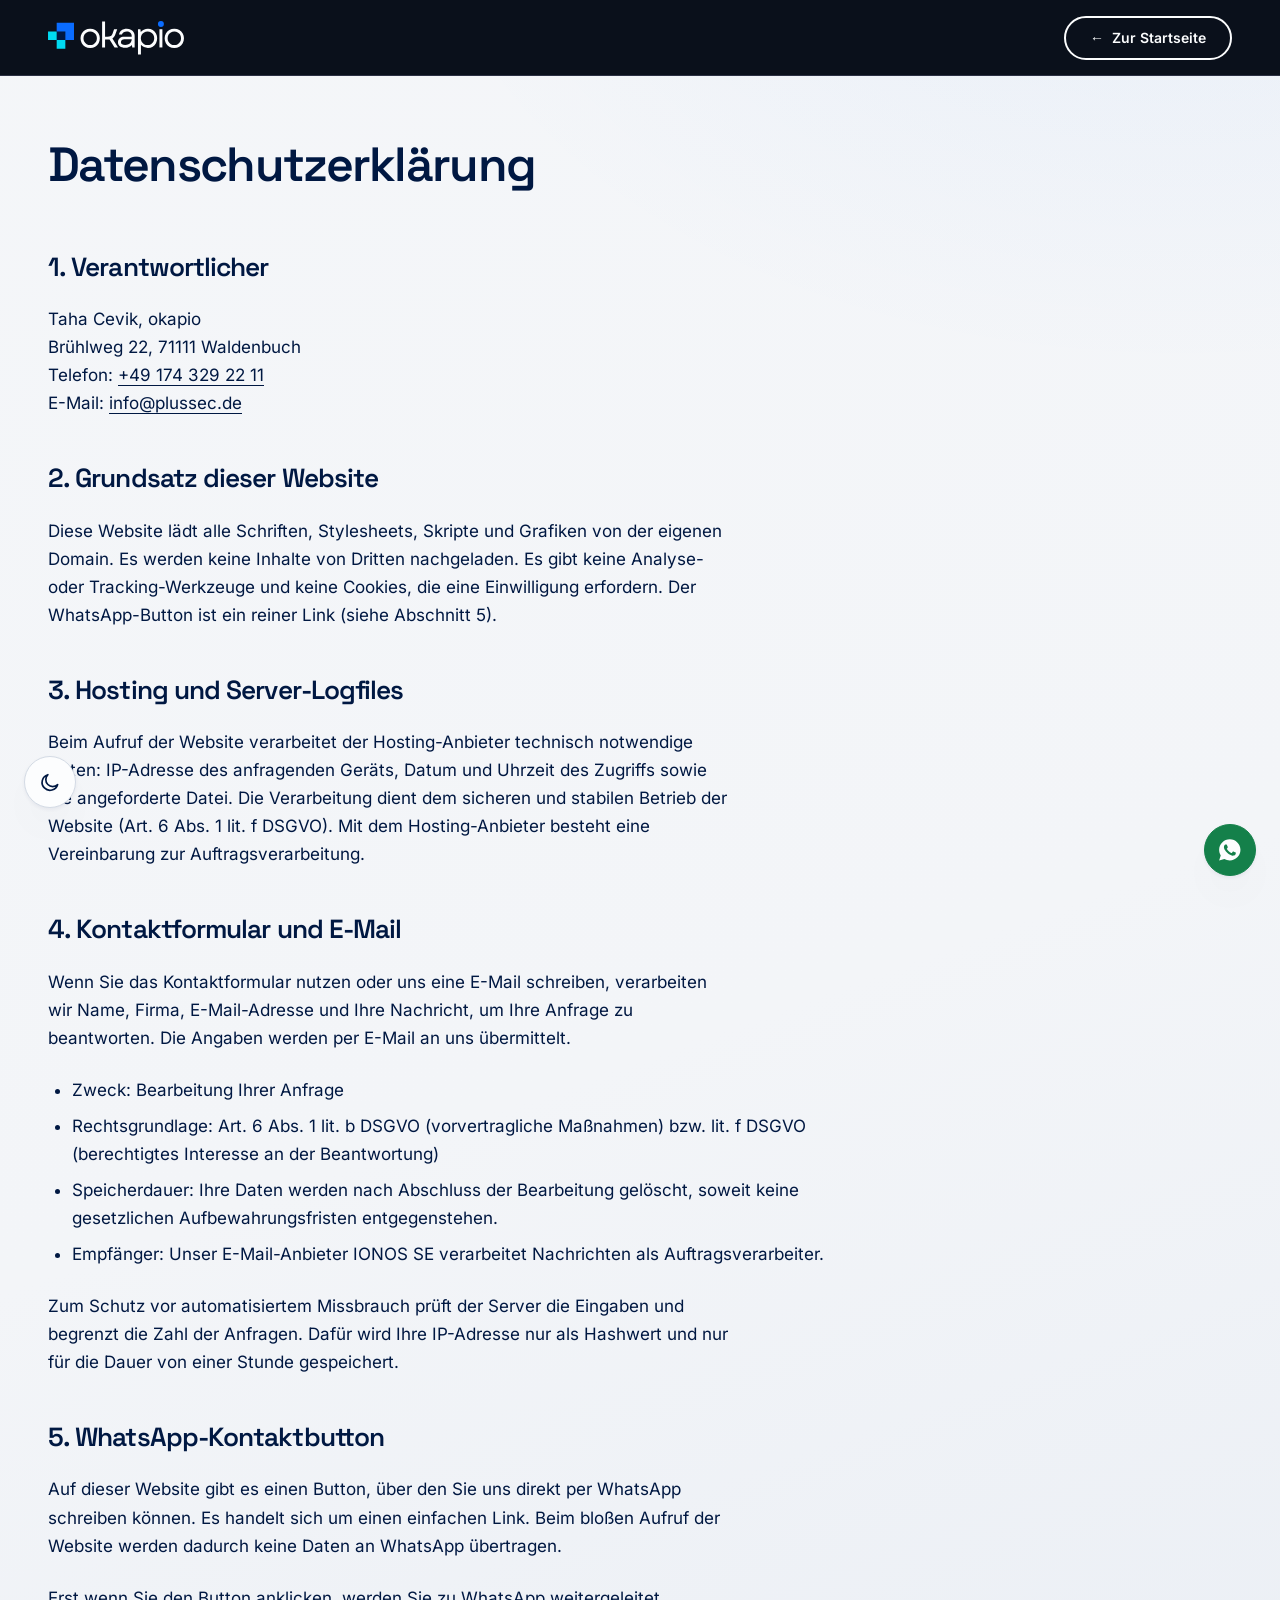
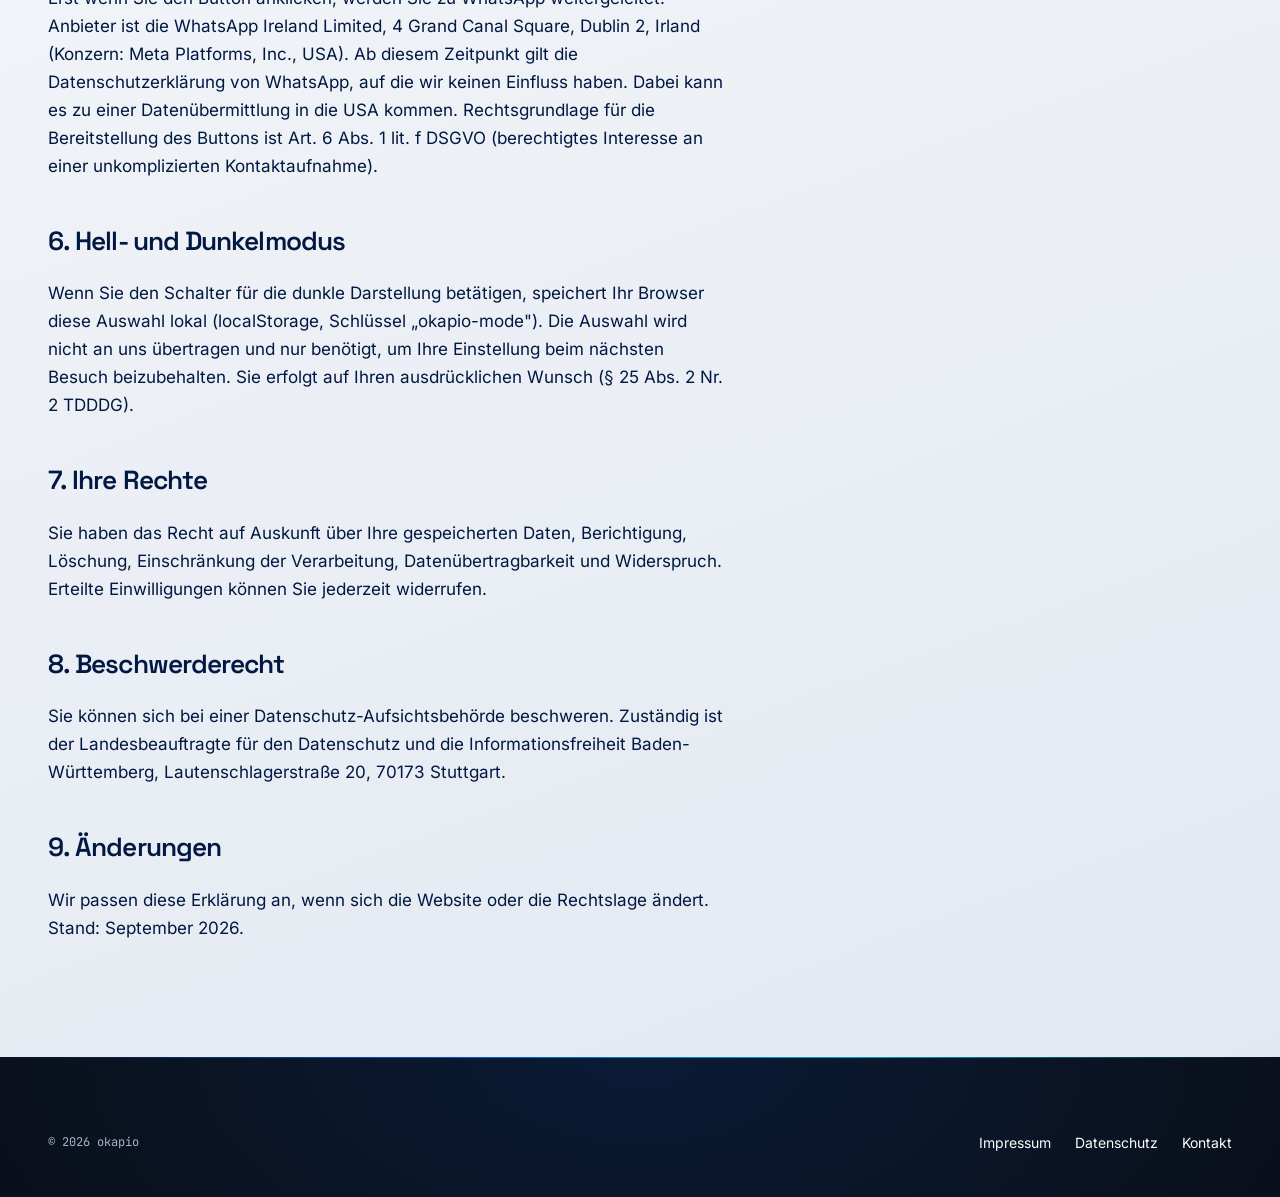
==== commit db9d4f2b: "Logo: i-Punkt mittig über dem i-Strich Der Punkt lag in der Export-Datei 14,5 Einheiten links der St" ====
--- a/datenschutz.html
+++ b/datenschutz.html
@@ -8,7 +8,9 @@
   <title>Datenschutzerklärung | okapio</title>
   <meta name="description" content="Datenschutzerklärung von okapio.">
   <meta name="robots" content="noindex, follow">
+  <link rel="icon" href="favicon.ico" sizes="48x48">
   <link rel="icon" href="assets/img/favicon.svg" type="image/svg+xml">
+  <link rel="apple-touch-icon" href="assets/img/apple-touch-icon.png">
   <link rel="preload" href="assets/fonts/space-grotesk-latin-wght-normal.woff2" as="font" type="font/woff2" crossorigin>
   <link rel="preload" href="assets/fonts/inter-latin-wght-normal.woff2" as="font" type="font/woff2" crossorigin>
   <link rel="stylesheet" href="assets/css/tokens.css">
@@ -39,7 +41,7 @@
     <path d="M4301.069,1020.911l0,-702.691l113.715,0l0,702.691l-113.715,0Z"/>
     <path d="M4875.096,1038.532c-73.155,0 -137.717,-15.82 -193.663,-47.396c-55.968,-31.597 -99.74,-75.369 -131.337,-131.337c-31.597,-55.946 -47.396,-119.575 -47.396,-190.885c0,-72.222 15.799,-135.851 47.396,-190.885c31.597,-55.078 75.369,-98.438 131.337,-130.035c55.946,-31.597 120.508,-47.396 193.663,-47.396c73.09,0 137.609,15.799 193.576,47.396c55.946,31.597 99.74,74.957 131.337,130.035c31.597,55.035 47.396,118.663 47.396,190.885c0,71.311 -15.799,134.939 -47.396,190.885c-31.597,55.968 -75.391,99.74 -131.337,131.337c-55.968,31.576 -120.486,47.396 -193.576,47.396Zm-258.681,-369.618c0,51.454 11.046,96.832 33.16,136.111c22.157,39.236 52.626,69.683 91.406,91.319c38.824,21.658 83.529,32.465 134.115,32.465c50.521,0 95.161,-10.807 133.941,-32.465c38.824,-21.636 69.293,-52.083 91.406,-91.319c22.157,-39.28 33.247,-84.657 33.247,-136.111c0,-51.497 -11.089,-96.636 -33.247,-135.417c-22.114,-38.824 -52.582,-69.293 -91.406,-91.406c-38.78,-22.092 -83.42,-33.16 -133.941,-33.16c-50.586,0 -95.291,11.068 -134.115,33.16c-38.78,22.114 -69.249,52.582 -91.406,91.406c-22.114,38.78 -33.16,83.919 -33.16,135.417Z"/>
   </g>
-  <circle cx="4343.424" cy="114.931" r="114.94" fill="var(--logo-dot, #0a6cff)"/>
+  <circle cx="4357.927" cy="114.931" r="114.94" fill="var(--logo-dot, #0a6cff)"/>
 </svg></a>
       <a class="btn btn--ghost btn--sm site-header__cta" href="index.html"><span aria-hidden="true">&larr;</span> Zur Startseite</a>
     </div>
--- a/assets/css/base.css
+++ b/assets/css/base.css
@@ -18,7 +18,9 @@
 
 body {
   margin: 0;
-  background: var(--c-bg);
+  /* Dunkel wie Header/Hero: Lücken beim iOS-Bounce oder Neuladen zeigen keinen hellen Streifen.
+     Alle Sektionen setzen ihren eigenen Hintergrund. */
+  background: var(--night-950);
   color: var(--c-text);
   font-family: var(--font-text);
   font-size: var(--fs-base);
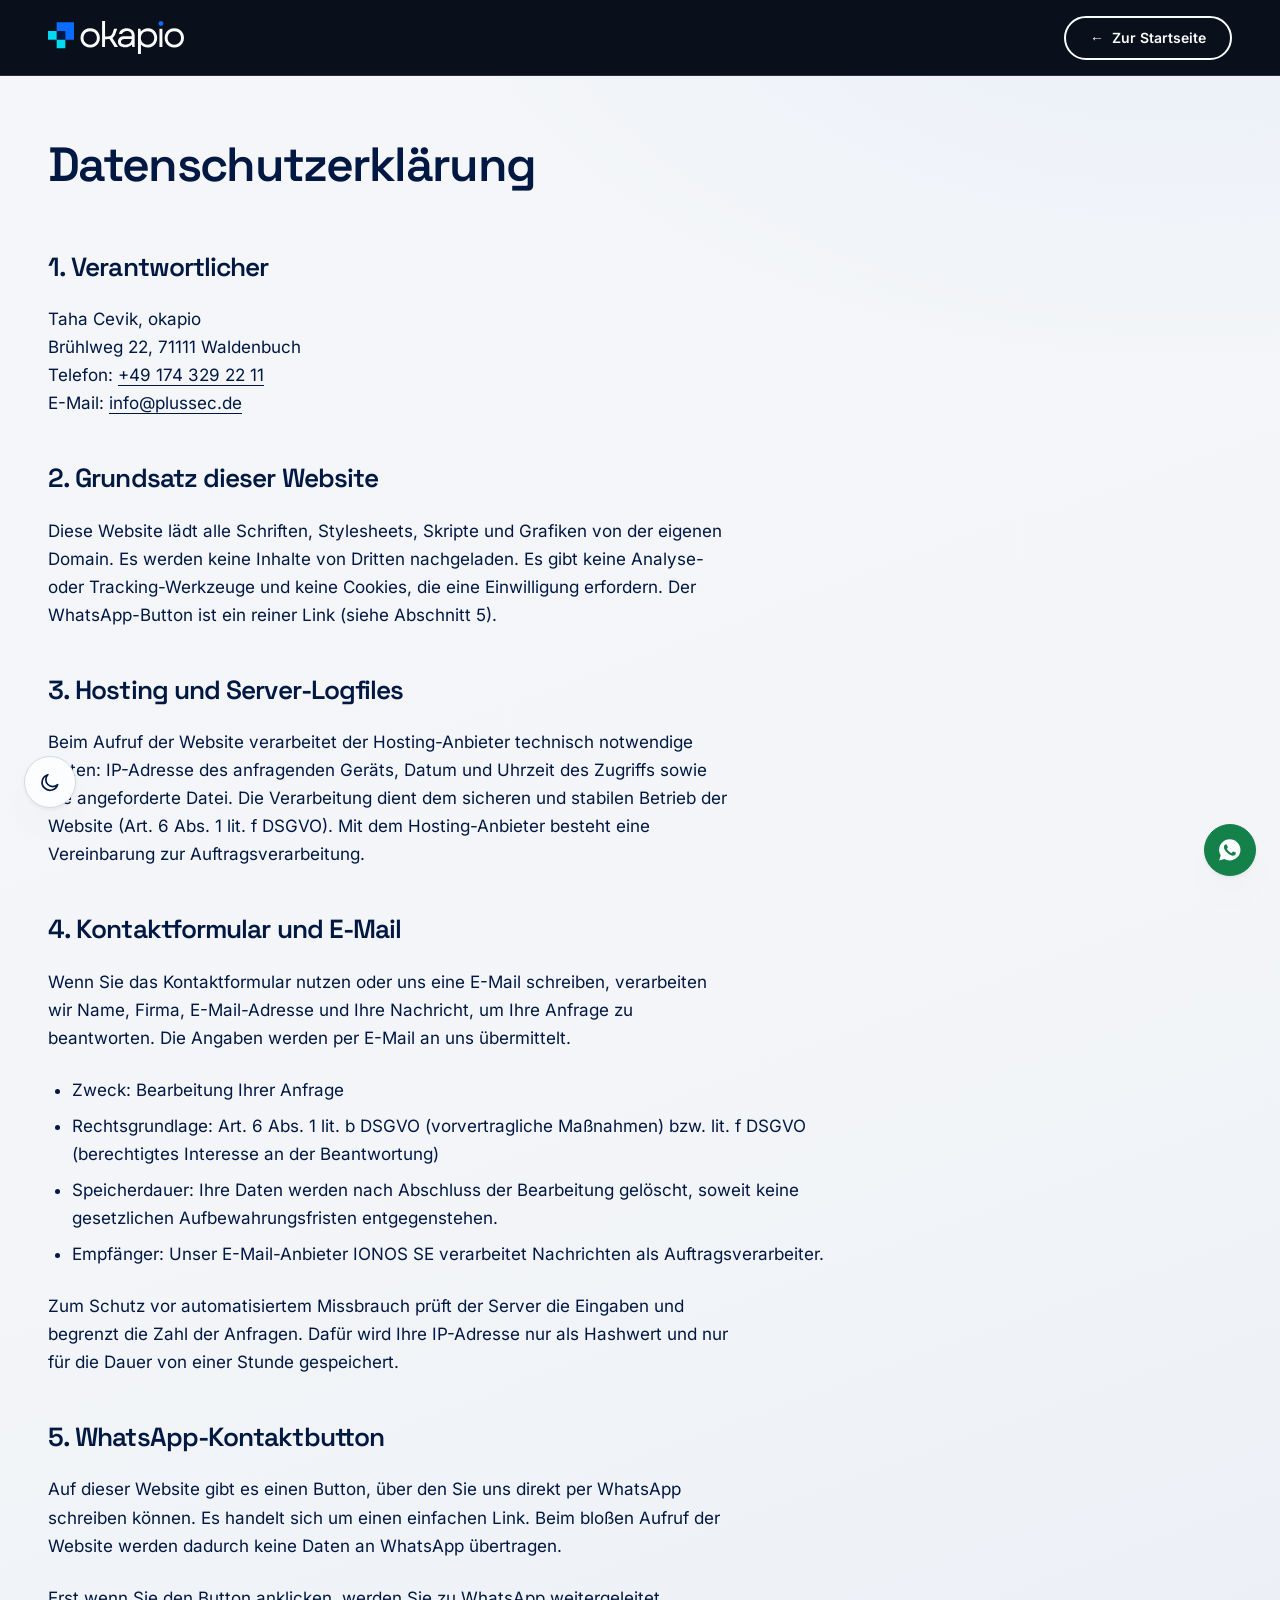
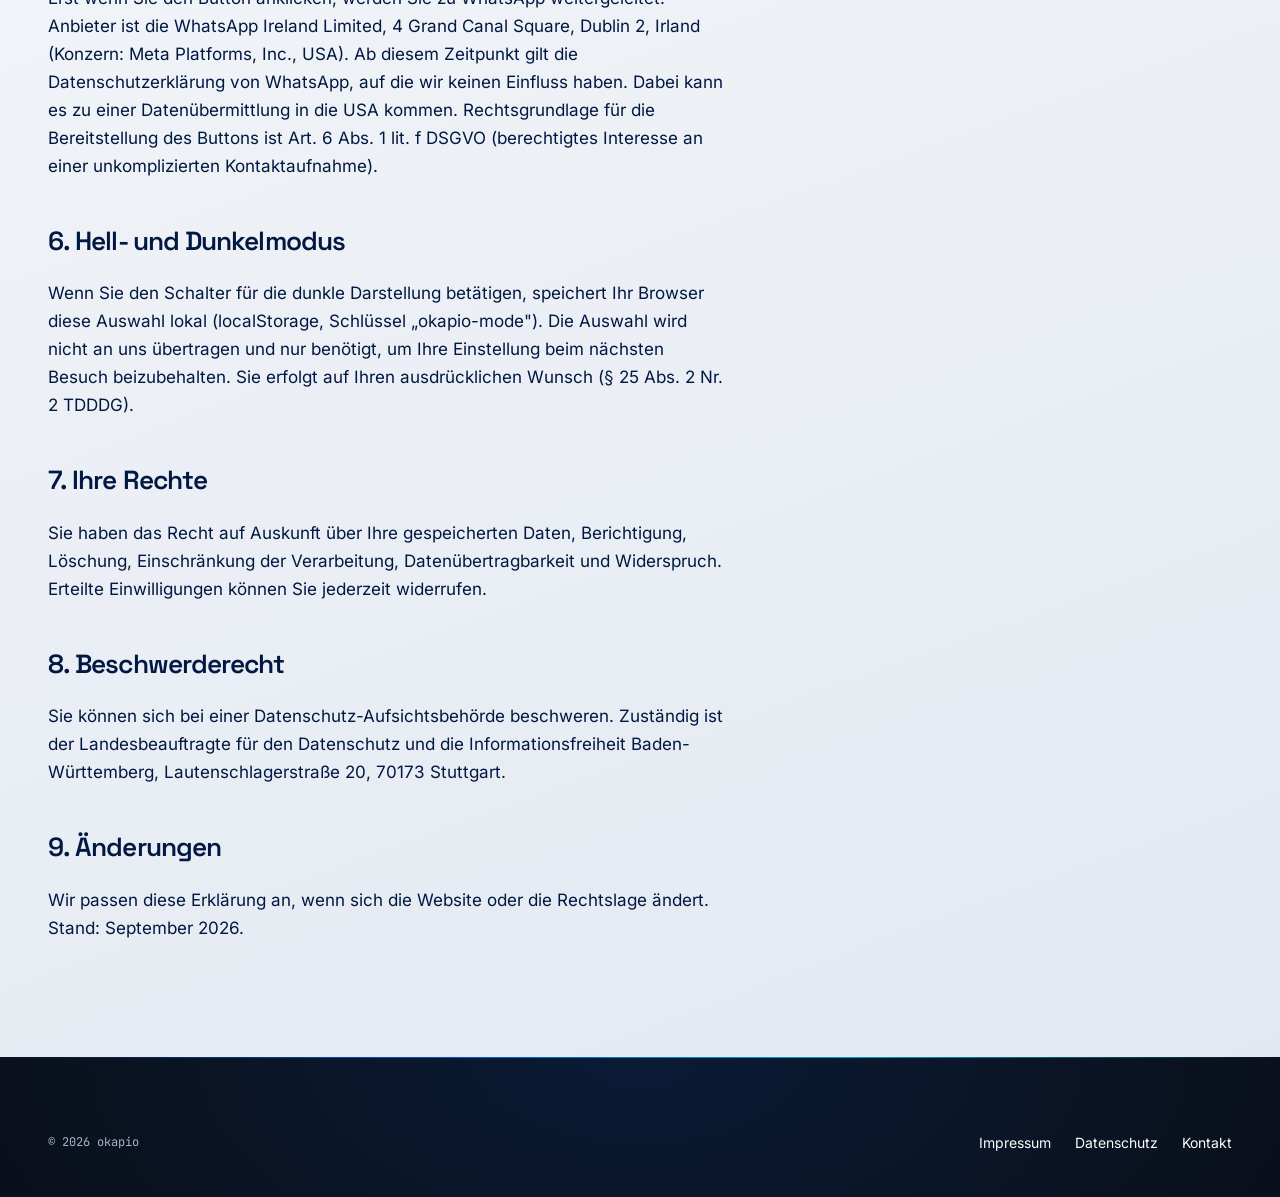
==== commit 3ebcaa98: "Logo: überarbeitete Fassung des Inhabers übernehmen Neue Geometrie aus der gelieferten Datei: kleine" ====
--- a/datenschutz.html
+++ b/datenschutz.html
@@ -27,21 +27,21 @@
     <div class="site-header__bar" aria-hidden="true" data-header-bar></div>
     <div class="site-header__progress" aria-hidden="true" data-progress></div>
     <div class="container site-header__inner" data-header-inner>
-      <a class="brand" href="index.html" aria-label="okapio, zur Startseite"><svg viewBox="0 0 5248 1292" role="img" aria-label="okapio" fill="currentColor">
+      <a class="brand" href="index.html" aria-label="okapio, zur Startseite"><svg viewBox="0 0 5248 1275" role="img" aria-label="okapio" fill="currentColor">
   <g>
-    <rect x="334.071" y="403.255" width="334.071" height="334.071" fill="#001842"/>
-    <path fill="#00daf2" d="M0,737.543l0,-334.288l334.071,0l0,334.288l334.31,0l0,334.071l-334.31,0l0,-334.071l-334.071,0Z"/>
-    <path fill="#0a6cff" d="M334.071,403.255l0,-334.071l668.381,0l0,668.359l-334.071,0l0,-334.288l-334.31,0Z"/>
+    <rect x="334.071" y="386.372" width="334.071" height="334.071" fill="#001842"/>
+    <path fill="#00daf2" d="M0,720.66l0,-334.288l334.071,0l0,334.288l334.31,0l0,334.071l-334.31,0l0,-334.071l-334.071,0Z"/>
+    <path fill="#0a6cff" d="M334.071,386.372l0,-334.071l668.381,0l0,668.359l-334.071,0l0,-334.288l-334.31,0Z"/>
   </g>
   <g>
-    <path d="M1627.604,1038.532c-73.155,0 -137.717,-15.82 -193.663,-47.396c-55.968,-31.597 -99.74,-75.369 -131.337,-131.337c-31.597,-55.946 -47.396,-119.575 -47.396,-190.885c0,-72.222 15.799,-135.851 47.396,-190.885c31.597,-55.078 75.369,-98.438 131.337,-130.035c55.946,-31.597 120.508,-47.396 193.663,-47.396c73.09,0 137.609,15.799 193.576,47.396c55.946,31.597 99.74,74.957 131.337,130.035c31.597,55.035 47.396,118.663 47.396,190.885c0,71.311 -15.799,134.939 -47.396,190.885c-31.597,55.968 -75.391,99.74 -131.337,131.337c-55.968,31.576 -120.486,47.396 -193.576,47.396Zm-258.681,-369.618c0,51.454 11.046,96.832 33.16,136.111c22.157,39.236 52.626,69.683 91.406,91.319c38.824,21.658 83.529,32.465 134.115,32.465c50.521,0 95.161,-10.807 133.941,-32.465c38.824,-21.636 69.293,-52.083 91.406,-91.319c22.157,-39.28 33.247,-84.657 33.247,-136.111c0,-51.497 -11.089,-96.636 -33.247,-135.417c-22.114,-38.824 -52.582,-69.293 -91.406,-91.406c-38.78,-22.092 -83.42,-33.16 -133.941,-33.16c-50.586,0 -95.291,11.068 -134.115,33.16c-38.78,22.114 -69.249,52.582 -91.406,91.406c-22.114,38.78 -33.16,83.919 -33.16,135.417Z"/>
-    <path d="M2087.785,1020.911l0,-1001.997l113.715,0l0,593.056l88.021,0c56.814,0 100.564,-9.679 131.25,-29.08c30.729,-19.379 56.011,-57.509 75.868,-114.41l52.865,-150.26l121.788,0l-70.399,192.274c-28.885,77.604 -67.687,131.749 -116.406,162.413l219.358,348.003l-135.417,0l-193.663,-310.069c-13.542,2.734 -27.756,4.557 -42.622,5.469c-14.887,0.868 -30.447,1.302 -46.701,1.302l-83.941,0l0,303.299l-113.715,0Z"/>
-    <path d="M2971.733,1031.762c-84.852,0 -151.194,-19.184 -199.045,-57.552c-47.808,-38.368 -71.701,-90.495 -71.701,-156.424c0,-64.062 22.092,-115.039 66.319,-152.951c44.206,-37.891 102.886,-56.858 176.042,-56.858l286.979,0l0,-25.781c0,-55.035 -17.166,-98.112 -51.476,-129.253c-34.266,-31.12 -81.163,-46.701 -140.712,-46.701c-45.139,0 -84.44,10.156 -117.882,30.469c-33.398,20.269 -55.946,47.548 -67.622,81.858l-115.104,0c15.321,-67.708 49.848,-120.942 103.559,-159.722c53.689,-38.824 118.924,-58.247 195.66,-58.247c61.393,0 115.104,11.523 161.111,34.549c46.05,22.982 81.944,55.013 107.639,96.094c25.738,41.102 38.628,88.715 38.628,142.882l0,446.788l-93.49,0l-12.153,-97.483c-64.062,72.222 -152.995,108.333 -266.753,108.333Zm-157.031,-215.278c0,34.266 14.431,61.784 43.316,82.552c28.863,20.79 68.142,31.163 117.795,31.163c48.72,0 92.036,-9.462 129.948,-28.385c37.956,-18.967 68.186,-45.161 90.712,-78.559c22.569,-33.377 34.31,-71.745 35.243,-115.104l-284.288,0c-38.845,0 -70.66,9.722 -95.486,29.167c-24.826,19.401 -37.24,45.79 -37.24,79.167Z"/>
-    <path d="M3855.765,1038.532c-55.1,0 -105.881,-10.612 -152.344,-31.771c-46.484,-21.224 -85.503,-49.913 -117.101,-86.024l0,371.007l-113.715,0l0,-973.524l93.403,0l13.542,108.247c31.597,-39.692 71.094,-70.595 118.49,-92.708c47.396,-22.092 99.957,-33.16 157.726,-33.16c69.488,0 131.098,16.037 184.809,48.09c53.689,32.01 95.877,75.564 126.562,130.642c30.729,55.035 46.094,118.229 46.094,189.583c0,71.311 -15.365,134.701 -46.094,190.191c-30.686,55.512 -72.873,99.284 -126.562,131.337c-53.711,32.053 -115.321,48.09 -184.809,48.09Zm-273.524,-369.618c0,50.521 11.046,95.443 33.16,134.722c22.092,39.236 52.561,69.922 91.406,92.014c38.824,22.114 83.507,33.16 134.028,33.16c51.432,0 96.571,-11.046 135.417,-33.16c38.824,-22.092 69.054,-52.778 90.712,-92.014c21.636,-39.28 32.465,-84.201 32.465,-134.722c0,-50.564 -10.829,-95.486 -32.465,-134.722c-21.658,-39.28 -51.888,-69.987 -90.712,-92.101c-38.845,-22.092 -83.984,-33.16 -135.417,-33.16c-50.521,0 -95.204,11.068 -134.028,33.16c-38.845,22.114 -69.314,52.821 -91.406,92.101c-22.114,39.236 -33.16,84.158 -33.16,134.722Z"/>
-    <path d="M4301.069,1020.911l0,-702.691l113.715,0l0,702.691l-113.715,0Z"/>
-    <path d="M4875.096,1038.532c-73.155,0 -137.717,-15.82 -193.663,-47.396c-55.968,-31.597 -99.74,-75.369 -131.337,-131.337c-31.597,-55.946 -47.396,-119.575 -47.396,-190.885c0,-72.222 15.799,-135.851 47.396,-190.885c31.597,-55.078 75.369,-98.438 131.337,-130.035c55.946,-31.597 120.508,-47.396 193.663,-47.396c73.09,0 137.609,15.799 193.576,47.396c55.946,31.597 99.74,74.957 131.337,130.035c31.597,55.035 47.396,118.663 47.396,190.885c0,71.311 -15.799,134.939 -47.396,190.885c-31.597,55.968 -75.391,99.74 -131.337,131.337c-55.968,31.576 -120.486,47.396 -193.576,47.396Zm-258.681,-369.618c0,51.454 11.046,96.832 33.16,136.111c22.157,39.236 52.626,69.683 91.406,91.319c38.824,21.658 83.529,32.465 134.115,32.465c50.521,0 95.161,-10.807 133.941,-32.465c38.824,-21.636 69.293,-52.083 91.406,-91.319c22.157,-39.28 33.247,-84.657 33.247,-136.111c0,-51.497 -11.089,-96.636 -33.247,-135.417c-22.114,-38.824 -52.582,-69.293 -91.406,-91.406c-38.78,-22.092 -83.42,-33.16 -133.941,-33.16c-50.586,0 -95.291,11.068 -134.115,33.16c-38.78,22.114 -69.249,52.582 -91.406,91.406c-22.114,38.78 -33.16,83.919 -33.16,135.417Z"/>
+    <path d="M1627.604,1021.649c-73.155,0 -137.717,-15.82 -193.663,-47.396c-55.968,-31.597 -99.74,-75.369 -131.337,-131.337c-31.597,-55.946 -47.396,-119.575 -47.396,-190.885c0,-72.222 15.799,-135.851 47.396,-190.885c31.597,-55.078 75.369,-98.438 131.337,-130.035c55.946,-31.597 120.508,-47.396 193.663,-47.396c73.09,0 137.609,15.799 193.576,47.396c55.946,31.597 99.74,74.957 131.337,130.035c31.597,55.035 47.396,118.663 47.396,190.885c0,71.311 -15.799,134.939 -47.396,190.885c-31.597,55.968 -75.391,99.74 -131.337,131.337c-55.968,31.576 -120.486,47.396 -193.576,47.396Zm-258.681,-369.618c0,51.454 11.046,96.832 33.16,136.111c22.157,39.236 52.626,69.683 91.406,91.319c38.824,21.658 83.529,32.465 134.115,32.465c50.521,0 95.161,-10.807 133.941,-32.465c38.824,-21.636 69.293,-52.083 91.406,-91.319c22.157,-39.28 33.247,-84.657 33.247,-136.111c0,-51.497 -11.089,-96.636 -33.247,-135.417c-22.114,-38.824 -52.582,-69.293 -91.406,-91.406c-38.78,-22.092 -83.42,-33.16 -133.941,-33.16c-50.586,0 -95.291,11.068 -134.115,33.16c-38.78,22.114 -69.249,52.582 -91.406,91.406c-22.114,38.78 -33.16,83.919 -33.16,135.417Z"/>
+    <path d="M2087.785,1004.027l0,-1001.997l113.715,0l0,593.056l88.021,0c56.814,0 100.564,-9.679 131.25,-29.08c30.729,-19.379 56.011,-57.509 75.868,-114.41l52.865,-150.26l121.788,0l-70.399,192.274c-28.885,77.604 -67.687,131.749 -116.406,162.413l219.358,348.003l-135.417,0l-193.663,-310.069c-13.542,2.734 -27.756,4.557 -42.622,5.469c-14.887,0.868 -30.447,1.302 -46.701,1.302l-83.941,0l0,303.299l-113.715,0Z"/>
+    <path d="M2971.733,1014.878c-84.852,0 -151.194,-19.184 -199.045,-57.552c-47.808,-38.368 -71.701,-90.495 -71.701,-156.424c0,-64.062 22.092,-115.039 66.319,-152.951c44.206,-37.891 102.886,-56.858 176.042,-56.858l286.979,0l0,-25.781c0,-55.035 -17.166,-98.112 -51.476,-129.253c-34.266,-31.12 -81.163,-46.701 -140.712,-46.701c-45.139,0 -84.44,10.156 -117.882,30.469c-33.398,20.269 -55.946,47.548 -67.622,81.858l-115.104,0c15.321,-67.708 49.848,-120.942 103.559,-159.722c53.689,-38.824 118.924,-58.247 195.66,-58.247c61.393,0 115.104,11.523 161.111,34.549c46.05,22.982 81.944,55.013 107.639,96.094c25.738,41.102 38.628,88.715 38.628,142.882l0,446.788l-93.49,0l-12.153,-97.483c-64.062,72.222 -152.995,108.333 -266.753,108.333Zm-157.031,-215.278c0,34.266 14.431,61.784 43.316,82.552c28.863,20.79 68.142,31.163 117.795,31.163c48.72,0 92.036,-9.462 129.948,-28.385c37.956,-18.967 68.186,-45.161 90.712,-78.559c22.569,-33.377 34.31,-71.745 35.243,-115.104l-284.288,0c-38.845,0 -70.66,9.722 -95.486,29.167c-24.826,19.401 -37.24,45.79 -37.24,79.167Z"/>
+    <path d="M3855.765,1021.649c-55.1,0 -105.881,-10.612 -152.344,-31.771c-46.484,-21.224 -85.503,-49.913 -117.101,-86.024l0,371.007l-113.715,0l0,-973.524l93.403,0l13.542,108.247c31.597,-39.692 71.094,-70.595 118.49,-92.708c47.396,-22.092 99.957,-33.16 157.726,-33.16c69.488,0 131.098,16.037 184.809,48.09c53.689,32.01 95.877,75.564 126.562,130.642c30.729,55.035 46.094,118.229 46.094,189.583c0,71.311 -15.365,134.701 -46.094,190.191c-30.686,55.512 -72.873,99.284 -126.562,131.337c-53.711,32.053 -115.321,48.09 -184.809,48.09Zm-273.524,-369.618c0,50.521 11.046,95.443 33.16,134.722c22.092,39.236 52.561,69.922 91.406,92.014c38.824,22.114 83.507,33.16 134.028,33.16c51.432,0 96.571,-11.046 135.417,-33.16c38.824,-22.092 69.054,-52.778 90.712,-92.014c21.636,-39.28 32.465,-84.201 32.465,-134.722c0,-50.564 -10.829,-95.486 -32.465,-134.722c-21.658,-39.28 -51.888,-69.987 -90.712,-92.101c-38.845,-22.092 -83.984,-33.16 -135.417,-33.16c-50.521,0 -95.204,11.068 -134.028,33.16c-38.845,22.114 -69.314,52.821 -91.406,92.101c-22.114,39.236 -33.16,84.158 -33.16,134.722Z"/>
+    <path d="M4301.069,1004.027l0,-702.691l113.715,0l0,702.691l-113.715,0Z"/>
+    <path d="M4875.096,1021.649c-73.155,0 -137.717,-15.82 -193.663,-47.396c-55.968,-31.597 -99.74,-75.369 -131.337,-131.337c-31.597,-55.946 -47.396,-119.575 -47.396,-190.885c0,-72.222 15.799,-135.851 47.396,-190.885c31.597,-55.078 75.369,-98.438 131.337,-130.035c55.946,-31.597 120.508,-47.396 193.663,-47.396c73.09,0 137.609,15.799 193.576,47.396c55.946,31.597 99.74,74.957 131.337,130.035c31.597,55.035 47.396,118.663 47.396,190.885c0,71.311 -15.799,134.939 -47.396,190.885c-31.597,55.968 -75.391,99.74 -131.337,131.337c-55.968,31.576 -120.486,47.396 -193.576,47.396Zm-258.681,-369.618c0,51.454 11.046,96.832 33.16,136.111c22.157,39.236 52.626,69.683 91.406,91.319c38.824,21.658 83.529,32.465 134.115,32.465c50.521,0 95.161,-10.807 133.941,-32.465c38.824,-21.636 69.293,-52.083 91.406,-91.319c22.157,-39.28 33.247,-84.657 33.247,-136.111c0,-51.497 -11.089,-96.636 -33.247,-135.417c-22.114,-38.824 -52.582,-69.293 -91.406,-91.406c-38.78,-22.092 -83.42,-33.16 -133.941,-33.16c-50.586,0 -95.291,11.068 -134.115,33.16c-38.78,22.114 -69.249,52.582 -91.406,91.406c-22.114,38.78 -33.16,83.919 -33.16,135.417Z"/>
   </g>
-  <circle cx="4357.927" cy="114.931" r="114.94" fill="var(--logo-dot, #0a6cff)"/>
+  <circle cx="4357.378" cy="95.508" r="95.53" fill="var(--logo-dot, #0a6cff)"/>
 </svg></a>
       <a class="btn btn--ghost btn--sm site-header__cta" href="index.html"><span aria-hidden="true">&larr;</span> Zur Startseite</a>
     </div>
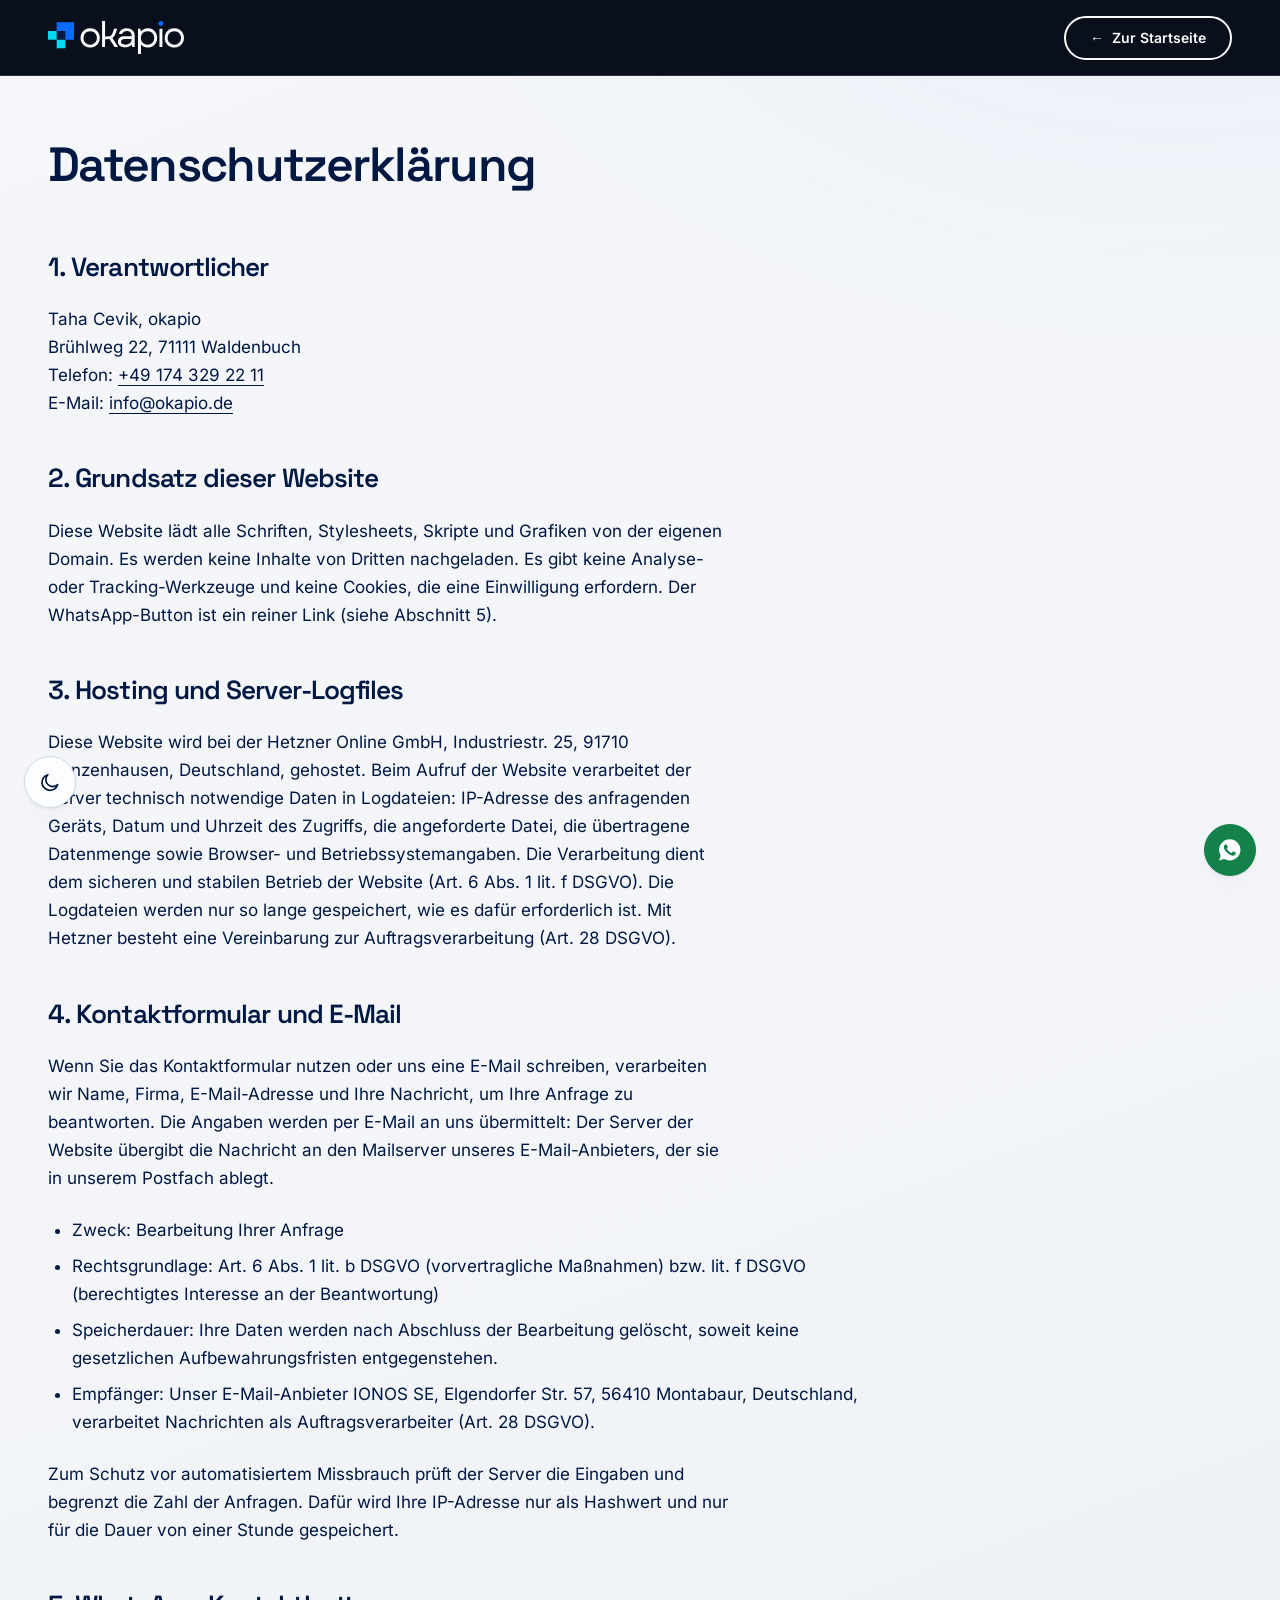
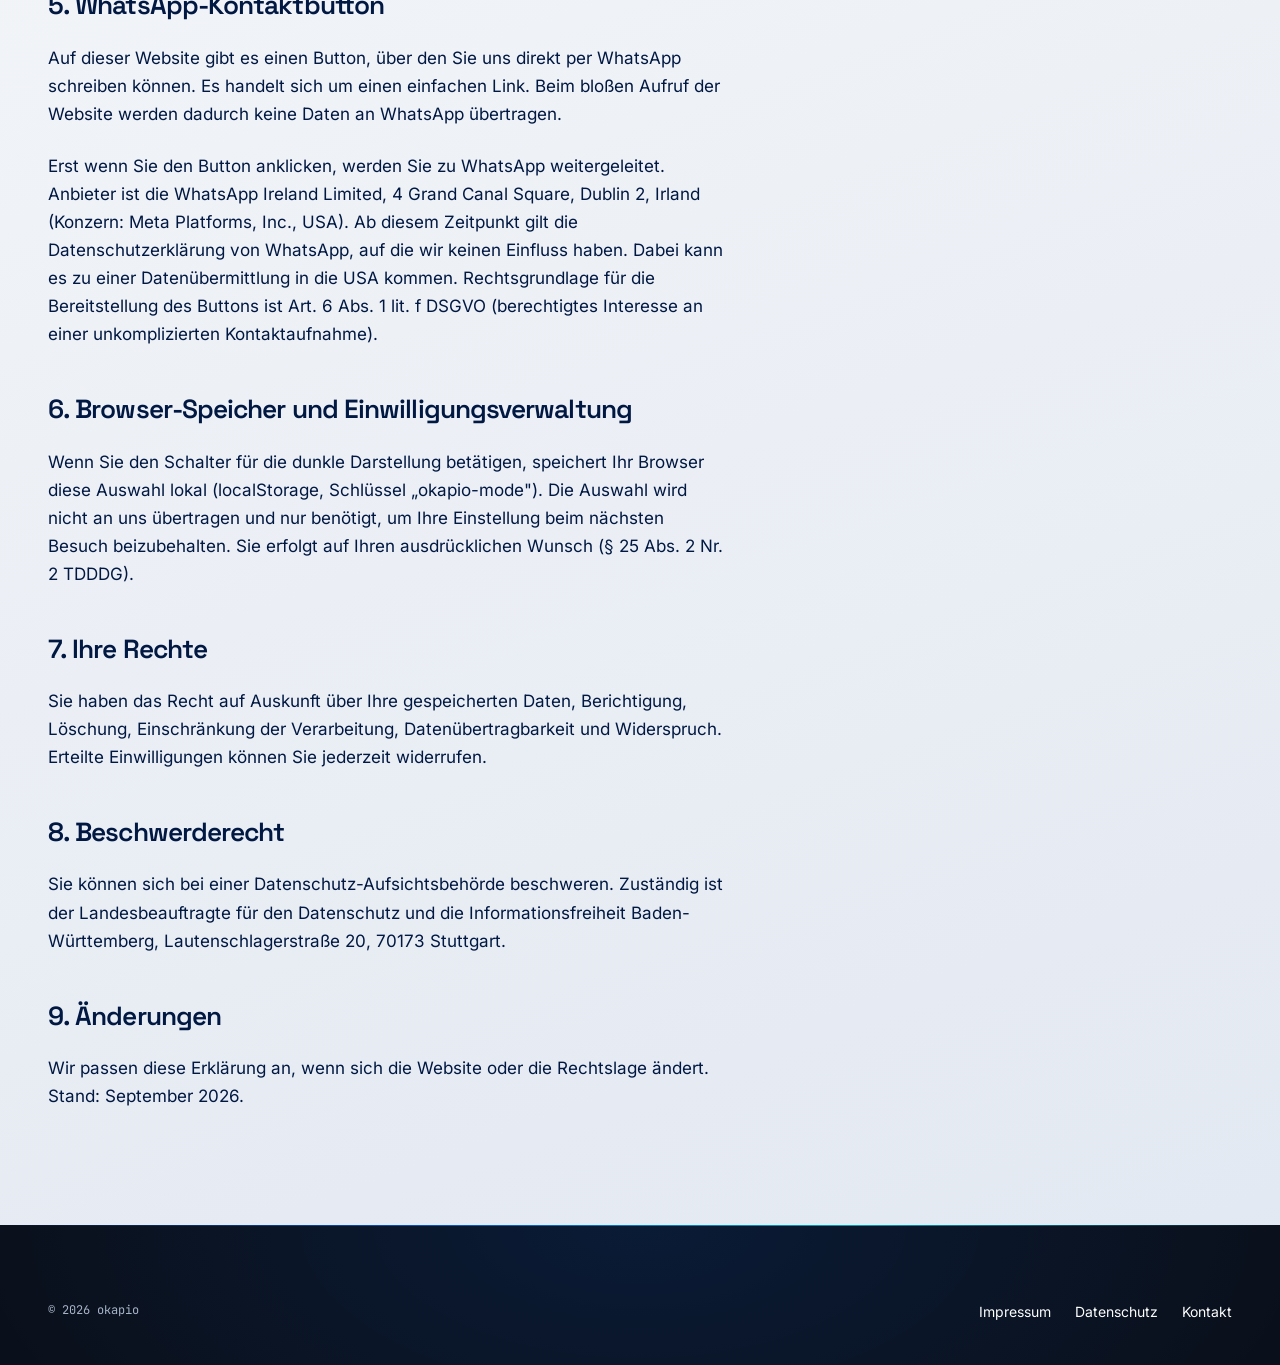
==== commit 313330f1: "Livegang-Vorbereitung: SEO, Hetzner/IONOS, SMTP-Formular, Cookiebot-Anbindung - SEO: Canonical, og:u" ====
--- a/datenschutz.html
+++ b/datenschutz.html
@@ -4,10 +4,11 @@
   <meta charset="utf-8">
   <meta name="viewport" content="width=device-width, initial-scale=1">
   <meta name="theme-color" content="#0a101b">
-  <meta http-equiv="Content-Security-Policy" content="default-src 'none'; script-src 'self'; style-src 'self'; img-src 'self'; font-src 'self'; connect-src 'self'; form-action 'self'; base-uri 'none'; object-src 'none'; upgrade-insecure-requests">
+  <meta http-equiv="Content-Security-Policy" content="default-src 'none'; script-src 'self'; style-src 'self'; img-src 'self'; font-src 'self'; connect-src 'self'; form-action 'self'; base-uri 'none'; object-src 'none'; manifest-src 'self'; upgrade-insecure-requests">
   <title>Datenschutzerklärung | okapio</title>
   <meta name="description" content="Datenschutzerklärung von okapio.">
   <meta name="robots" content="noindex, follow">
+  <link rel="canonical" href="https://okapio.de/datenschutz.html">
   <link rel="icon" href="favicon.ico" sizes="48x48">
   <link rel="icon" href="assets/img/favicon.svg" type="image/svg+xml">
   <link rel="apple-touch-icon" href="assets/img/apple-touch-icon.png">
@@ -18,6 +19,7 @@
   <link rel="stylesheet" href="assets/css/layout.css">
   <link rel="stylesheet" href="assets/css/components.css">
   <link rel="stylesheet" href="assets/css/motion.css">
+  
   <script src="assets/js/init.js"></script>
   <script src="assets/js/main.js" defer></script>
 </head>
@@ -27,7 +29,7 @@
     <div class="site-header__bar" aria-hidden="true" data-header-bar></div>
     <div class="site-header__progress" aria-hidden="true" data-progress></div>
     <div class="container site-header__inner" data-header-inner>
-      <a class="brand" href="index.html" aria-label="okapio, zur Startseite"><svg viewBox="0 0 5248 1275" role="img" aria-label="okapio" fill="currentColor">
+      <a class="brand" href="./" aria-label="okapio, zur Startseite"><svg viewBox="0 0 5248 1275" role="img" aria-label="okapio" fill="currentColor">
   <g>
     <rect x="334.071" y="386.372" width="334.071" height="334.071" fill="#001842"/>
     <path fill="#00daf2" d="M0,720.66l0,-334.288l334.071,0l0,334.288l334.31,0l0,334.071l-334.31,0l0,-334.071l-334.071,0Z"/>
@@ -43,7 +45,7 @@
   </g>
   <circle cx="4357.378" cy="95.508" r="95.53" fill="var(--logo-dot, #0a6cff)"/>
 </svg></a>
-      <a class="btn btn--ghost btn--sm site-header__cta" href="index.html"><span aria-hidden="true">&larr;</span> Zur Startseite</a>
+      <a class="btn btn--ghost btn--sm site-header__cta" href="./"><span aria-hidden="true">&larr;</span> Zur Startseite</a>
     </div>
   </header>
   <main id="inhalt" tabindex="-1">
@@ -55,25 +57,26 @@
           <p>Taha Cevik, okapio<br>
           Brühlweg 22, 71111 Waldenbuch<br>
           Telefon: <a href="tel:+491743292211">+49 174 329 22 11</a><br>
-          E-Mail: <a href="mailto:info@plussec.de">info@plussec.de</a></p>
+          E-Mail: <a href="mailto:info@okapio.de">info@okapio.de</a></p>
           <h2>2. Grundsatz dieser Website</h2>
           <p>Diese Website lädt alle Schriften, Stylesheets, Skripte und Grafiken von der eigenen Domain. Es werden keine Inhalte von Dritten nachgeladen. Es gibt keine Analyse- oder Tracking-Werkzeuge und keine Cookies, die eine Einwilligung erfordern. Der WhatsApp-Button ist ein reiner Link (siehe Abschnitt 5).</p>
           <h2>3. Hosting und Server-Logfiles</h2>
-          <p>Beim Aufruf der Website verarbeitet der Hosting-Anbieter technisch notwendige Daten: IP-Adresse des anfragenden Geräts, Datum und Uhrzeit des Zugriffs sowie die angeforderte Datei. Die Verarbeitung dient dem sicheren und stabilen Betrieb der Website (Art. 6 Abs. 1 lit. f DSGVO). Mit dem Hosting-Anbieter besteht eine Vereinbarung zur Auftragsverarbeitung.</p>
+          <p>Diese Website wird bei der Hetzner Online GmbH, Industriestr. 25, 91710 Gunzenhausen, Deutschland, gehostet. Beim Aufruf der Website verarbeitet der Server technisch notwendige Daten in Logdateien: IP-Adresse des anfragenden Geräts, Datum und Uhrzeit des Zugriffs, die angeforderte Datei, die übertragene Datenmenge sowie Browser- und Betriebssystemangaben. Die Verarbeitung dient dem sicheren und stabilen Betrieb der Website (Art. 6 Abs. 1 lit. f DSGVO). Die Logdateien werden nur so lange gespeichert, wie es dafür erforderlich ist. Mit Hetzner besteht eine Vereinbarung zur Auftragsverarbeitung (Art. 28 DSGVO).</p>
           <h2>4. Kontaktformular und E-Mail</h2>
-          <p>Wenn Sie das Kontaktformular nutzen oder uns eine E-Mail schreiben, verarbeiten wir Name, Firma, E-Mail-Adresse und Ihre Nachricht, um Ihre Anfrage zu beantworten. Die Angaben werden per E-Mail an uns übermittelt.</p>
+          <p>Wenn Sie das Kontaktformular nutzen oder uns eine E-Mail schreiben, verarbeiten wir Name, Firma, E-Mail-Adresse und Ihre Nachricht, um Ihre Anfrage zu beantworten. Die Angaben werden per E-Mail an uns übermittelt: Der Server der Website übergibt die Nachricht an den Mailserver unseres E-Mail-Anbieters, der sie in unserem Postfach ablegt.</p>
           <ul>
             <li>Zweck: Bearbeitung Ihrer Anfrage</li>
             <li>Rechtsgrundlage: Art. 6 Abs. 1 lit. b DSGVO (vorvertragliche Maßnahmen) bzw. lit. f DSGVO (berechtigtes Interesse an der Beantwortung)</li>
             <li>Speicherdauer: Ihre Daten werden nach Abschluss der Bearbeitung gelöscht, soweit keine gesetzlichen Aufbewahrungsfristen entgegenstehen.</li>
-            <li>Empfänger: Unser E-Mail-Anbieter IONOS SE verarbeitet Nachrichten als Auftragsverarbeiter.</li>
+            <li>Empfänger: Unser E-Mail-Anbieter IONOS SE, Elgendorfer Str. 57, 56410 Montabaur, Deutschland, verarbeitet Nachrichten als Auftragsverarbeiter (Art. 28 DSGVO).</li>
           </ul>
           <p>Zum Schutz vor automatisiertem Missbrauch prüft der Server die Eingaben und begrenzt die Zahl der Anfragen. Dafür wird Ihre IP-Adresse nur als Hashwert und nur für die Dauer von einer Stunde gespeichert.</p>
           <h2>5. WhatsApp-Kontaktbutton</h2>
           <p>Auf dieser Website gibt es einen Button, über den Sie uns direkt per WhatsApp schreiben können. Es handelt sich um einen einfachen Link. Beim bloßen Aufruf der Website werden dadurch keine Daten an WhatsApp übertragen.</p>
           <p>Erst wenn Sie den Button anklicken, werden Sie zu WhatsApp weitergeleitet. Anbieter ist die WhatsApp Ireland Limited, 4 Grand Canal Square, Dublin 2, Irland (Konzern: Meta Platforms, Inc., USA). Ab diesem Zeitpunkt gilt die Datenschutzerklärung von WhatsApp, auf die wir keinen Einfluss haben. Dabei kann es zu einer Datenübermittlung in die USA kommen. Rechtsgrundlage für die Bereitstellung des Buttons ist Art. 6 Abs. 1 lit. f DSGVO (berechtigtes Interesse an einer unkomplizierten Kontaktaufnahme).</p>
-          <h2>6. Hell- und Dunkelmodus</h2>
+          <h2>6. Browser-Speicher und Einwilligungsverwaltung</h2>
           <p>Wenn Sie den Schalter für die dunkle Darstellung betätigen, speichert Ihr Browser diese Auswahl lokal (localStorage, Schlüssel „okapio-mode"). Die Auswahl wird nicht an uns übertragen und nur benötigt, um Ihre Einstellung beim nächsten Besuch beizubehalten. Sie erfolgt auf Ihren ausdrücklichen Wunsch (§ 25 Abs. 2 Nr. 2 TDDDG).</p>
+          
           <h2>7. Ihre Rechte</h2>
           <p>Sie haben das Recht auf Auskunft über Ihre gespeicherten Daten, Berichtigung, Löschung, Einschränkung der Verarbeitung, Datenübertragbarkeit und Widerspruch. Erteilte Einwilligungen können Sie jederzeit widerrufen.</p>
           <h2>8. Beschwerderecht</h2>
@@ -93,7 +96,7 @@
           <ul class="footer-list footer-list--inline">
             <li><a href="impressum.html">Impressum</a></li>
             <li><a href="datenschutz.html">Datenschutz</a></li>
-            <li><a href="index.html#kontakt">Kontakt</a></li>
+            <li><a href="./#kontakt">Kontakt</a></li>
           </ul>
         </nav>
       </div>
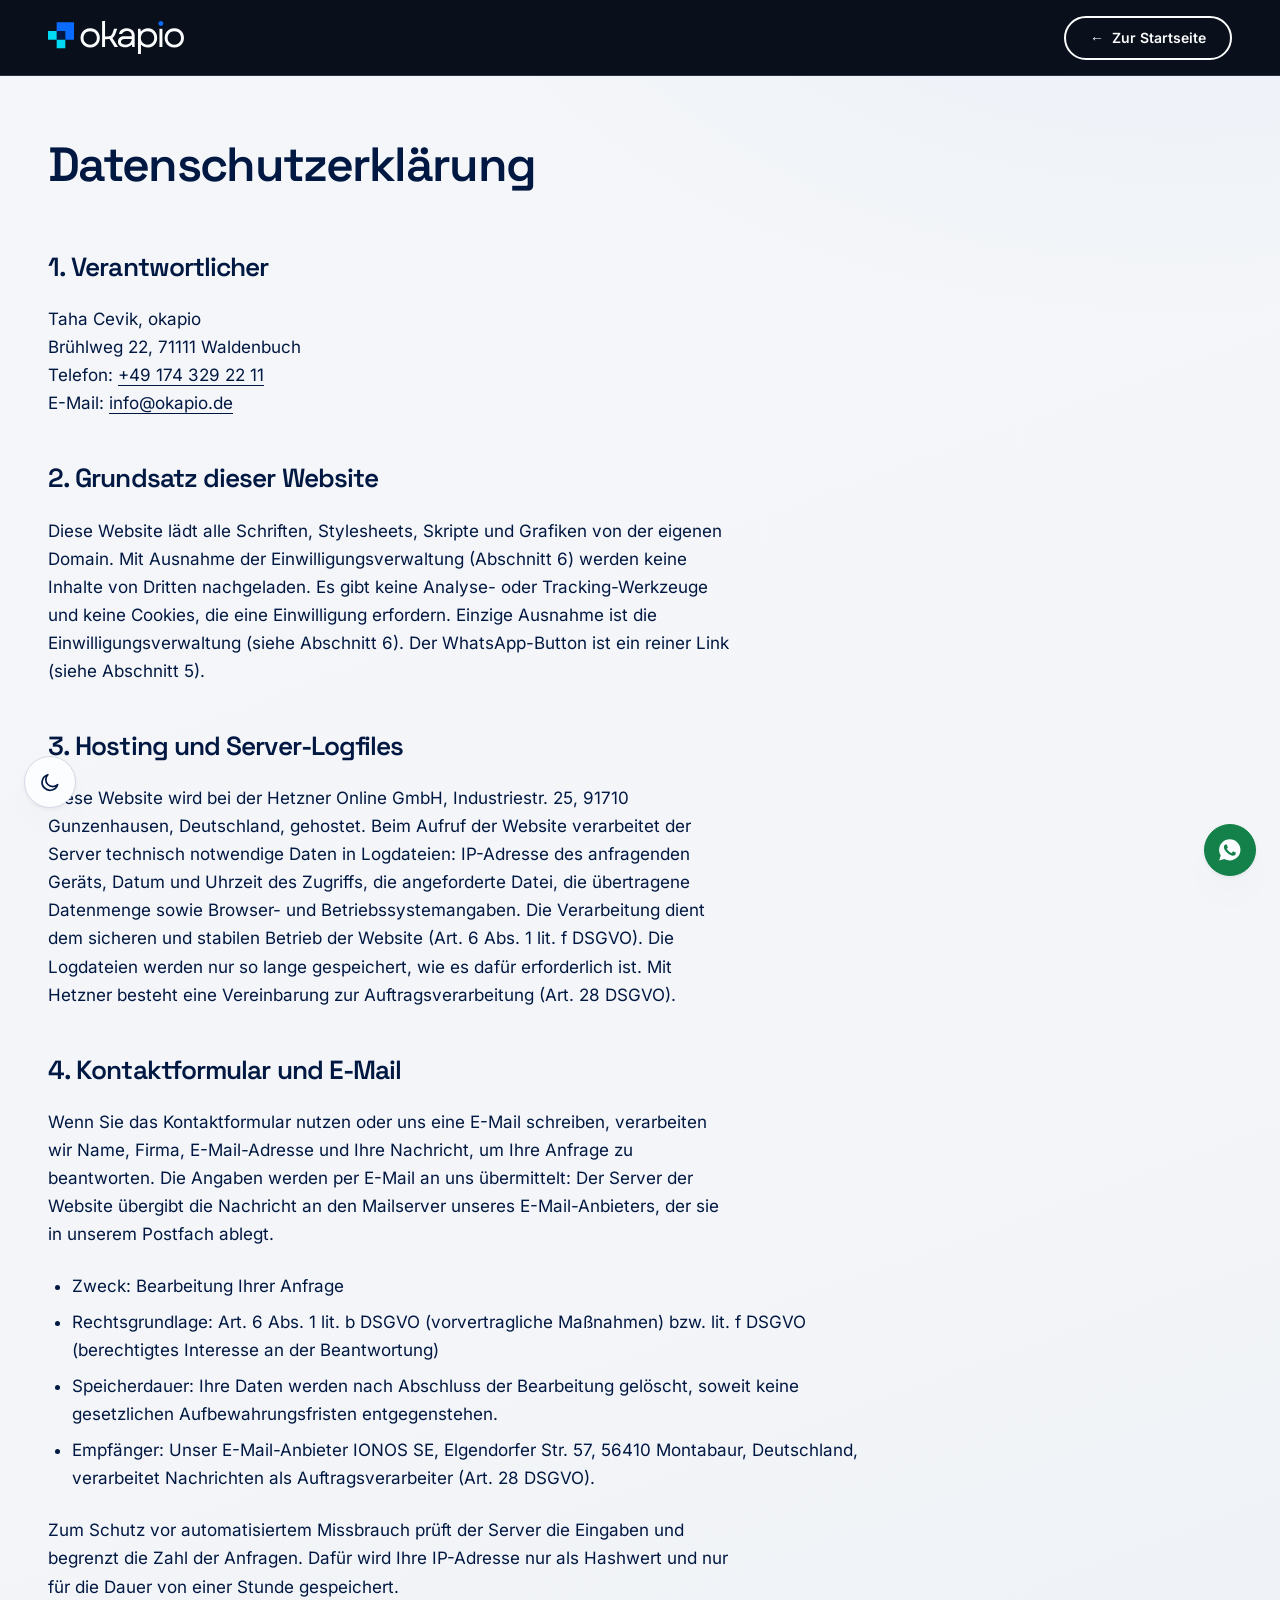
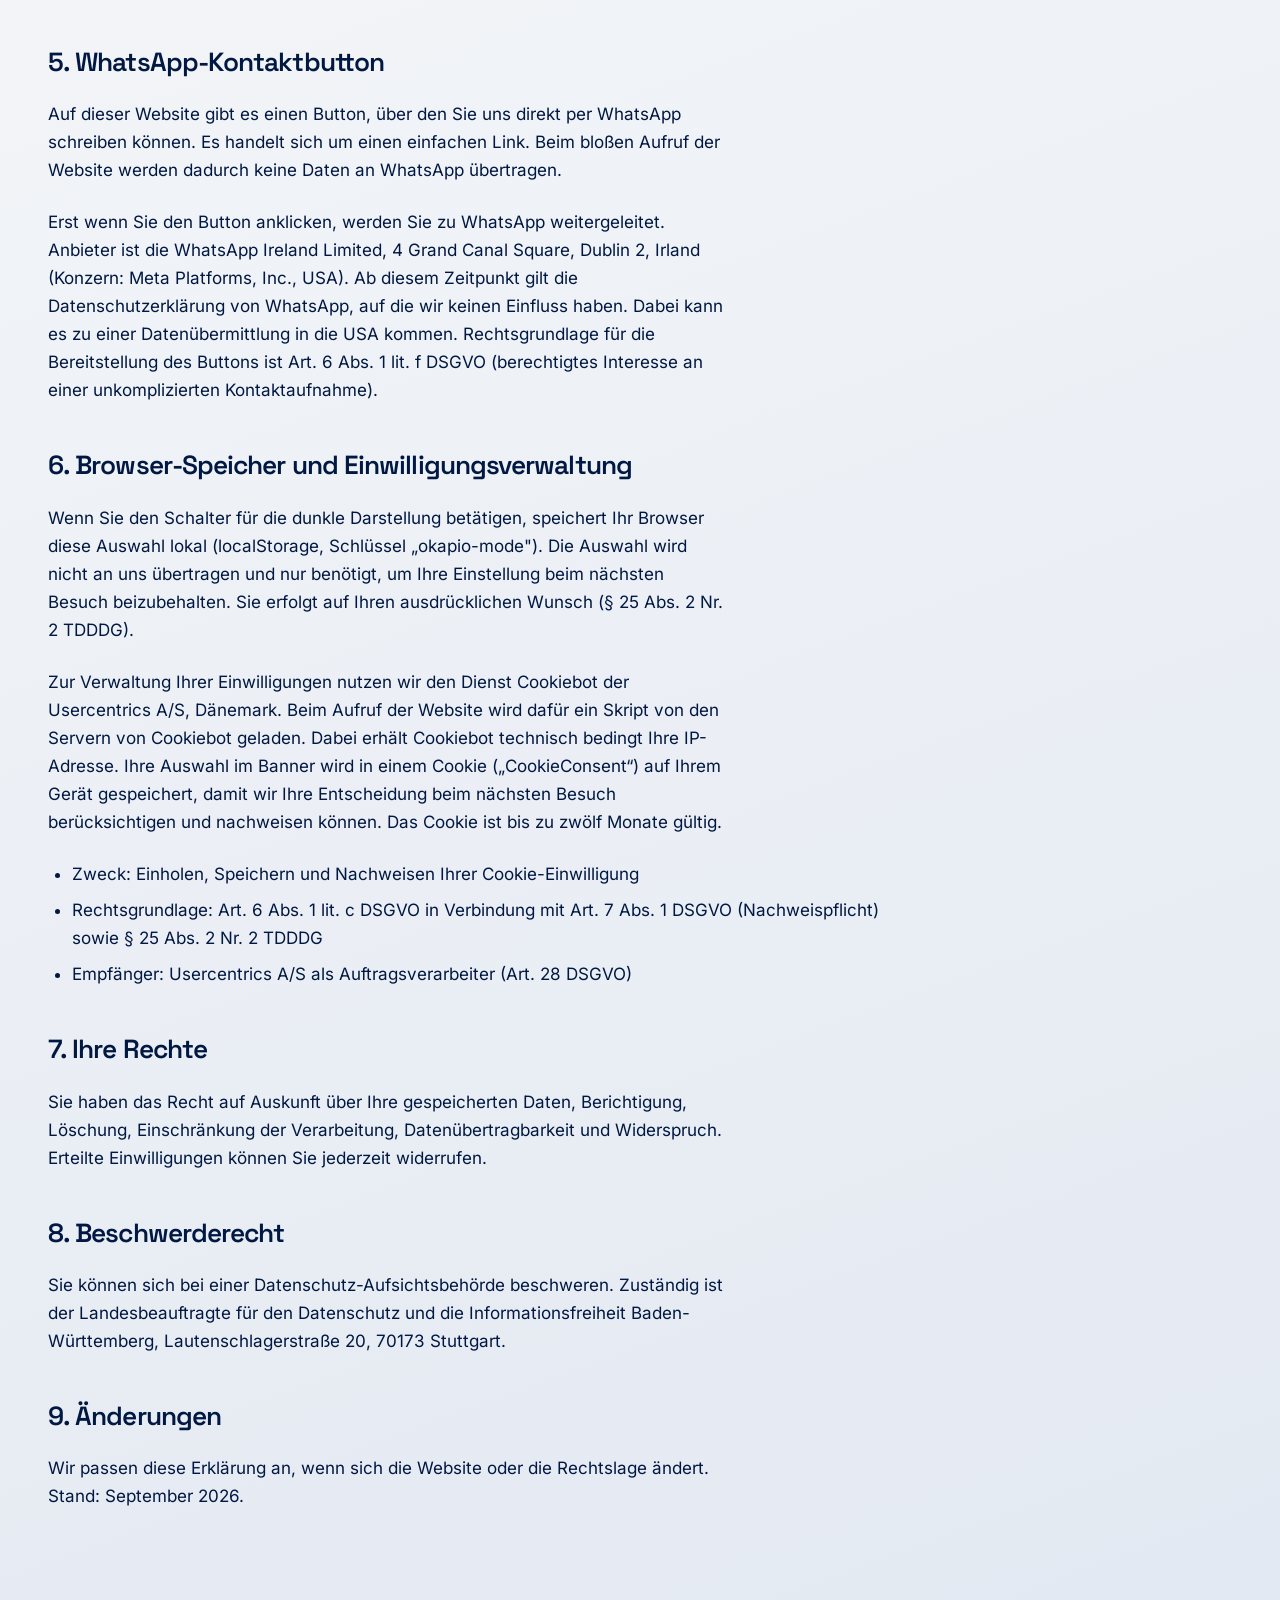
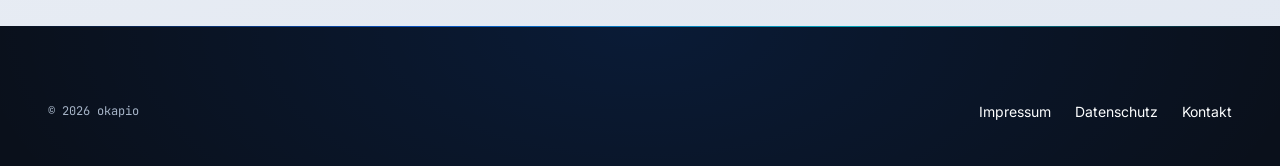
==== commit d5285943: "Cookiebot aktivieren (Domain-Gruppen-ID eingetragen) site.config.json: cookiebotId gesetzt. Skript i" ====
--- a/datenschutz.html
+++ b/datenschutz.html
@@ -4,7 +4,7 @@
   <meta charset="utf-8">
   <meta name="viewport" content="width=device-width, initial-scale=1">
   <meta name="theme-color" content="#0a101b">
-  <meta http-equiv="Content-Security-Policy" content="default-src 'none'; script-src 'self'; style-src 'self'; img-src 'self'; font-src 'self'; connect-src 'self'; form-action 'self'; base-uri 'none'; object-src 'none'; manifest-src 'self'; upgrade-insecure-requests">
+  <meta http-equiv="Content-Security-Policy" content="default-src 'none'; script-src 'self' https://consent.cookiebot.com https://consentcdn.cookiebot.com; style-src 'self' 'unsafe-inline'; img-src 'self' https://imgsct.cookiebot.com data:; font-src 'self'; connect-src 'self' https://consent.cookiebot.com https://consentcdn.cookiebot.com; form-action 'self'; base-uri 'none'; object-src 'none'; manifest-src 'self'; upgrade-insecure-requests">
   <title>Datenschutzerklärung | okapio</title>
   <meta name="description" content="Datenschutzerklärung von okapio.">
   <meta name="robots" content="noindex, follow">
@@ -19,6 +19,8 @@
   <link rel="stylesheet" href="assets/css/layout.css">
   <link rel="stylesheet" href="assets/css/components.css">
   <link rel="stylesheet" href="assets/css/motion.css">
+  
+  <script id="Cookiebot" src="https://consent.cookiebot.com/uc.js" data-cbid="c35c3787-4aa6-4fac-8ee2-52ac2036a0c1" data-blockingmode="auto" data-culture="DE"></script>
   
   <script src="assets/js/init.js"></script>
   <script src="assets/js/main.js" defer></script>
@@ -59,7 +61,7 @@
           Telefon: <a href="tel:+491743292211">+49 174 329 22 11</a><br>
           E-Mail: <a href="mailto:info@okapio.de">info@okapio.de</a></p>
           <h2>2. Grundsatz dieser Website</h2>
-          <p>Diese Website lädt alle Schriften, Stylesheets, Skripte und Grafiken von der eigenen Domain. Es werden keine Inhalte von Dritten nachgeladen. Es gibt keine Analyse- oder Tracking-Werkzeuge und keine Cookies, die eine Einwilligung erfordern. Der WhatsApp-Button ist ein reiner Link (siehe Abschnitt 5).</p>
+          <p>Diese Website lädt alle Schriften, Stylesheets, Skripte und Grafiken von der eigenen Domain. Mit Ausnahme der Einwilligungsverwaltung (Abschnitt 6) werden keine Inhalte von Dritten nachgeladen. Es gibt keine Analyse- oder Tracking-Werkzeuge und keine Cookies, die eine Einwilligung erfordern. Einzige Ausnahme ist die Einwilligungsverwaltung (siehe Abschnitt 6). Der WhatsApp-Button ist ein reiner Link (siehe Abschnitt 5).</p>
           <h2>3. Hosting und Server-Logfiles</h2>
           <p>Diese Website wird bei der Hetzner Online GmbH, Industriestr. 25, 91710 Gunzenhausen, Deutschland, gehostet. Beim Aufruf der Website verarbeitet der Server technisch notwendige Daten in Logdateien: IP-Adresse des anfragenden Geräts, Datum und Uhrzeit des Zugriffs, die angeforderte Datei, die übertragene Datenmenge sowie Browser- und Betriebssystemangaben. Die Verarbeitung dient dem sicheren und stabilen Betrieb der Website (Art. 6 Abs. 1 lit. f DSGVO). Die Logdateien werden nur so lange gespeichert, wie es dafür erforderlich ist. Mit Hetzner besteht eine Vereinbarung zur Auftragsverarbeitung (Art. 28 DSGVO).</p>
           <h2>4. Kontaktformular und E-Mail</h2>
@@ -76,6 +78,13 @@
           <p>Erst wenn Sie den Button anklicken, werden Sie zu WhatsApp weitergeleitet. Anbieter ist die WhatsApp Ireland Limited, 4 Grand Canal Square, Dublin 2, Irland (Konzern: Meta Platforms, Inc., USA). Ab diesem Zeitpunkt gilt die Datenschutzerklärung von WhatsApp, auf die wir keinen Einfluss haben. Dabei kann es zu einer Datenübermittlung in die USA kommen. Rechtsgrundlage für die Bereitstellung des Buttons ist Art. 6 Abs. 1 lit. f DSGVO (berechtigtes Interesse an einer unkomplizierten Kontaktaufnahme).</p>
           <h2>6. Browser-Speicher und Einwilligungsverwaltung</h2>
           <p>Wenn Sie den Schalter für die dunkle Darstellung betätigen, speichert Ihr Browser diese Auswahl lokal (localStorage, Schlüssel „okapio-mode"). Die Auswahl wird nicht an uns übertragen und nur benötigt, um Ihre Einstellung beim nächsten Besuch beizubehalten. Sie erfolgt auf Ihren ausdrücklichen Wunsch (§ 25 Abs. 2 Nr. 2 TDDDG).</p>
+          
+          <p>Zur Verwaltung Ihrer Einwilligungen nutzen wir den Dienst Cookiebot der Usercentrics A/S, Dänemark. Beim Aufruf der Website wird dafür ein Skript von den Servern von Cookiebot geladen. Dabei erhält Cookiebot technisch bedingt Ihre IP-Adresse. Ihre Auswahl im Banner wird in einem Cookie („CookieConsent“) auf Ihrem Gerät gespeichert, damit wir Ihre Entscheidung beim nächsten Besuch berücksichtigen und nachweisen können. Das Cookie ist bis zu zwölf Monate gültig.</p>
+          <ul>
+            <li>Zweck: Einholen, Speichern und Nachweisen Ihrer Cookie-Einwilligung</li>
+            <li>Rechtsgrundlage: Art. 6 Abs. 1 lit. c DSGVO in Verbindung mit Art. 7 Abs. 1 DSGVO (Nachweispflicht) sowie § 25 Abs. 2 Nr. 2 TDDDG</li>
+            <li>Empfänger: Usercentrics A/S als Auftragsverarbeiter (Art. 28 DSGVO)</li>
+          </ul>
           
           <h2>7. Ihre Rechte</h2>
           <p>Sie haben das Recht auf Auskunft über Ihre gespeicherten Daten, Berichtigung, Löschung, Einschränkung der Verarbeitung, Datenübertragbarkeit und Widerspruch. Erteilte Einwilligungen können Sie jederzeit widerrufen.</p>
--- a/assets/css/tokens.css
+++ b/assets/css/tokens.css
@@ -257,6 +257,8 @@
   --size-divider: 3.5rem;
   --size-brand: 8.5rem;
   --size-brand-footer: 8.25rem;
+  --size-sovereign-icon: 3.25rem;   /* Schild im Hosted-in-Germany-Band */
+  --size-host-icon: 1rem;           /* Schild im Hosted-in-Germany-Etikett */
   --size-marker: 0.6rem;
   --size-edge: 5rem;
   --pad-card: clamp(1.5rem, 3vw, 2.75rem);
--- a/assets/css/components.css
+++ b/assets/css/components.css
@@ -440,6 +440,19 @@
 .sev--crit { background: var(--c-btn-bg); border-color: var(--c-btn-bg); color: var(--c-btn-text); }
 .sev--high { border-color: var(--c-accent); color: var(--c-accent-text); }
 .sev--mid { border-color: var(--c-line-strong); color: var(--c-text-muted); }
+/* Hosted in Germany / Datensouveränität: Band über den Werkzeugen und Etikett je Werkzeug */
+.sovereign { display: grid; gap: var(--space-5); align-items: center; margin-block-end: var(--space-7); padding: var(--space-6); border: var(--line-w) solid color-mix(in srgb, var(--c-accent) 40%, var(--c-line)); border-radius: var(--r-lg); background: linear-gradient(135deg, var(--c-accent-tint), transparent 70%), var(--c-surface); }
+.sovereign__icon { display: grid; place-items: center; inline-size: var(--size-sovereign-icon); block-size: var(--size-sovereign-icon); border-radius: 50%; background: var(--c-accent-tint); color: var(--c-accent-text); }
+.sovereign__icon svg { inline-size: 60%; block-size: 60%; }
+.sovereign svg, .tool__host svg { fill: none; stroke: currentColor; stroke-width: 1.7; stroke-linecap: round; stroke-linejoin: round; }
+.sovereign__body h3 { margin-block-end: var(--space-2); }
+.sovereign__body p { color: var(--c-text-muted); }
+.sovereign__points { display: flex; flex-wrap: wrap; gap: var(--space-2); }
+.sovereign__points li { padding: var(--space-1) var(--space-3); border: var(--line-w) solid var(--c-line-strong); border-radius: var(--r-pill); font-family: var(--font-mono); font-size: var(--fs-xs); font-weight: var(--fw-medium); color: var(--c-text); }
+@media (min-width: 48em) { .sovereign { grid-template-columns: auto minmax(0, 1fr); } .sovereign__points { grid-column: 2; } }
+@media (min-width: 64em) { .sovereign { grid-template-columns: auto minmax(0, 1.5fr) minmax(0, 1fr); } .sovereign__points { grid-column: auto; justify-content: flex-end; } }
+.tool__host { display: inline-flex; align-items: center; gap: var(--space-2); justify-self: start; padding: var(--space-1) var(--space-3); border: var(--line-w) solid color-mix(in srgb, var(--c-accent) 35%, transparent); border-radius: var(--r-pill); background: var(--c-accent-tint); font-family: var(--font-mono); font-size: var(--fs-xs); font-weight: var(--fw-medium); letter-spacing: var(--ls-mono); color: var(--c-accent-text); }
+.tool__host svg { inline-size: var(--size-host-icon); block-size: var(--size-host-icon); }
 .tools__note { margin-block-start: var(--space-7); font-size: var(--fs-sm); color: var(--c-text-muted); max-inline-size: var(--measure-note); }
 @media (max-width: 30em) { .stats { grid-template-columns: repeat(2, minmax(0, 1fr)); } }
 
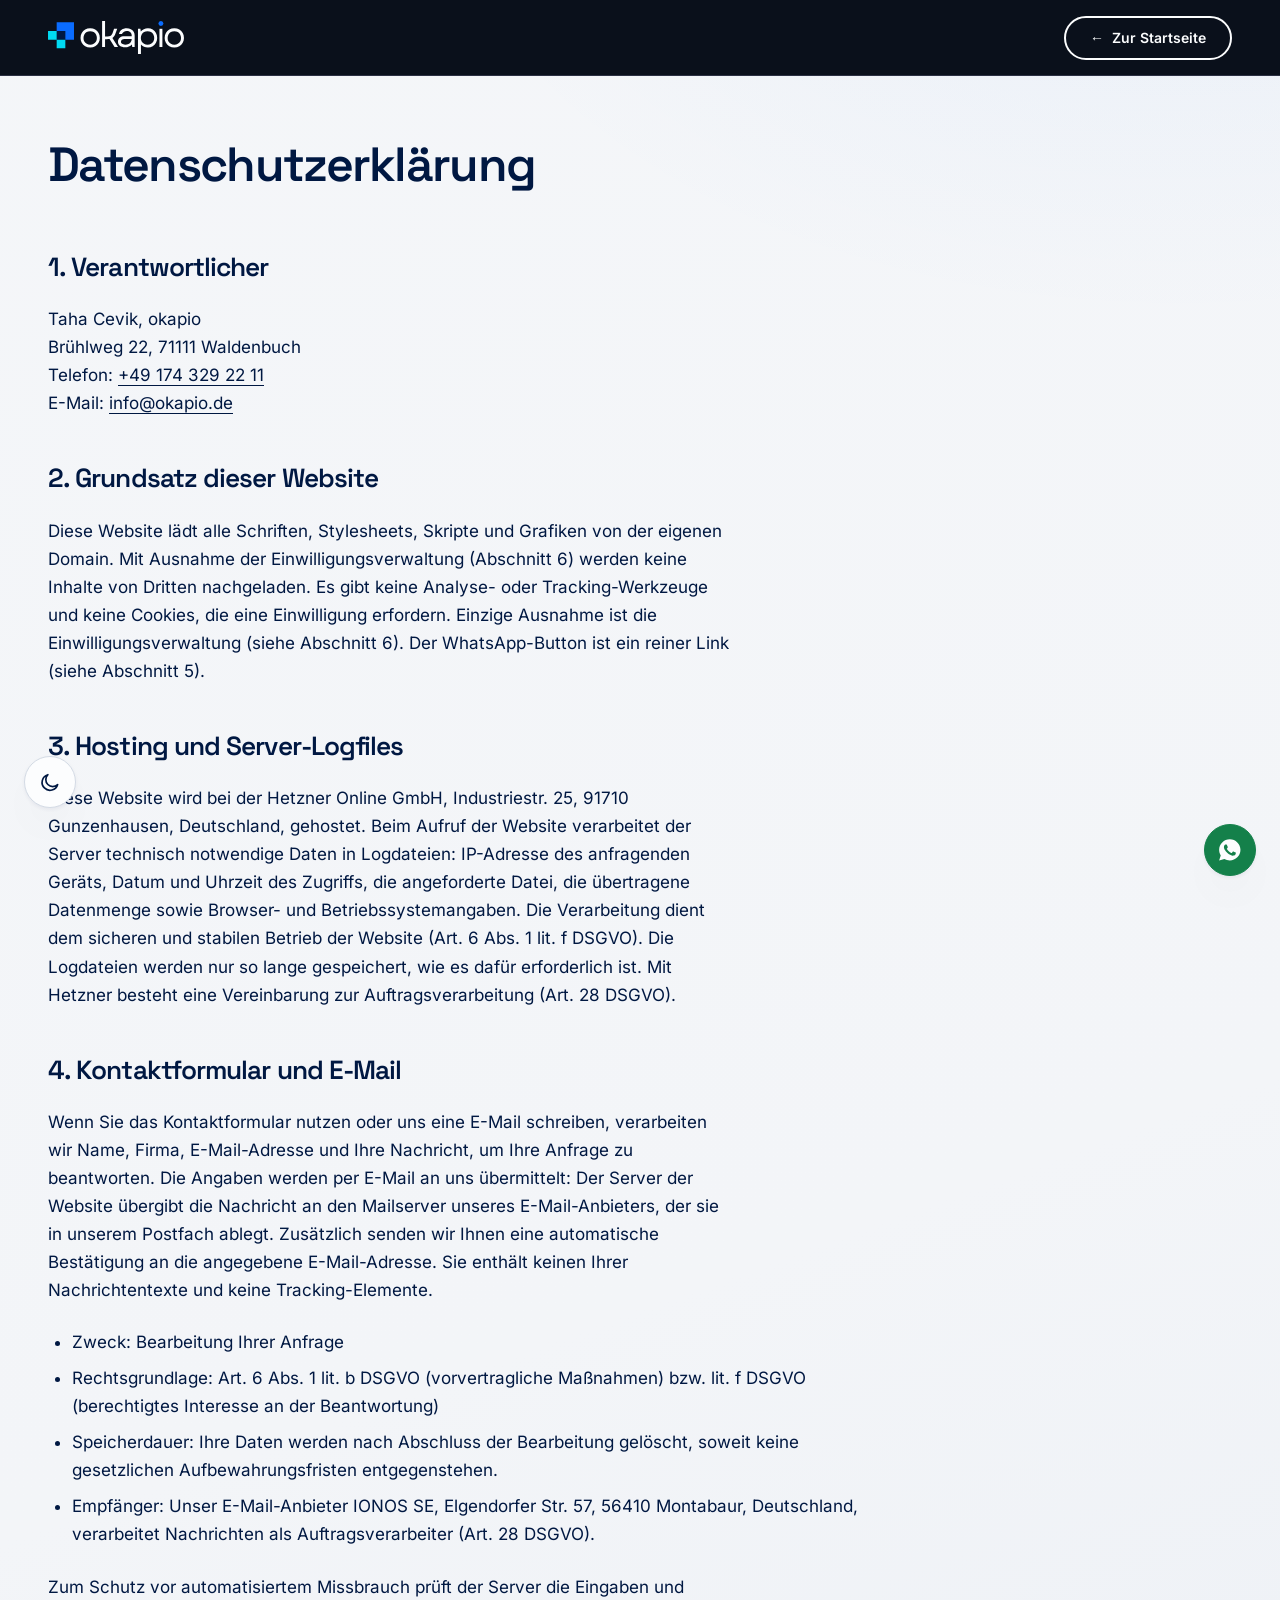
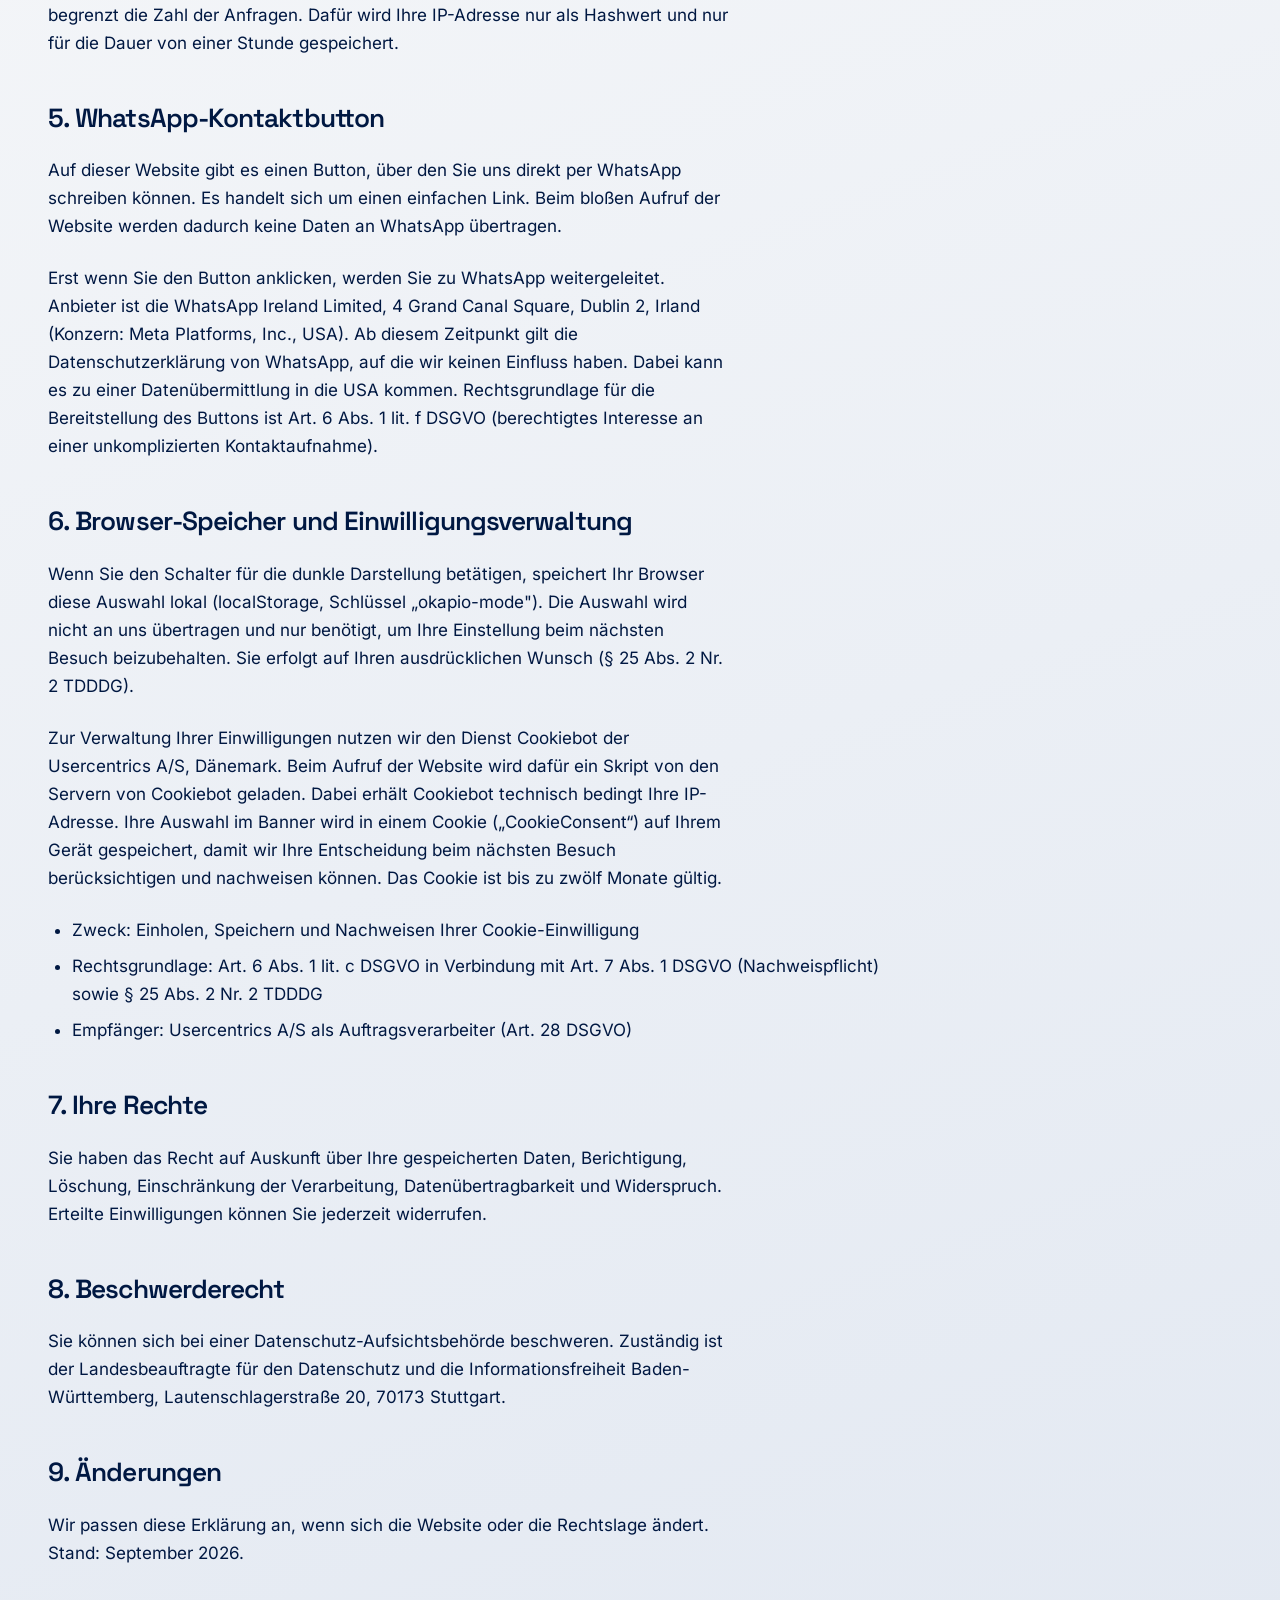
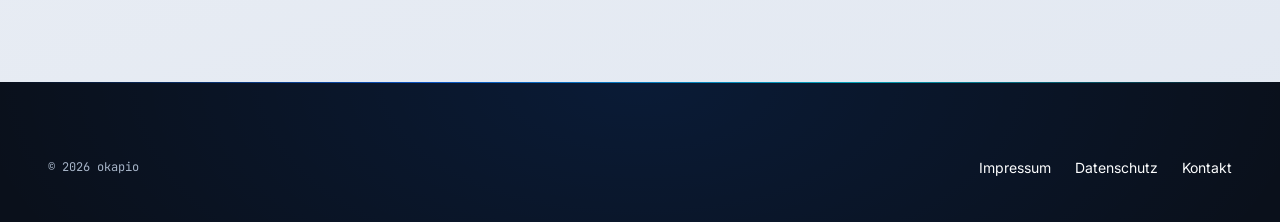
==== commit e80a8d9d: "Kontaktformular: HTML-Mails mit Logo (Bestätigung und Benachrichtigung) Zwei Mails im selben Design " ====
--- a/datenschutz.html
+++ b/datenschutz.html
@@ -65,7 +65,7 @@
           <h2>3. Hosting und Server-Logfiles</h2>
           <p>Diese Website wird bei der Hetzner Online GmbH, Industriestr. 25, 91710 Gunzenhausen, Deutschland, gehostet. Beim Aufruf der Website verarbeitet der Server technisch notwendige Daten in Logdateien: IP-Adresse des anfragenden Geräts, Datum und Uhrzeit des Zugriffs, die angeforderte Datei, die übertragene Datenmenge sowie Browser- und Betriebssystemangaben. Die Verarbeitung dient dem sicheren und stabilen Betrieb der Website (Art. 6 Abs. 1 lit. f DSGVO). Die Logdateien werden nur so lange gespeichert, wie es dafür erforderlich ist. Mit Hetzner besteht eine Vereinbarung zur Auftragsverarbeitung (Art. 28 DSGVO).</p>
           <h2>4. Kontaktformular und E-Mail</h2>
-          <p>Wenn Sie das Kontaktformular nutzen oder uns eine E-Mail schreiben, verarbeiten wir Name, Firma, E-Mail-Adresse und Ihre Nachricht, um Ihre Anfrage zu beantworten. Die Angaben werden per E-Mail an uns übermittelt: Der Server der Website übergibt die Nachricht an den Mailserver unseres E-Mail-Anbieters, der sie in unserem Postfach ablegt.</p>
+          <p>Wenn Sie das Kontaktformular nutzen oder uns eine E-Mail schreiben, verarbeiten wir Name, Firma, E-Mail-Adresse und Ihre Nachricht, um Ihre Anfrage zu beantworten. Die Angaben werden per E-Mail an uns übermittelt: Der Server der Website übergibt die Nachricht an den Mailserver unseres E-Mail-Anbieters, der sie in unserem Postfach ablegt. Zusätzlich senden wir Ihnen eine automatische Bestätigung an die angegebene E-Mail-Adresse. Sie enthält keinen Ihrer Nachrichtentexte und keine Tracking-Elemente.</p>
           <ul>
             <li>Zweck: Bearbeitung Ihrer Anfrage</li>
             <li>Rechtsgrundlage: Art. 6 Abs. 1 lit. b DSGVO (vorvertragliche Maßnahmen) bzw. lit. f DSGVO (berechtigtes Interesse an der Beantwortung)</li>
--- a/assets/css/components.css
+++ b/assets/css/components.css
@@ -453,6 +453,7 @@
 @media (min-width: 64em) { .sovereign { grid-template-columns: auto minmax(0, 1.5fr) minmax(0, 1fr); } .sovereign__points { grid-column: auto; justify-content: flex-end; } }
 .tool__host { display: inline-flex; align-items: center; gap: var(--space-2); justify-self: start; padding: var(--space-1) var(--space-3); border: var(--line-w) solid color-mix(in srgb, var(--c-accent) 35%, transparent); border-radius: var(--r-pill); background: var(--c-accent-tint); font-family: var(--font-mono); font-size: var(--fs-xs); font-weight: var(--fw-medium); letter-spacing: var(--ls-mono); color: var(--c-accent-text); }
 .tool__host svg { inline-size: var(--size-host-icon); block-size: var(--size-host-icon); }
+.team__photo img { display: block; inline-size: 100%; block-size: auto; aspect-ratio: 4 / 5; object-fit: cover; object-position: top; border-radius: var(--r-xl); background: var(--c-surface-2); }
 .tools__note { margin-block-start: var(--space-7); font-size: var(--fs-sm); color: var(--c-text-muted); max-inline-size: var(--measure-note); }
 @media (max-width: 30em) { .stats { grid-template-columns: repeat(2, minmax(0, 1fr)); } }
 
@@ -467,9 +468,6 @@
 .region__map figcaption { margin-block-start: var(--space-3); font-family: var(--font-mono); font-size: var(--fs-xs); color: var(--c-text-muted); }
 
 /* ---------- Team ---------- */
-.photo-ph { position: relative; display: flex; align-items: flex-end; aspect-ratio: 4 / 5; padding: var(--space-5); border-radius: var(--r-xl); background: var(--c-surface-2); overflow: hidden; }
-.photo-ph::before { content: ""; position: absolute; inset: 0; background-image: linear-gradient(var(--c-grid) var(--line-w), transparent var(--line-w)), linear-gradient(90deg, var(--c-grid) var(--line-w), transparent var(--line-w)); background-size: var(--space-6) var(--space-6); -webkit-mask-image: radial-gradient(circle at 50% 35%, black, transparent 75%); mask-image: radial-gradient(circle at 50% 35%, black, transparent 75%); }
-.photo-ph__text { position: relative; font-size: var(--fs-sm); line-height: 1.45; max-inline-size: none; }
 .person { display: grid; gap: var(--space-1); margin-block-start: var(--space-3); padding-block: var(--space-5); padding-inline-start: var(--space-5); border-inline-start: var(--line-w-strong) solid var(--c-accent); }
 .person__name { font-size: var(--fs-h3); }
 .person__role { font-family: var(--font-mono); font-size: var(--fs-mono); letter-spacing: var(--ls-mono); color: var(--c-accent-text); }
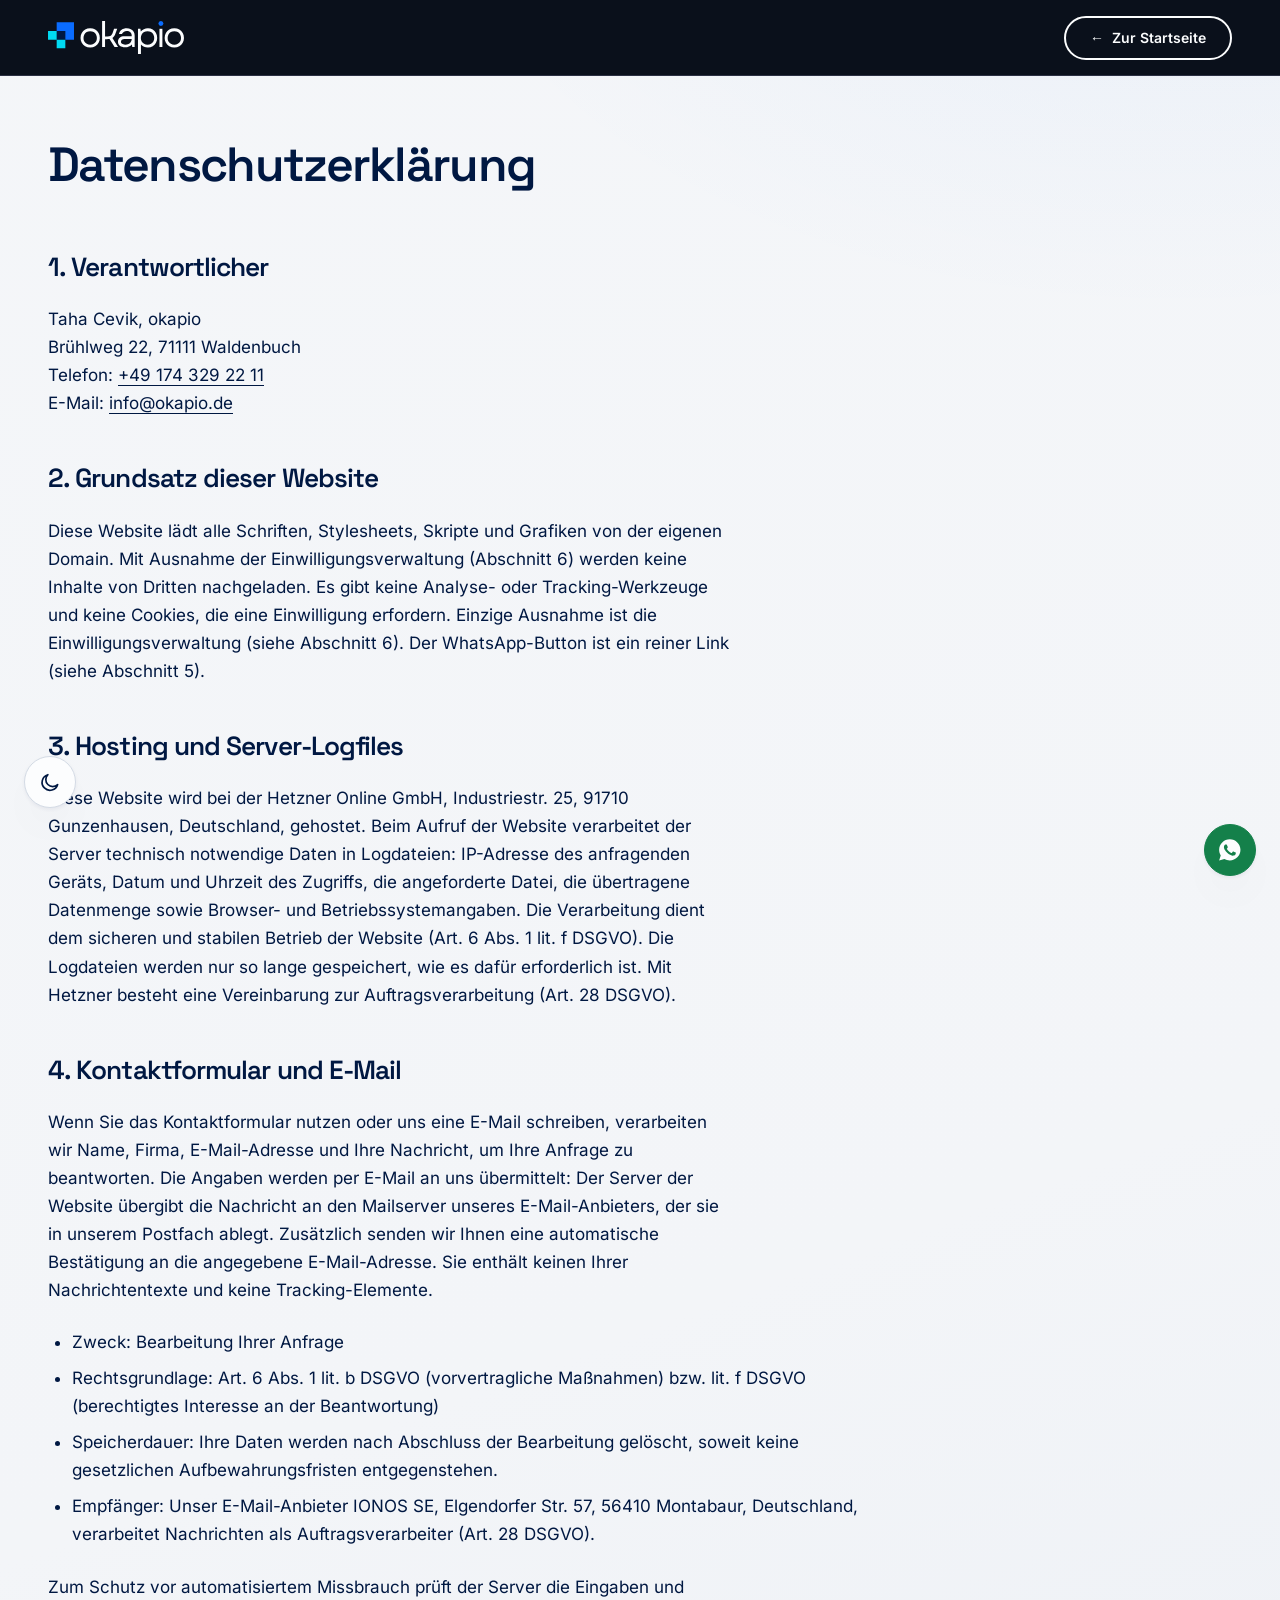
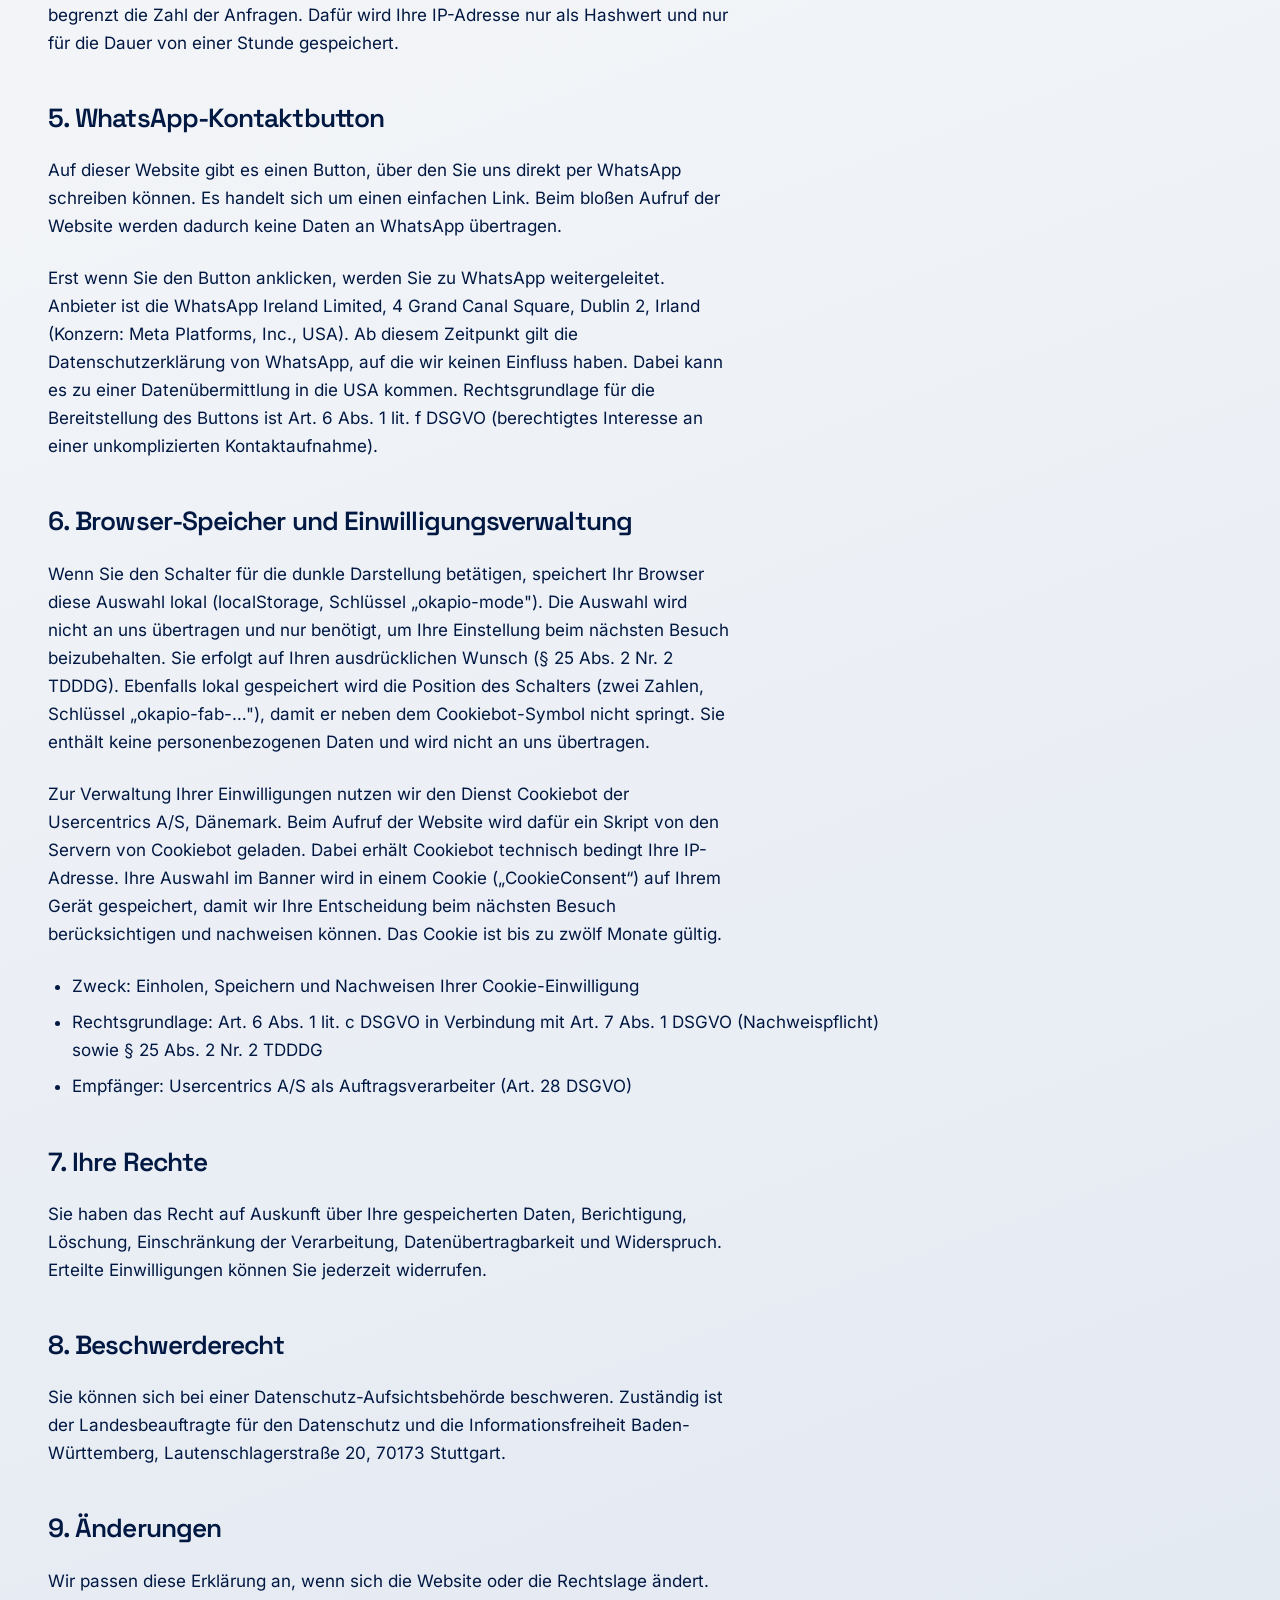
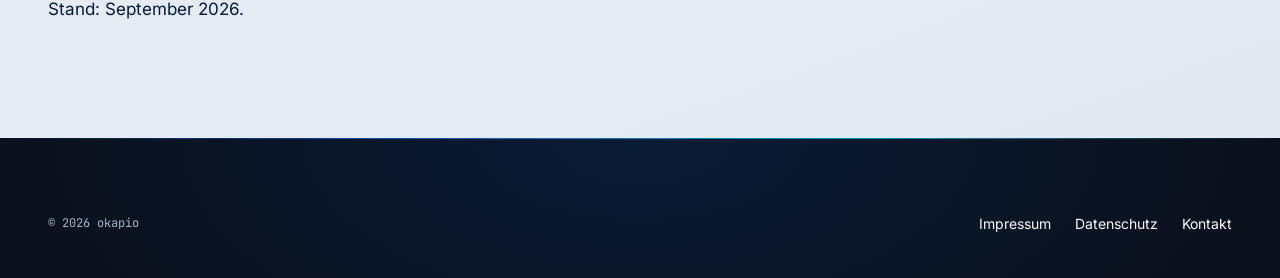
==== commit b624a633: "Schalter springt beim Laden nicht mehr, Cookiebot früher laden - Cookiebot-Skript steht als erstes i" ====
--- a/datenschutz.html
+++ b/datenschutz.html
@@ -4,11 +4,16 @@
   <meta charset="utf-8">
   <meta name="viewport" content="width=device-width, initial-scale=1">
   <meta name="theme-color" content="#0a101b">
-  <meta http-equiv="Content-Security-Policy" content="default-src 'none'; script-src 'self' https://consent.cookiebot.com https://consentcdn.cookiebot.com; style-src 'self' 'unsafe-inline'; img-src 'self' https://imgsct.cookiebot.com data:; font-src 'self'; connect-src 'self' https://consent.cookiebot.com https://consentcdn.cookiebot.com; form-action 'self'; base-uri 'none'; object-src 'none'; manifest-src 'self'; upgrade-insecure-requests">
+  <meta http-equiv="Content-Security-Policy" content="default-src 'none'; script-src 'self' https://consent.cookiebot.com https://consentcdn.cookiebot.com; style-src 'self' 'unsafe-inline'; img-src 'self' https://imgsct.cookiebot.com https://consent.cookiebot.com data:; font-src 'self'; connect-src 'self' https://consent.cookiebot.com https://consentcdn.cookiebot.com; form-action 'self'; base-uri 'none'; object-src 'none'; manifest-src 'self'; upgrade-insecure-requests">
   <title>Datenschutzerklärung | okapio</title>
   <meta name="description" content="Datenschutzerklärung von okapio.">
   <meta name="robots" content="noindex, follow">
   <link rel="canonical" href="https://okapio.de/datenschutz.html">
+  
+  <link rel="preconnect" href="https://consent.cookiebot.com">
+  <link rel="preconnect" href="https://consentcdn.cookiebot.com">
+  <script id="Cookiebot" src="https://consent.cookiebot.com/uc.js" data-cbid="c35c3787-4aa6-4fac-8ee2-52ac2036a0c1" data-blockingmode="auto" data-culture="DE"></script>
+  
   <link rel="icon" href="favicon.ico" sizes="48x48">
   <link rel="icon" href="assets/img/favicon.svg" type="image/svg+xml">
   <link rel="apple-touch-icon" href="assets/img/apple-touch-icon.png">
@@ -19,9 +24,6 @@
   <link rel="stylesheet" href="assets/css/layout.css">
   <link rel="stylesheet" href="assets/css/components.css">
   <link rel="stylesheet" href="assets/css/motion.css">
-  
-  <script id="Cookiebot" src="https://consent.cookiebot.com/uc.js" data-cbid="c35c3787-4aa6-4fac-8ee2-52ac2036a0c1" data-blockingmode="auto" data-culture="DE"></script>
-  
   <script src="assets/js/init.js"></script>
   <script src="assets/js/main.js" defer></script>
 </head>
@@ -77,7 +79,7 @@
           <p>Auf dieser Website gibt es einen Button, über den Sie uns direkt per WhatsApp schreiben können. Es handelt sich um einen einfachen Link. Beim bloßen Aufruf der Website werden dadurch keine Daten an WhatsApp übertragen.</p>
           <p>Erst wenn Sie den Button anklicken, werden Sie zu WhatsApp weitergeleitet. Anbieter ist die WhatsApp Ireland Limited, 4 Grand Canal Square, Dublin 2, Irland (Konzern: Meta Platforms, Inc., USA). Ab diesem Zeitpunkt gilt die Datenschutzerklärung von WhatsApp, auf die wir keinen Einfluss haben. Dabei kann es zu einer Datenübermittlung in die USA kommen. Rechtsgrundlage für die Bereitstellung des Buttons ist Art. 6 Abs. 1 lit. f DSGVO (berechtigtes Interesse an einer unkomplizierten Kontaktaufnahme).</p>
           <h2>6. Browser-Speicher und Einwilligungsverwaltung</h2>
-          <p>Wenn Sie den Schalter für die dunkle Darstellung betätigen, speichert Ihr Browser diese Auswahl lokal (localStorage, Schlüssel „okapio-mode"). Die Auswahl wird nicht an uns übertragen und nur benötigt, um Ihre Einstellung beim nächsten Besuch beizubehalten. Sie erfolgt auf Ihren ausdrücklichen Wunsch (§ 25 Abs. 2 Nr. 2 TDDDG).</p>
+          <p>Wenn Sie den Schalter für die dunkle Darstellung betätigen, speichert Ihr Browser diese Auswahl lokal (localStorage, Schlüssel „okapio-mode"). Die Auswahl wird nicht an uns übertragen und nur benötigt, um Ihre Einstellung beim nächsten Besuch beizubehalten. Sie erfolgt auf Ihren ausdrücklichen Wunsch (§ 25 Abs. 2 Nr. 2 TDDDG). Ebenfalls lokal gespeichert wird die Position des Schalters (zwei Zahlen, Schlüssel „okapio-fab-…"), damit er neben dem Cookiebot-Symbol nicht springt. Sie enthält keine personenbezogenen Daten und wird nicht an uns übertragen.</p>
           
           <p>Zur Verwaltung Ihrer Einwilligungen nutzen wir den Dienst Cookiebot der Usercentrics A/S, Dänemark. Beim Aufruf der Website wird dafür ein Skript von den Servern von Cookiebot geladen. Dabei erhält Cookiebot technisch bedingt Ihre IP-Adresse. Ihre Auswahl im Banner wird in einem Cookie („CookieConsent“) auf Ihrem Gerät gespeichert, damit wir Ihre Entscheidung beim nächsten Besuch berücksichtigen und nachweisen können. Das Cookie ist bis zu zwölf Monate gültig.</p>
           <ul>
--- a/assets/css/tokens.css
+++ b/assets/css/tokens.css
@@ -257,6 +257,7 @@
   --size-divider: 3.5rem;
   --size-brand: 8.5rem;
   --size-brand-footer: 8.25rem;
+  --size-team-photo: 16rem;         /* Breite des Team-Porträts */
   --size-sovereign-icon: 3.25rem;   /* Schild im Hosted-in-Germany-Band */
   --size-host-icon: 1rem;           /* Schild im Hosted-in-Germany-Etikett */
   --size-marker: 0.6rem;
--- a/assets/css/layout.css
+++ b/assets/css/layout.css
@@ -202,11 +202,10 @@
 
 /* ---------- Team: Foto links, Person rechts ---------- */
 .team { display: grid; gap: var(--space-7); align-items: center; }
-.team__photo { max-inline-size: 26rem; }
+.team__photo { inline-size: 100%; max-inline-size: var(--size-team-photo); }
 .team__copy { display: grid; gap: var(--space-5); justify-items: start; }
 @media (min-width: 64em) {
-  .team { grid-template-columns: minmax(0, 5fr) minmax(0, 7fr); gap: var(--space-9); }
-  .team__photo { max-inline-size: none; }
+  .team { grid-template-columns: var(--size-team-photo) minmax(0, 1fr); gap: var(--space-9); }
 }
 
 /* ---------- FAQ ---------- */
--- a/assets/css/components.css
+++ b/assets/css/components.css
@@ -569,6 +569,10 @@
 .form-status:target { position: static; inline-size: auto; block-size: auto; overflow: visible; clip-path: none; padding: var(--space-4) var(--space-5); margin-block-end: var(--space-5); border-radius: var(--r-md); border-inline-start: var(--line-w-accent) solid; font-weight: var(--fw-semibold); background: var(--c-bg); max-inline-size: none; }
 .form-status--ok:target { color: var(--c-ok); border-color: var(--c-ok); }
 .form-status--error:target { color: var(--c-error); border-color: var(--c-error); }
+/* Rückmeldung direkt unter dem Senden-Knopf (JS-Versand ohne Neuladen und ohne Scrollen) */
+.form-live { padding: var(--space-4) var(--space-5); border-radius: var(--r-md); border-inline-start: var(--line-w-accent) solid; font-weight: var(--fw-semibold); background: var(--c-bg); max-inline-size: none; }
+.form-live--ok { color: var(--c-ok); border-color: var(--c-ok); }
+.form-live--error { color: var(--c-error); border-color: var(--c-error); }
 .error-summary { padding: var(--space-4) var(--space-5); border-radius: var(--r-md); border-inline-start: var(--line-w-accent) solid var(--c-error); background: var(--c-bg); color: var(--c-error); font-weight: var(--fw-semibold); max-inline-size: none; }
 .error-summary[hidden] { display: none; }
 
@@ -666,7 +670,7 @@
   text-decoration: none;
 }
 /* Darstellungs-Schalter eine Position höher: unten links sitzt das Cookie-Banner-Symbol (Cookiebot). */
-.fab--mode { inset-inline-start: var(--space-5); inset-block-end: calc(var(--space-5) + var(--size-fab) + var(--space-4)); background: var(--c-surface); color: var(--c-text); }
+.fab--mode { inset-inline-start: var(--fab-mode-x, var(--space-5)); inset-block-end: var(--fab-mode-y, calc(var(--space-5) + var(--size-fab) + var(--space-4))); background: var(--c-surface); color: var(--c-text); }
 .fab--mode:hover { border-color: var(--c-line-strong); }
 .fab--whatsapp { inset-inline-end: var(--space-5); background: var(--wa-green); color: var(--frost-50); border-color: var(--wa-green); }
 .fab--whatsapp:hover { background: var(--wa-green-hover); border-color: var(--wa-green-hover); }
@@ -678,7 +682,7 @@
 :root[data-mode="dark"] .fab--mode .fab__icon--moon { display: none; }
 @media (max-width: 30em) {
   .fab { inset-block-end: var(--space-4); }
-  .fab--mode { inset-inline-start: var(--space-4); inset-block-end: calc(var(--space-4) + var(--size-fab) + var(--space-3)); }
+  .fab--mode { inset-inline-start: var(--fab-mode-x, var(--space-4)); inset-block-end: var(--fab-mode-y, calc(var(--space-4) + var(--size-fab) + var(--space-3))); }
   .fab--whatsapp { inset-inline-end: var(--space-4); }
 }
 @media print { .fab { display: none !important; } }
--- a/assets/css/motion.css
+++ b/assets/css/motion.css
@@ -369,7 +369,7 @@
   }
 
   /* ---------- 8. Formularmeldungen: sanftes Einblenden ---------- */
-  .form-status:target, .form-status.is-visible, .error-summary:not([hidden]) { animation: mo-rise-s var(--dur-base) var(--ease-out) both; }
+  .form-status:target, .form-status.is-visible, .form-live:not([hidden]), .error-summary:not([hidden]) { animation: mo-rise-s var(--dur-base) var(--ease-out) both; }
   .field input, .field textarea { transition: border-color var(--dur-fast) linear, background-color var(--dur-fast) linear; }
 
   /* ---------- 9. Footer: Wortmarke steigt aus der Unterkante ---------- */
@@ -416,3 +416,8 @@
   ::view-transition-old(root),
   ::view-transition-new(root) { animation: none; mix-blend-mode: normal; }
 }
+
+/* Darstellungsschalter: wandert er (neben dem Cookiebot-Symbol) an seine Stelle, geschieht das sanft statt als Sprung */
+@media (prefers-reduced-motion: no-preference) {
+  .js .fab--mode { transition: translate var(--dur-fast) var(--ease-out), background-color var(--dur-fast) linear, inset-inline-start var(--dur-base) var(--ease-out), inset-block-end var(--dur-base) var(--ease-out); }
+}
